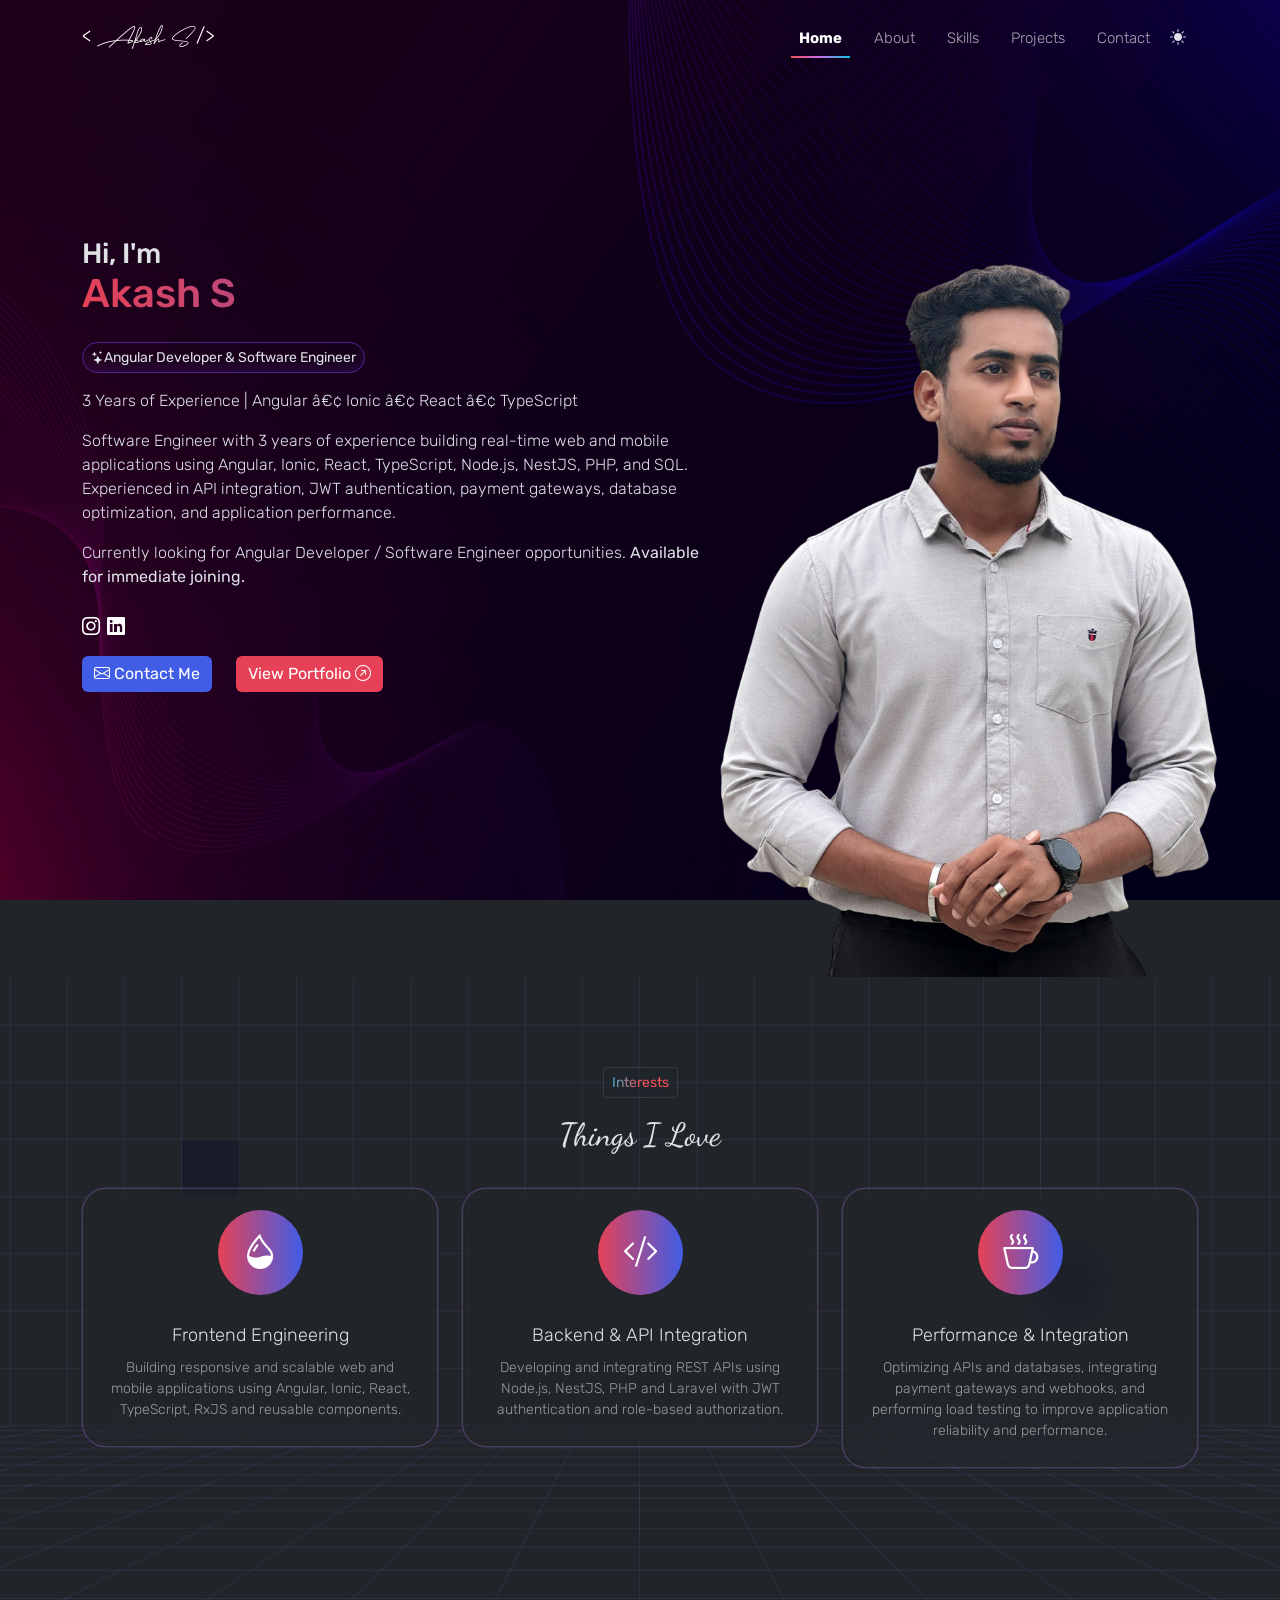
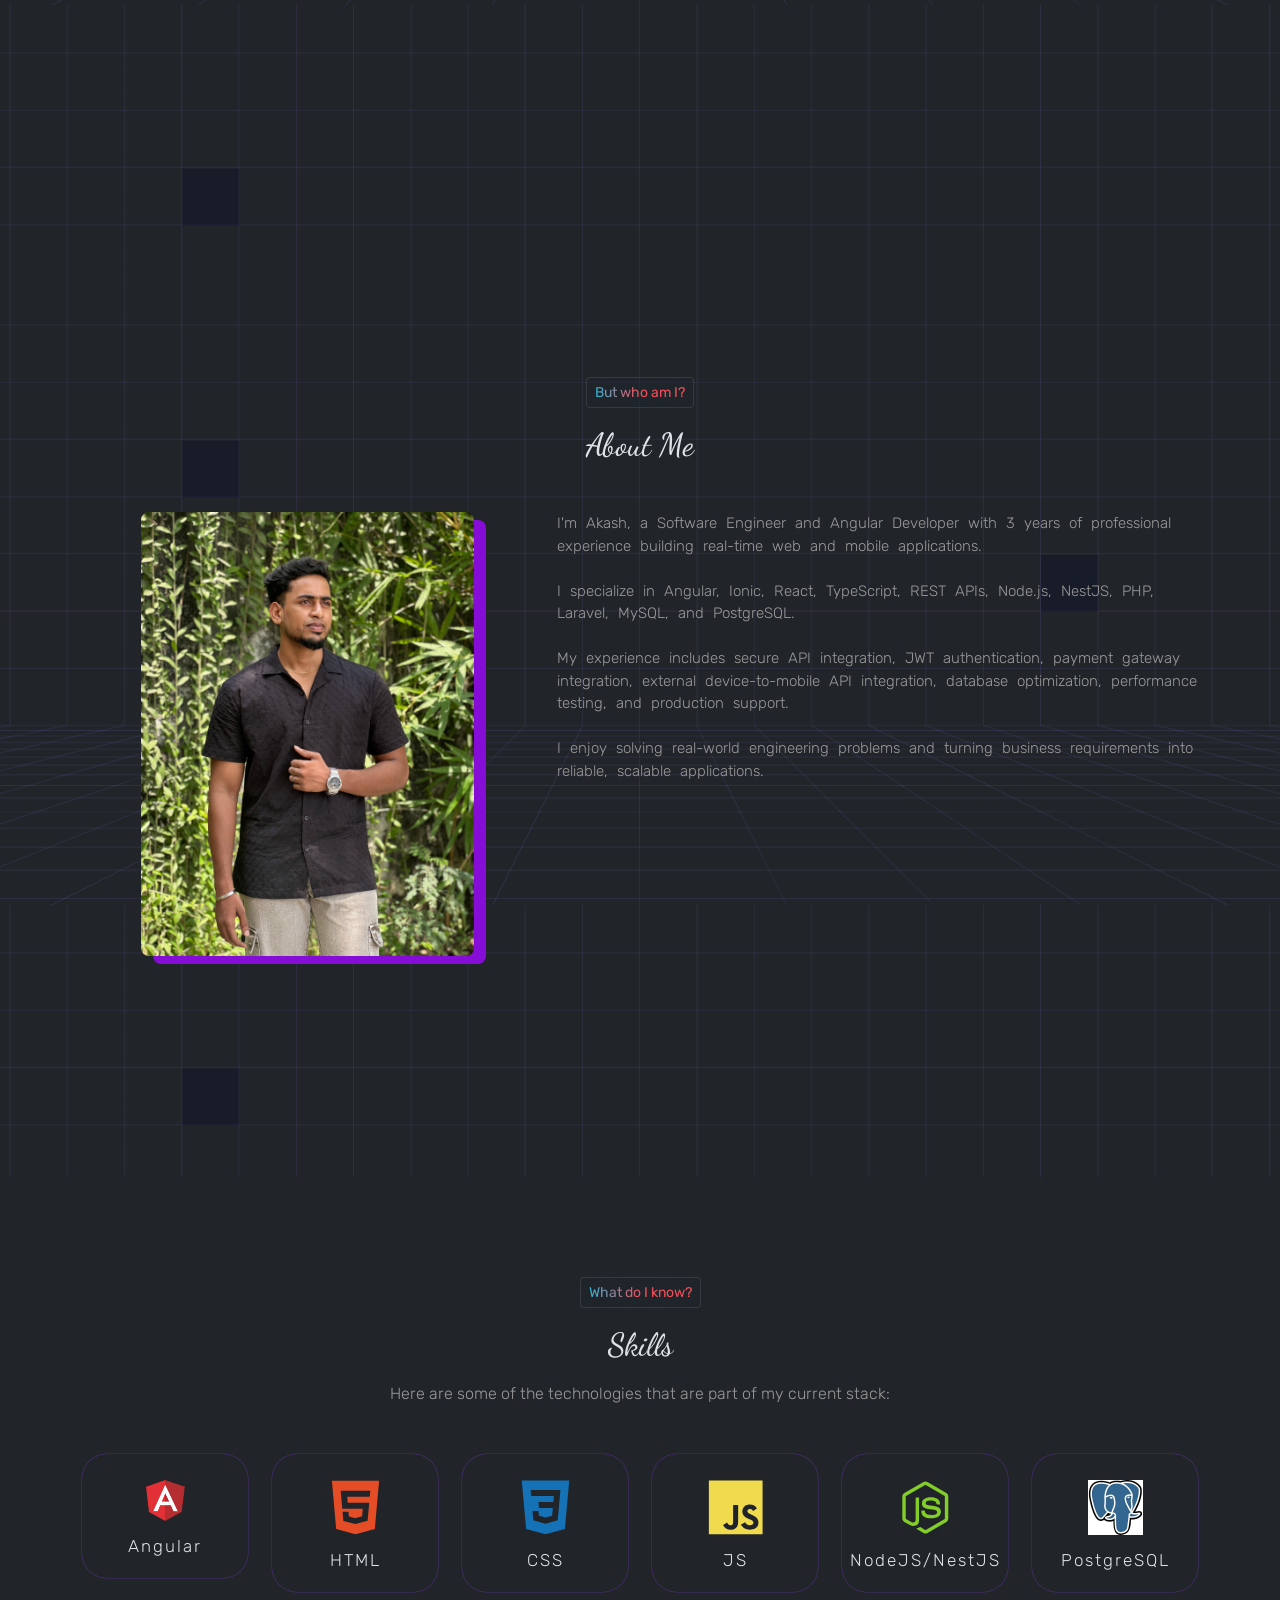
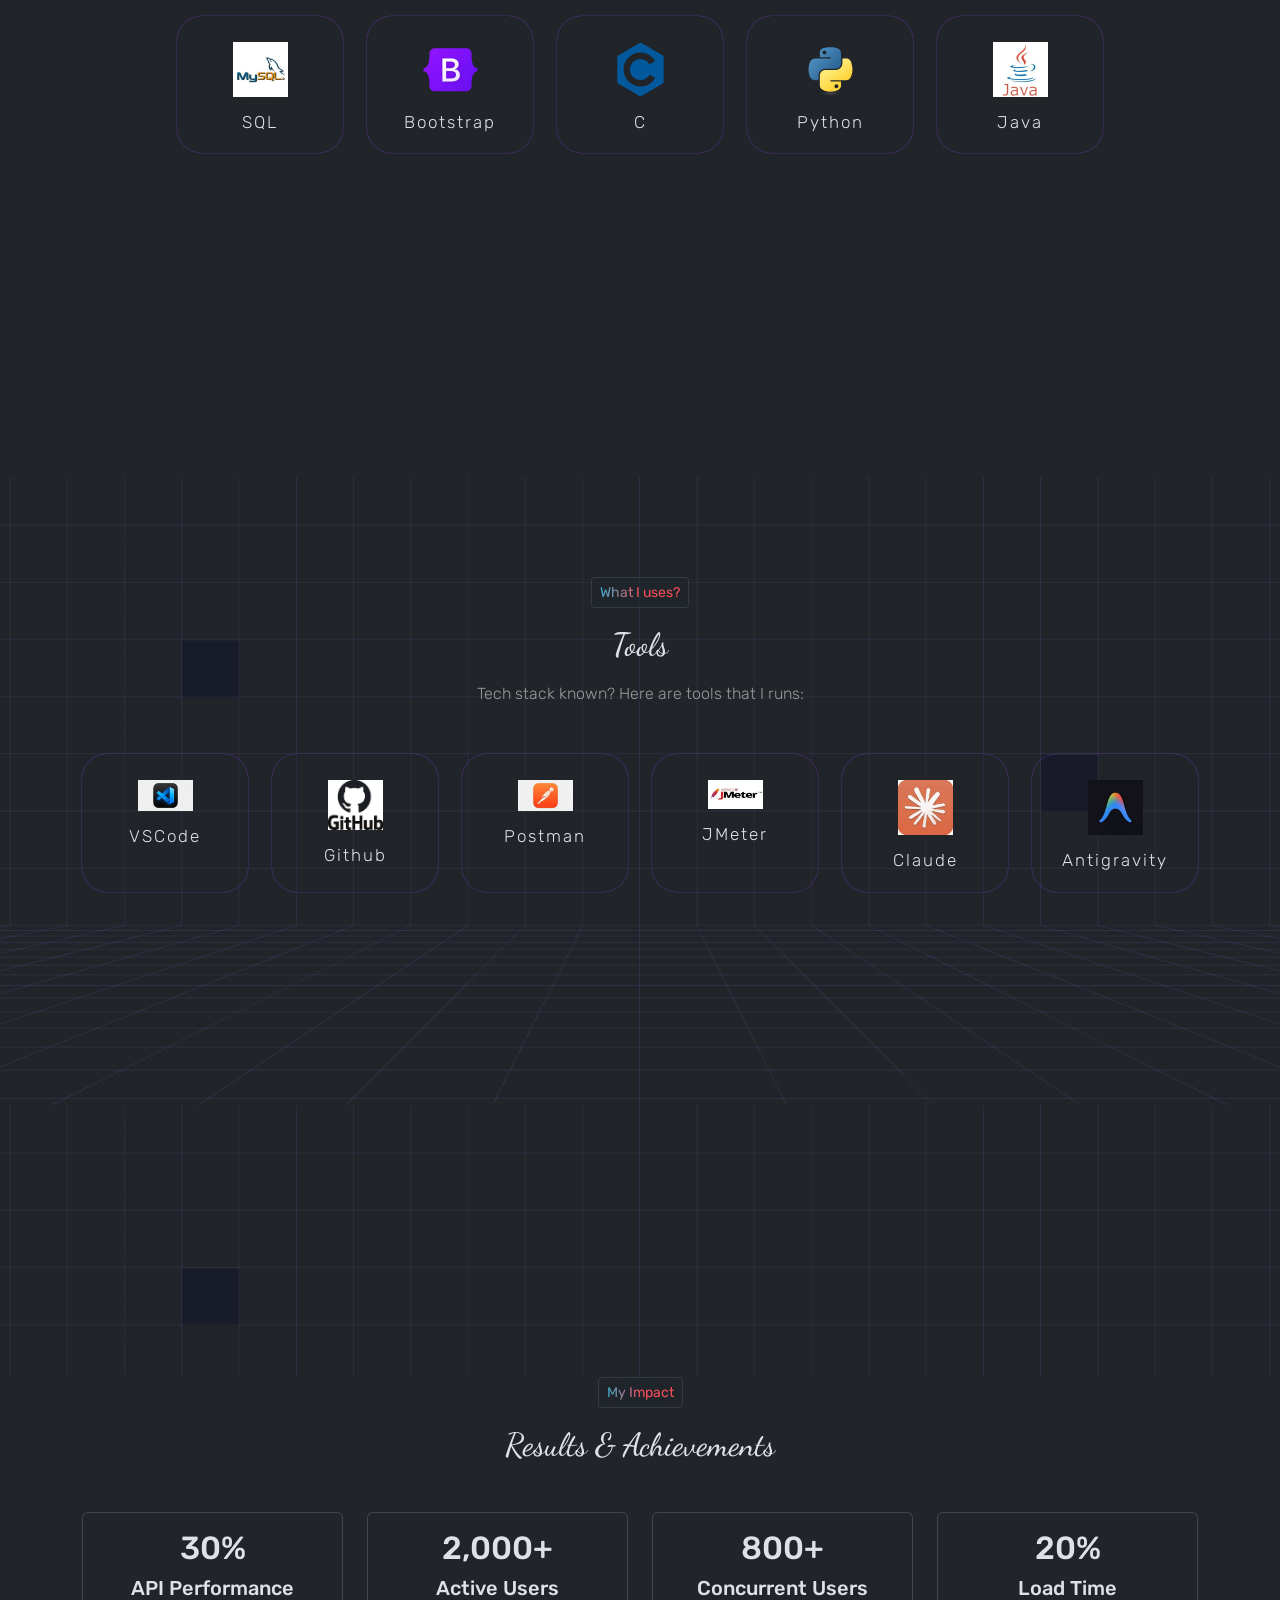
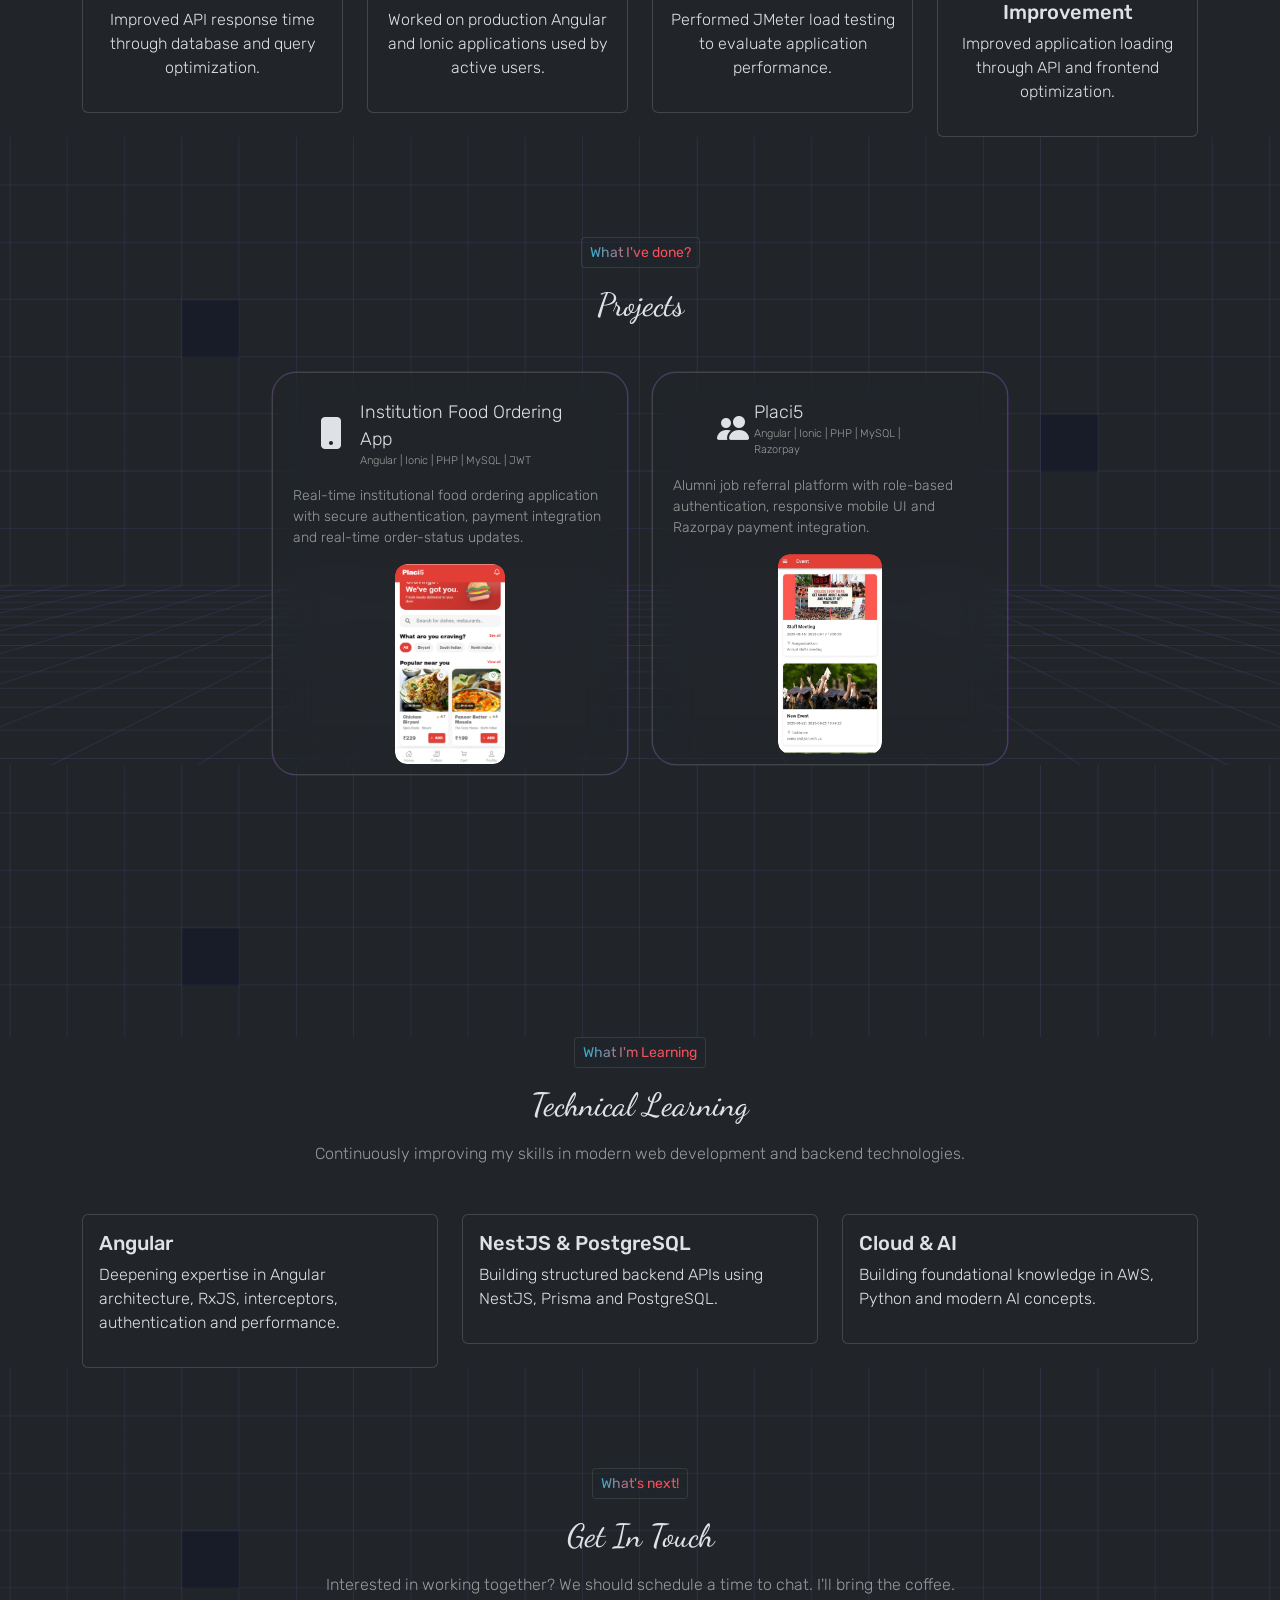
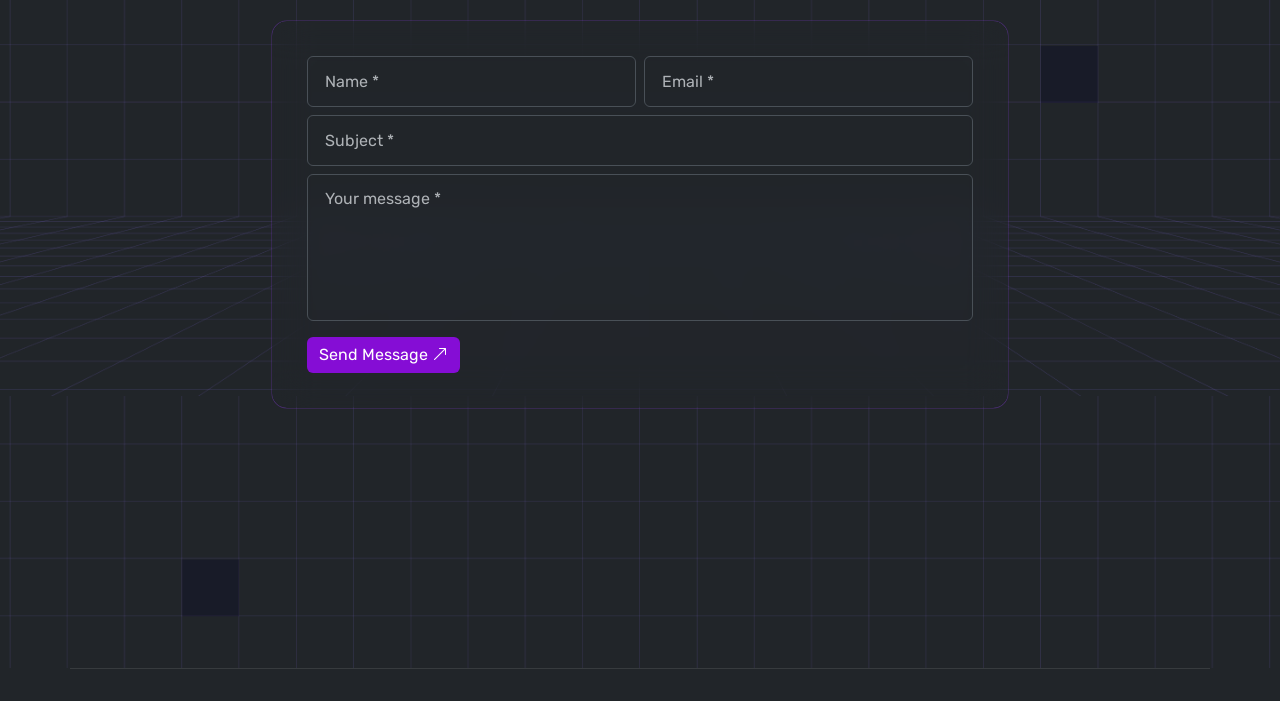
==== index.html @ 3c4baa6d "Fix portfolio image paths" ====
﻿<!DOCTYPE html>
<html lang="en">
<head>
    <meta charset="UTF-8">
    <meta name="viewport" content="width=device-width, initial-scale=1.0">

    <!-- Primary Meta Tags -->
    <title>Akash S - Angular Frontend Developer</title>

    <meta name="title" content="Akash S - Frontend Web Developer">
    <meta name="description" content="Akash S - Passionate Frontend Web Developer creating beautiful and responsive websites. Explore my portfolio and blog for tech insights.">
    <meta name="keywords" content="Akash S, Web Developer, Frontend Developer, Portfolio, Blog, Tech Insights">
    <meta name="author" content="Akash S">

    <!-- Open Graph Meta Tags / Facebook -->
    <meta property="og:title" content="Akash S - Frontend Web Developer">
    <meta property="og:description" content="Passionate about crafting beautiful and responsive websites. Explore my portfolio and blog for tech insights.">
    <meta property="og:image" content="assets/images/banner.webp">
    <meta property="og:url" content="/">
    <meta property="og:type" content="website">

    <!-- Twitter Card Meta Tags -->
    <meta name="twitter:card" content="summary_large_image">
    <meta name="twitter:title" content="Akash S - Frontend Web Developer">
    <meta name="twitter:description" content="Passionate about crafting beautiful and responsive websites. Explore my portfolio and blog for tech insights.">
    <meta name="twitter:image" content="assets/images/banner.webp">

    <!-- Favicon -->
    <link rel="icon" href="assets/images/vj.webp" type="image/x-icon">

    <!-- Google Fonts: Rubik -->
    <link rel="stylesheet" href="https://fonts.googleapis.com/css?family=Rubik&amp;display=swap">

    <!-- Stylesheets -->
    <link rel="stylesheet" href="assets/css/aos.css">
    <link rel="stylesheet" href="assets/css/owl.carousel.min.css">
    <link rel="stylesheet" href="assets/css/bootstrap.min.css">
    <link rel="stylesheet" href="assets/css/bootstrap-icons.min.css">
    <link rel="stylesheet" href="assets/css/style.css">

    <!-- Preload Important resources -->
    <link rel="preload" href="assets/css/aos.css" as="style" >
    <link rel="preload" href="assets/css/owl.carousel.min.css" as="style" >
    <link rel="preload" href="assets/css/bootstrap.min.css" as="style" />
    <link rel="preload" href="assets/css/bootstrap-icons.min.css" as="style" />
    <link rel="preload" href="assets/css/style.css" as="style" />

    <!-- MS-Clarity Analytics -->
    <script type="text/javascript">
        (function(c,l,a,r,i,t,y){
            c[a]=c[a]||function(){(c[a].q=c[a].q||[]).push(arguments)};
            t=l.createElement(r);t.async=1;t.src="https://www.clarity.ms/tag/"+i;
            y=l.getElementsByTagName(r)[0];y.parentNode.insertBefore(t,y);
        })(window, document, "clarity", "script", "phycesbqlg");
    </script>

</head>

<body data-bs-theme="dark" data-bs-spy="scroll" data-bs-target="#navbar">

    <!-- Preloader -->
    <div id="preloader"></div>
    
    <!-- Header -->
    <header id="header">
        <nav id="navbar" class="navbar navbar-expand-md">
            <div class="container">
                <a href="/" class="navbar-brand logo">
                    <span><</span>
                    <span class="logo-name">Akash S</span>
                    <span>/></span>
                </a>
                <div class="offcanvas offcanvas-end" tabindex="-1" id="offcanvasNavbar" aria-labelledby="offcanvasNavbarMenu">
                    <div class="offcanvas-header">
                        <a href="/" class="offcanvas-title navbar-brand logo" id="offcanvasNavbarMenu" data-aos="fade-down" data-aos-delay="600">
                            <span><</span>
                            <span class="logo-name">Akash S</span>
                            <span>/></span>
                        </a>
                        <button type="button" class="navbar-toggler" data-bs-dismiss="offcanvas" aria-label="Close Navigation Menu"><i class="bi bi-x toggle-icon"></i></button>
                    </div>
                    <div class="offcanvas-body">
                        <ul class="navbar-nav nav-underline justify-content-end flex-grow-1">
                            <li class="nav-item" data-aos="fade-down" data-aos-delay="500" data-bs-dismiss="offcanvas"><a href="#hero" class="nav-link active" aria-current="page">Home</a></li>
                            <li class="nav-item" data-aos="fade-down" data-aos-delay="600" data-bs-dismiss="offcanvas"><a href="#about" class="nav-link">About</a></li>
                            <li class="nav-item" data-aos="fade-down" data-aos-delay="700" data-bs-dismiss="offcanvas" ><a href="#skills" class="nav-link">Skills</a></li>
                            <li class="nav-item" data-aos="fade-down" data-aos-delay="800" data-bs-dismiss="offcanvas"><a href="#projects" class="nav-link">Projects</a></li>
                            <!-- <li class="nav-item" data-aos="fade-down" data-aos-delay="900" data-bs-dismiss="offcanvas"><a href="#blogs" class="nav-link">Blogs</a></li> -->
                            <li class="nav-item" data-aos="fade-down" data-aos-delay="1000" data-bs-dismiss="offcanvas"><a href="#contact" class="nav-link">Contact</a></li>
                        </ul>
                    </div>
                </div>
                <button class="btn border-0" id="switchTheme" data-aos="fade-down" data-aos-delay="600"><i class="bi bi-brightness-high-fill"></i></button>
                <button class="navbar-toggler border-0" type="button" data-bs-toggle="offcanvas" data-bs-target="#offcanvasNavbar" aria-controls="offcanvasNavbar" aria-label="Toggle Navigation Menu" data-aos="fade-down" data-aos-delay="600"><i class="bi bi-list toggle-icon"></i></button>
            </div>
        </nav>
    </header>

    <!-- Hero -->
    <section id="hero">
        <div class="container">     
            <div class="row about-content">
                <div class="col-lg-5 order-lg-2">
                    <div class="hero-portrait">
                        <div class="pic" alt="profile image" data-aos="fade-up" data-aos-delay="600"></div>
                    </div>
                </div>
                <div class="col-lg-7 order-lg-1 hero-content">
                    <span class="h3" data-aos="fade-up" data-aos-delay="0">Hi, I'm</span>
                    <h1 class="name" data-aos="fade-up" data-aos-delay="200"><span>Akash S</h1>
                    <button type="button" class="btn btn-sm mt-3 mb-3 btn-showcase"  data-aos="fade-up" data-aos-delay="400"><i class="bi bi-stars"></i>Angular Developer & Software Engineer</button>

        <p class="experience">
            3 Years of Experience |
            Angular â€¢ Ionic â€¢ React â€¢ TypeScript
        </p>
                    <!-- <p class="tagline mb-3" data-aos="fade-up" data-aos-delay="600">Started <span class="underline">unintentionally</span> with core languages in 2023 â€” just exploring and learning along the way. Today, I <span class="underline">intentionally</span> craft beautiful designs and build responsive, user-friendly mobile apps and projects using modern frameworks â€” all with purpose and passion.</p> -->
                       <p class="description">
            Software Engineer with 3 years of experience building
            real-time web and mobile applications using Angular,
            Ionic, React, TypeScript, Node.js, NestJS, PHP, and SQL.
            Experienced in API integration, JWT authentication,
            payment gateways, database optimization, and application
            performance.
        </p>

        <p class="availability">
            Currently looking for Angular Developer /
            Software Engineer opportunities.
            <strong>Available for immediate joining.</strong>
        </p>
                    <div class="social-icons pb-2 pt-2 mb-2">
                        <!-- <a href="https://github.com/itsvijaysingh/" target="_blank" class="github" data-aos="fade-up" data-aos-delay="620"><i class="bi bi-github"></i></a> -->
                        <!-- <a href="https://twitter.com/_itsvj/" target="_blank" class="twitter-x" data-aos="fade-up" data-aos-delay="64 0"><i class="bi bi-twitter-x"></i></a> -->
                        <a href="https://www.instagram.com/rio_akaxh_._?igsh=YWx1M3FtMHdqM3dx&utm_source=ig_contact_invite" target="_blank" class="instagram" data-aos="fade-up" data-aos-delay="660"><i class="bi bi-instagram"></i></a>
                        <!-- <a href="https://www.youtube.com/@VIJAYGAMINGFF/" target="_blank" class="youtube" data-aos="fade-up" data-aos-delay="680"><i class="bi bi-youtube"></i></a> -->
                        <a href="https://www.linkedin.com/in/akash-s-81372a265?utm_source=share&utm_campaign=share_via&utm_content=profile&utm_medium=android_app" target="_blank" class="linkedin" data-aos="fade-up" data-aos-delay="690"><i class="bi bi-linkedin"></i></a>
                        <!-- <a href="https://discord.gg/pU4ukuWNBw" target="_blank" class="discord" data-aos="fade-up" data-aos-delay="690"><i class="bi bi-discord"></i></a> -->
                    </div>
                    <div class="d-flex call-to-action">
                        <a href="#contact" data-aos="fade-up" data-aos-delay="700"><button type="button" class="btn me-4 primary-bg-btn"><i class="bi bi-envelope"></i> Contact Me</button></a>
                        <a href="#projects" data-aos="fade-up" data-aos-delay="800"><button type="button" class="btn btn-light secondary-bg-btn">View Portfolio <i class="bi bi-arrow-up-right-circle"></i></button></a>
                    </div>                    
                </div>
            </div>
        </div>
    </section>

    <!-- Things I Love -->
    <section id="things-i-love">
        <div class="container">
            <h6 class="text-center"><span class="btn btn-sm theme-button theme-text">Interests</span></h6>
            <h2 class="section-heading text-center">Things I Love</h2>
            <div class="row justify-content-center pt-3 gy-4">
                <div class="col-lg-4 col-md-6" data-aos="fade-up" >
                    <div class="card">
                        <div class="circle-container">
                            <div class="circle"><i class="bi bi-droplet-half"></i></div>
                        </div>
                        <div class="card-body">
 <p class="card-title">Frontend Engineering</p>
<p class="card-text">
    Building responsive and scalable web and mobile applications using Angular, Ionic, React, TypeScript, RxJS and reusable components.
</p>
                       </div>
                    </div>
                </div>
                <div class="col-lg-4 col-md-6" data-aos="fade-up" >
                    <div class="card">
                        <div class="circle-container">
                            <div class="circle"><i class="bi bi-code-slash"></i></i></div>
                        </div>
                        <div class="card-body">
<p class="card-title">Backend & API Integration</p>
<p class="card-text">
    Developing and integrating REST APIs using Node.js, NestJS, PHP and Laravel with JWT authentication and role-based authorization.
</p>
                       </div>
                    </div>
                </div>
                <div class="col-lg-4 col-md-6" data-aos="fade-up" >
                    <div class="card">
                        <div class="circle-container">
                            <div class="circle"><i class="bi bi-cup-hot"></i></div>
                        </div>
                        <div class="card-body">
<p class="card-title">Performance & Integration</p>
<p class="card-text">
    Optimizing APIs and databases, integrating payment gateways and webhooks, and performing load testing to improve application reliability and performance.
</p>
                        </div>
                    </div>
                </div>
            </div>
        </div>
    </section>


    <!-- About Me -->
    <section id="about">
        <div class="container">
            <h6 class="text-center"><span class="btn btn-sm theme-button theme-text">But who am I?</span></h6>
            <h2 class="section-heading text-center">About Me</h2>
            <!-- <p class="text-center muted-text mt-3 mb-4">:)</p> -->
            <div class="row justify-content-center" data-aos="fade-down" data-aos-delay="200">
                <div class="col-lg-5 about-portrait">
                    <img src="assets/images/portrait-2.jpg" class="img-fluid pic" alt="About Me Portrait">
                </div>
                <div class="col-lg-7">
<p class="bio">
    I'm Akash, a Software Engineer and Angular Developer with 3 years of professional experience building real-time web and mobile applications.
    <br><br>

    I specialize in Angular, Ionic, React, TypeScript, REST APIs, Node.js, NestJS, PHP, Laravel, MySQL, and PostgreSQL.
    <br><br>

    My experience includes secure API integration, JWT authentication, payment gateway integration, external device-to-mobile API integration, database optimization, performance testing, and production support.
    <br><br>

    I enjoy solving real-world engineering problems and turning business requirements into reliable, scalable applications.
</p>
                    </div>
            </div>
        </div>
    </section>

    <!-- Skills -->
    <section id="skills">
        <div class="container">
            <h6 class="text-center"><span class="btn btn-sm theme-button theme-text">What do I know?</span></h6>
            <h2 class="section-heading text-center">Skills</h2>
            <p class="text-center muted-text mt-3 mb-4">Here are some of the technologies that are part of my current stack:</p>
            <div class="row justify-content-center row-cols-2 row-cols-md-3 row-cols-lg-6 mt-4 gy-4 skills-container" data-aos="fade-up" data-aos-delay="200">
                <div class="col">
                    <div class="skill">
                        <img class="skill-image" src="assets/images/skills/angular.png" alt="ExpressJS">
                        <p class="skill-name">Angular</p>
                    </div> 
                    </div>               
                <div class="col">
                    <div class="skill">
                        <img class="skill-image" src="assets/images/skills/HTML.svg" alt="HTML">
                        <p class="skill-name">HTML</p>
                    </div>
                </div>
                <div class="col">
                    <div class="skill">
                        <img class="skill-image" src="assets/images/skills/CSS.svg" alt="CSS"/>
                        <p class="skill-name">CSS</p>
                    </div>
                </div>
                <div class="col">
                    <div class="skill">
                        <img class="skill-image" src="assets/images/skills/JS.svg" alt="JavaScript">
                        <p class="skill-name">JS</p>
                    </div>
                </div>
                <div class="col">
                    <div class="skill">
                        <img class="skill-image" src="assets/images/skills/NodeJS.svg" alt="NodeJS">
                        <p class="skill-name">NodeJS/NestJS</p>
                    </div>
                </div>
                <div class="col">
                    <div class="skill">
                        <img class="skill-image" src="assets/images/skills/postgresql.jpg" alt="EJS">
                        <p class="skill-name">PostgreSQL</p>
                    </div>
                </div>
                <div class="col">
                    <div class="skill">
                        <img class="skill-image" src="assets/images/skills/sql.jpg" alt="Bootstrap">
                        <p class="skill-name">SQL</p>
                    </div>
                    </div>
                <div class="col">
                    <div class="skill">
                        <img class="skill-image" src="assets/images/skills/Bootstrap.svg" alt="Bootstrap">
                        <p class="skill-name">Bootstrap</p>
                    </div>
                </div>
                <div class="col">
                    <div class="skill">
                        <img class="skill-image" src="assets/images/skills/C.svg" alt="C">
                        <p class="skill-name">C</p>
                    </div>
                </div>
                <div class="col">
                    <div class="skill">
                        <img class="skill-image" src="assets/images/skills/Python.svg" alt="Python">
                        <p class="skill-name">Python</p>
                    </div>
                </div>
                <div class="col">
                    <div class="skill">
                        <img class="skill-image" src="assets/images/skills/java.jpg" alt="MongoDB">
                        <p class="skill-name">Java</p>
                    </div>
                </div>
            </div>
        </div>
    </section>

    <!-- Tools -->
    <section id="tools">
        <div class="container">
            <h6 class="text-center"><span class="btn btn-sm theme-button theme-text">What I uses?</span></h6>
            <h2 class="section-heading text-center">Tools</h2>
            <p class="text-center muted-text mt-3 mb-4">Tech stack known? Here are tools that I runs:</p>
            <div class="row justify-content-center row-cols-2 row-cols-md-3 row-cols-lg-6 mt-4 gy-4 tools-container" data-aos="fade-down" data-aos-delay="200">
                <div class="col">
                    <div class="tool" style="height: 138px;">
                        <img class="tool-image" src="assets/images/skills/vscode.jpg" alt="VSCode">
                        <p class="tool-name">VSCode</p>
                    </div>
                </div>
                <div class="col">
                    <div class="tool" style="height: 138px;">
                        <img class="tool-image" src="assets/images/skills/Github.jpg" alt="Github">
                        <p class="tool-name">Github</p>
                    </div>
                </div>
                <div class="col">
                    <div class="tool" style="height: 138px;">
                        <img class="tool-image" src="assets/images/skills/postman.jpg" alt="Canva">
                        <p class="tool-name">Postman</p>
                    </div>
                </div>
                <div class="col">
                    <div class="tool" style="height: 138px;">
                        <img class="tool-image" src="assets/images/skills/jmeter.jpg" alt="Figma">
                        <p class="tool-name">JMeter</p>
                    </div>
                </div>
                <div class="col">
                    <div class="tool" style="height: 138px;">
                        <img class="tool-image" src="assets/images/skills/Claude.jpg" alt="ChatGPT">
                        <p class="tool-name">Claude</p>
                    </div>
                </div>
                <div class="col">
                    <div class="tool" style="height: 138px;">
                        <img class="tool-image" src="assets/images/skills/antigravity.jpg" alt="Gemini">
                        <p class="tool-name">Antigravity</p>
                    </div>
                </div>
            </div>
        </div>
    </section>


    <!-- Impact & Results -->
<section id="impact">
    <div class="container">

        <h6 class="text-center">
            <span class="btn btn-sm theme-button theme-text">
                My Impact
            </span>
        </h6>

        <h2 class="section-heading text-center">
            Results & Achievements
        </h2>

        <div class="row mt-4 gy-4">

            <div class="col-lg-3 col-md-6">
                <div class="card text-center">
                    <div class="card-body">
                        <h2>30%</h2>
                        <h5>API Performance</h5>
                        <p>
                            Improved API response time through
                            database and query optimization. 


                        </p>
                    </div>
                </div>
            </div>

            <div class="col-lg-3 col-md-6">
                <div class="card text-center">
                    <div class="card-body">
                        <h2>2,000+</h2>
                        <h5>Active Users</h5>
                        <p>
                            Worked on production Angular and
                            Ionic applications used by active users.
                        </p>
                    </div>
                </div>
            </div>

            <div class="col-lg-3 col-md-6">
                <div class="card text-center">
                    <div class="card-body">
                        <h2>800+</h2>
                        <h5>Concurrent Users</h5>
                        <p>
                            Performed JMeter load testing to
                            evaluate application performance.
                        </p>
                    </div>
                </div>
            </div>

            <div class="col-lg-3 col-md-6">
                <div class="card text-center">
                    <div class="card-body">
                        <h2>20%</h2>
                        <h5>Load Time Improvement</h5>
                        <p>
                            Improved application loading through
                            API and frontend optimization.
                        </p>
                    </div>
                </div>
            </div>

        </div>
    </div>
</section>

    <!-- Timelines 
    <section id="timelines">
        <div class="container">
            <h6 class="text-center"><span class="btn btn-sm theme-button theme-text">What am Doing?</span></h6>
            <h2 class="section-heading text-center">Timelines</h2>
            <div class="row justify-content-center row-cols-2 row-cols-md-3 row-cols-lg-6 skills-container">
                <div class="col">
                </div>
            </div>
        </div>
    </section> -->
            

    <!-- Projects -->
    <section id="projects">
        <div class="container">
            <h6 class="text-center"><span class="btn btn-sm theme-button theme-text">What I've done?</span></h6>
            <h2 class="section-heading text-center">Projects</h2>
            <div class="row justify-content-center mt-4 gy-4" data-aos="fade-up" data-aos-delay="200">
                <div class="col-lg-4 col-md-6">
    <div class="card project-card">
        <div class="card-body">
            <div class="d-flex align-items-center">
                <div class="col-2">
                    <i class="bi bi-phone-fill fs-2"></i>
                </div>

                <div class="col-10 p-0">
                    <span class="card-title title">
                        Institution Food Ordering App
                    </span>

                    <p class="stacks m-0">
                        Angular | Ionic | PHP | MySQL | JWT
                    </p>
                </div>
            </div>
        </div>

        <div class="description-container">
            <p class="description">
                Real-time institutional food ordering application with secure authentication,
                payment integration and real-time order-status updates.
            </p>
        </div>

        <div class="banner-container">
            <!-- <img src="/assets/images/projects/food.webp" -->
             <img src="assets/images/skills/food.webp"
                 class="card-img-top banner"
                 alt="Institution Food Ordering App">
        </div>
    </div>
</div>

               <div class="col-lg-4 col-md-6">
    <div class="card project-card">
        <div class="card-body">
            <div class="d-flex align-items-center">
                <div class="col-2">
                    <i class="bi bi-people-fill fs-2"></i>
                </div>

                <div class="col-10 p-0">
                    <span class="card-title title">
                        Placi5
                    </span>

                    <p class="stacks m-0">
                        Angular | Ionic | PHP | MySQL | Razorpay
                    </p>
                </div>
            </div>
        </div>

        <div class="description-container">
            <p class="description">
                Alumni job referral platform with role-based authentication,
                responsive mobile UI and Razorpay payment integration.
            </p>
        </div>

        <div class="banner-container">
            <!-- <img src="/assets/images/projects/placi5.jpeg" -->
             <img src="assets/images/skills/placi5.jpeg"
                 class="card-img-top banner"
                 alt="Placi5 Alumni Job Referral Platform">
        </div>
    </div>
</div>

                <!-- <div class="col-lg-4 col-md-6">
                    <div class="card project-card cursor-not-allowed">
                        <div class="card-body ">
                            <div class="d-flex align-items-center">
                                <div class="col-2">
                                    <img src="/assets/images/projects/simplcalc-icon.png" class="img-fluid icon" alt="SimplCalc Icon">
                                </div>
                                <div class="col-7 p-0">
                                    <span class="card-title title">SimplCalc</span>
                                    <p class="stacks m-0">HTML | CSS | JS</p>
                                </div>
                                <div class="col-3 align-middle">
                                    <button class="btn btn-sm in-progress cursor-not-allowed">In Progress</button>
                                </div>
                            </div>
                        </div>
                        <div class="description-container">
                            <p class="description">Tired of calculating manually? SimplCalc is best and faster solution.</p>
                        </div>
                        <div class="banner-container cursor-not-allowed">
                            <div class="overlay">
                                <i class="bi bi-hourglass-split"></i>
                            </div>
                            <img src="/assets/images/projects/simplcalc-banner.webp" class="card-img-top banner" alt="SimplCalc Banner">
                        </div>
                    </div>
                </div> -->
            </div>
        </div>
    </section>

    <!-- Testimonials -->
    <!-- <section id="testimonials">
        <div class="container">
            <h6 class="text-center"><span class="btn btn-sm theme-button theme-text">What they Think?</span></h6>
            <h2 class="section-heading text-center">Testimonials</h2>
            <p class="text-center muted-text mt-3 mb-4">What do my friends and clients say about me.</p>
            <div class="row mt-4 gy-4" data-aos="fade-down" data-aos-delay="200">
                <div class="col-md-12">
                    <div id="testimonial-slider" class="owl-carousel">
                        <div class="testimonial">
                            <p class="description">
                                Your brilliance is truly inspiring. You bring so much positivity and creativity wherever you go. Keep shining brightly! Working with you has been always an incredible experience.
                            </p>
                            <div class="pic">
                                <img src="/assets/images/testimonials/Moinudeen.webp" alt="Moinudeen Pic">
                            </div>
                            <div class="detail">
                                <h4 class="name">Moinudeen</h4>
                                <small class="role" >Programmer</small>
                            </div>
                        </div>
         
                        <div class="testimonial">
                            <p class="description">
                                Bro, I admire your hard work. Your efforts speak volumes about you. You're amazing! Much love, bro! ðŸ¤œðŸ¤›
                            </p>
                            <div class="pic">
                                <img src="/assets/images/testimonials/Nadeem.webp" alt="Nadeem Pic">
                            </div>
                            <div class="detail">
                                <h4 class="name">Nadeem</h4>
                                <small class="role">Friend</small>
                            </div>
                        </div>

                       <div class="testimonial">
                            <p class="description">
                                Vijay's commitment and hard work shine through in everything he does.
                            </p>
                            <div class="pic">
                                <img src="/assets/images/testimonials/J.svg" alt="Jwala Pratap Pic" class="">
                            </div>
                            <div class="detail">
                                <h4 class="name">Jwala Pratap</h4>
                                <small class="role">Web Developer</small>
                            </div>
                        </div>

                        <div class="testimonial">
                            <p class="description">
                                Working with Vijay has been an incredible experience. His dedication in web development truly shine through his work. He has a remarkable ability to turn ideas into reality & crafting websites that exceed expectations.
                            </p>
                            <div class="pic">
                                <img src="/assets/images/testimonials/Rahul.webp" alt="Rahul Pic">
                            </div>
                            <div class="detail">
                                <h4 class="name">Rahul Sharma</h4>
                                <small class="role">Software Developer</small>
                            </div>
                        </div>
                    </div>
                </div>
            </div>
        </div>
    </section> -->

    <!-- Blogs -->
    <!-- <section id="blogs">
        <div class="container">
            <h6 class="text-center"><span class="btn btn-sm theme-button theme-text">Do I Write?</span></h6>
            <h2 class="section-heading text-center">My Blogs</h2>
            <p class="text-center muted-text mt-3 mb-4">From tech tips to gaming guides, here are some written pieces that you can check out if you're interested.</p>
            <div class="row justify-content-center gy-4" data-aos="fade-up" data-aos-delay="600">
                <div class="col-lg-4 col-md-6">
                    <div class="card article-card">
                        <div class="banner-container position-relative">
                            <div class="position-absolute top-0 end-0">
                                <span class="badge">Gaming</span>
                            </div>
                            <img src="https://gamesroid.com/wp-content/uploads/2023/10/How-to-Update-Township.webp" class="card-img-top banner" alt="How to Update Township Game">
                        </div>                        
                        <div class="card-body">
                            <a href="https://gamesroid.com/how-to-update-township-game/"></a><h6 class="card-title">How to Update Township Game â€“ Guide for Every Platform!</h6></a>
                            <p class="card-text description">Keep your Township updated and experience all the latest features.</p>
                            <a href="https://gamesroid.com/how-to-update-township-game/" class="text-decoration-none" target="_blank"><span class="read-more">Read More <i class="bi bi-arrow-up-right"></i></span></a>
                        </div>
                    </div>
                </div>
                <div class="col-lg-4 col-md-6">
                    <div class="card article-card">
                        <div class="banner-container position-relative">
                            <div class="position-absolute top-0 end-0">
                                <span class="badge">Gaming</span>
                            </div>
                            <img src="https://gamesroid.com/wp-content/uploads/2023/09/Popular-Mobile-Games.webp" class="card-img-top banner" alt="Most Popular Mobile Games in India">
                        </div>                        
                        <div class="card-body">
                            <a href="https://gamesroid.com/most-popular-mobile-games-in-india/"></a><h6 class="card-title">Most Popular Mobile Games in India- Android & iOS ï£¿</h6></a>
                            <p class="card-text description">Find out the top trendiest and most popular mobile games in India!</p>
                            <a href="https://gamesroid.com/most-popular-mobile-games-in-india/" class="text-decoration-none" target="_blank"><span class="read-more">Read More <i class="bi bi-arrow-up-right"></i></span></a>
                        </div>
                    </div>
                </div>
                <div class="col-lg-4 col-md-6">
                    <div class="card article-card">
                        <div class="banner-container position-relative">
                            <div class="position-absolute top-0 end-0">
                                <span class="badge">Gaming</span>
                            </div>
                            <img src="https://gamesroid.com/wp-content/uploads/2024/01/Discord-Banners.webp" class="card-img-top banner" alt="Best Discord Banners and GIFs">
                        </div>                        
                        <div class="card-body">
                            <a href="https://gamesroid.com/best-discord-banners/"></a><h6 class="card-title">100+ Best Discord Banners and GIFs</h6></a>
                            <p class="card-text description">From anime, to aesthetics, cuteness to coolness, static to animated there's a for you.</p>
                            <a href="https://gamesroid.com/best-discord-banners/" class="text-decoration-none" target="_blank"><span class="read-more">Read More <i class="bi bi-arrow-up-right"></i></span></a>
                        </div>
                    </div>
                </div>
            </div>
        </div>
    </section> -->

<section id="learning">
    <div class="container">

        <h6 class="text-center">
            <span class="btn btn-sm theme-button theme-text">
                What I'm Learning
            </span>
        </h6>

        <h2 class="section-heading text-center">
            Technical Learning
        </h2>

        <p class="text-center muted-text mt-3">
            Continuously improving my skills in modern web development
            and backend technologies.
        </p>

        <div class="row mt-4 gy-4">

            <div class="col-md-4">
                <div class="card">
                    <div class="card-body">
                        <h5>Angular</h5>
                        <p>
                            Deepening expertise in Angular architecture,
                            RxJS, interceptors, authentication and performance.
                        </p>
                    </div>
                </div>
            </div>

            <div class="col-md-4">
                <div class="card">
                    <div class="card-body">
                        <h5>NestJS & PostgreSQL</h5>
                        <p>
                            Building structured backend APIs using
                            NestJS, Prisma and PostgreSQL.
                        </p>
                    </div>
                </div>
            </div>

            <div class="col-md-4">
                <div class="card">
                    <div class="card-body">
                        <h5>Cloud & AI</h5>
                        <p>
                            Building foundational knowledge in AWS,
                            Python and modern AI concepts.
                        </p>
                    </div>
                </div>
            </div>

        </div>
    </div>
</section>


    <!-- Contact -->
    <section id="contact">
        <div class="container">
            <h6 class="text-center"><span class="btn btn-sm theme-button theme-text">What's next!</span></h6>
            <h2 class="section-heading text-center">Get In Touch</h2>
            <p class="text-center muted-text mt-3 mb-4">Interested in working together? We should schedule a time to chat. I'll bring the coffee.</p>
            <div class="row justify-content-center" data-aos="fade-down" data-aos-delay="500">
                <div class="col-lg-8">
                    <div class="contact-form">
                        <form action="https://formspree.io/f/xldjelqg" method="POST">
                            <div class="row g-2">
                                <div class="col-md-6">
                                    <div class="form-group">
                                        <input type="text" class="form-control" id="name" name="name" placeholder="Name *" required>
                                    </div>
                                </div>
                                <div class="col-md-6">
                                    <div class="form-group">
                                        <input type="email" class="form-control" id="email" name="email" placeholder="Email *" required>
                                    </div>
                                </div>
                                <div class="col-md-12">
                                    <div class="form-group">
                                        <input type="text" class="form-control" id="subject" name="subject"  placeholder="Subject *" required>
                                    </div>
                                </div>
                                <div class="col-md-12">
                                    <div class="form-group">
                                        <textarea style="resize: none;" class="form-control" id="message" name="message" rows="5" placeholder="Your message *" required></textarea>
                                    </div>
                                </div>
                                <div class="col-md-12">
                                    <button type="submit" class="btn primary-bg-btn mt-2">Send Message <i class="bi bi-arrow-up-right"></i></button>
                                </div>
                            </div>
                        </form>
                    </div>
                </div>
            </div>
        </div>
    </section>

    <!-- Footer -->
    <footer id="footer">
        <div class="container">
            <!-- <p class="text-center copyright-text">Made with <span>Bootstrap, HTML, CSS, JS</span> and a dash of <span class="heart-icon"><i class="bi bi-hearts"></i></span> by <span>Vijay</span>.</p> -->
        </div>
    </footer>

    <button class="btn" id="backToTopButton" onclick="scrollToTop()" style="display: none;">
        <span aria-label="Back to top">
            <svg xmlns="http://www.w3.org/2000/svg" width="20" height="20" fill="currentColor" class="bi bi-arrow-up-square" viewBox="0 0 16 16">
                <path fill-rule="evenodd" d="M15 2a1 1 0 0 0-1-1H2a1 1 0 0 0-1 1v12a1 1 0 0 0 1 1h12a1 1 0 0 0 1-1zM0 2a2 2 0 0 1 2-2h12a2 2 0 0 1 2 2v12a2 2 0 0 1-2 2H2a2 2 0 0 1-2-2zm8.5 9.5a.5.5 0 0 1-1 0V5.707L5.354 7.854a.5.5 0 1 1-.708-.708l3-3a.5.5 0 0 1 .708 0l3 3a.5.5 0 0 1-.708.708L8.5 5.707z"/>
              </svg>
        </span>
    </button>

    <!-- JavaScript -->
    <script src="assets/js/aos.js" defer></script>
    <script src="assets/js/jquery-3.7.1.min.js" defer></script>
    <script src="assets/js/owl.carousel.min.js" defer></script>
    <script src="assets/js/bootstrap.min.js" defer></script>
    <script src="assets/js/script.js" defer></script>

</body>
</html>
<style>
    /* Tools logos */
.tool-card img,
.tools img {
  width: 70px;
  height: 70px;
  object-fit: contain;   /* keeps the logo undistorted */
  display: block;
  margin: 0 auto 12px;
}

/* Project and Results & Achievements images */
.project-card img,
.achievement-card img {
  width: 100%;
  height: 200px;         /* pick one height for all */
  object-fit: cover;     /* fills the box, crops the extra */
  border-radius: 12px;
  display: block;
}

/* Make all cards in a row equal height */
.tool-card, .project-card, .achievement-card {
  display: flex;
  flex-direction: column;
  align-items: center;
  justify-content: center;
}
</style>
---- assets/css/style.css ----
/*--------------------------------------------------------------
# Global Settings
--------------------------------------------------------------*/

@font-face {
    font-family: 'Agustina';
    src: url('/assets/fonts/Agustina.woff') format('woff');
}

@font-face {
    font-family: 'Dancing Script';
    src: url('/assets/fonts/DancingScript-Medium.ttf') format('truetype');
}


/* Global Variables */
:root{
    --font-family: 'Rubik', sans-serif;
    --primary-color: #415de6;
    --secondary-color: #e64157;
    --tertiary-color: #12c2e9;
    --primary-gradient-color: linear-gradient(90deg,#e64157,#415de6);
    --secondary-gradient-color: linear-gradient(to right, #12c2e9, #f64f59, #f64f59);
    --underline-gradient: linear-gradient(to left, #12c2e9, #c471ed, #f64f59);
    --vertical-gradient: linear-gradient(to top, #12c2e9, #c471ed, #f64f59);
    --transition-default: all .4s ease;
}   

body{
    font-family: var(--font-family);
    font-weight: 300;
}

a{
    color: var(--primary-color);
    text-decoration: none;
}

a:hover{
    color: var(--secondary-color);
}

/* Dark Mode */
[data-bs-theme="dark"] {
    position: relative;
    color: rgb(255, 255, 255/1);
    z-index: 0;
}

[data-bs-theme="dark"]::before {
    content: "";
    position: fixed;
    top: 0;
    left: 0;
    width: 100%;
    height: 100%;
    background: #000 url(/assets/images/dark-bg.webp) 50% no-repeat;
    background-size: cover;
    filter: brightness(50%);
    -webkit-filter: brightness(50%);
    z-index: -1;
}

/* Dark Mode styles */
[data-bs-theme="dark"] {
    --text-color: #fff;
    --muted-text: #9a9a9a;
    --bg-color: #212121;
    --btn-color: #fff;
    --offcanvas-bg: rgba(0,0,0,0.9);
    --offcanvas-border-color: rgba(255, 255, 255, 0.2);
}

/* Light Mode */
[data-bs-theme="light"] {
    position: relative;
    color: rgb(255, 255, 255/1);
    z-index: 0;
}

[data-bs-theme="light"]::before {
    content: "";
    position: fixed;
    top: 0;
    left: 0;
    width: 100%;
    height: 100%;
    background: #fff url(/assets/images/light-bg.webp) 50% no-repeat;
    background-size: cover;
    filter: brightness(90%);
    -webkit-filter: brightness(90%);
    z-index: -1;
}

/* Light Mode styles */
[data-bs-theme="light"] {
    --text-color: #000;
    --muted-text: #000;
    --bg-color: #fff;
    --btn-color: #fff;
    --offcanvas-bg: rgba(215, 215, 215, 0.9);
    --offcanvas-border-color: rgba(255, 255, 255, 0.2);
}

*::selection {
    color: var(--primary-color);
}

::-webkit-scrollbar {
    width: 5px;
    background: var(--bg-color);
}

::-webkit-scrollbar-thumb {
    border-radius: 20px;
    background: var(--vertical-gradient);
    box-shadow: inset 2px 2px 2px rgba(255, 255, 255, 0.25), inset -2px -2px -2px rgba(0,0,0,0.25);
    -webkit-box-shadow: inset 2px 2px 2px rgba(255, 255, 255, 0.25), inset -2px -2px -2px rgba(0,0,0,0.25);
}

.social-icons a{
    color: var(--text-color);
    font-size: 18px;
    margin-right: 3px;
    transition: var(--transition-default);
    -webkit-transition: var(--transition-default);
}

.social-icons a:hover{
    color: var(--primary-color);
}

.logo-name{
    font-family: 'Agustina', 'Rubik', sans-serif;
    font-size: 1.2rem;
}

.primary-bg-btn{
    color: var(--btn-color);
    background-color: var(--primary-color);
    border: none;
    transition: var(--transition-default);
    -webkit-transition: var(--transition-default);
}

.primary-bg-btn:hover{
    color: var(--text-color);
    background-color: none;
    border: 1px solid var(--bg-color);
    transform: translate(0, -0.25rem) rotate(0) skewX(0) skewY(0) scaleX(1) scaleY(1);
}

.primary-outline-btn{
    color: var(--btn-color);
    background-color: none;
    border-color: var(--primary-color);
    transition: var(--transition-default);
    -webkit-transition: var(--transition-default);
}

.primary-outline-btn:hover{
    color: var(--text-color);
    background-color: var(--primary-color);
    border: none;
    transform: translate(0, -0.25rem) rotate(0) skewX(0) skewY(0) scaleX(1) scaleY(1);
}

.secondary-bg-btn{
    color: var(--text-color);
    background-color: var(--secondary-color);
    border: none;
}

.secondary-bg-btn:hover{
    color: var(--bg-color);
    background-color: var(--text-color);
    border: 1px solid var(--bg-color);
    transform: translate(0, -0.25rem) rotate(0) skewX(0) skewY(0) scaleX(1) scaleY(1);
}

.tertiary-bg-btn{
    color: var(--text-color);
    background-color: var(--tertiary-color);
    border: none;
    transform: translate(0, -0.25rem) rotate(0) skewX(0) skewY(0) scaleX(1) scaleY(1);
}

.tertiary-bg-btn:hover{
    color: var(--bg-color);
    background-color: var(--text-color);
    border: 1px solid var(--bg-color);
}

.in-progress{
    text-wrap: nowrap;
    background-color: rgba(255, 156, 9, 0.15);
    color: rgb(255, 156, 9);
}

.underline{
    position: relative;
}

.underline::after {
    content: "";
    position: absolute;
    bottom: 0;
    left: 0;
    width: 100%;
    height: 2px;
    background-image: var(--underline-gradient);
}

.underline:hover {
    color: var(--secondary-color);
}

.theme-button{
    border-radius: 4px;
    background: rgba(255, 255, 255, 0.08);
    border: 1px solid rgba(255, 255, 255, 0.1);
    backdrop-filter: saturate(180%) blur(20px);
    -webkit-backdrop-filter: saturate(180%) blur(20px);
}

.theme-text{
    background: var(--secondary-gradient-color);
    -webkit-background-clip: text;
    -webkit-text-fill-color: transparent;
}

.section-heading{
    font-family: 'Dancing Script',var(--font-family);
    margin: 18px 0px;
}

.cursor-not-allowed{
    cursor: not-allowed!important;
}

.muted-text{
    color: var(--muted-text);
}

/* Preloader */
#preloader {
    position: fixed;
    z-index: 99;
    top: 0;
    right: 0;
    bottom: 0;
    left: 0;
    display: block;
    backdrop-filter: blur(20px);
    -webkit-backdrop-filter: blur(20px);
    animation: fadeOutPreloader 1s linear 1s forwards;
    -webkit-animation: fadeOutPreloader 1s linear 1s forwards;
}

@keyframes fadeOutPreloader {
    to {
        opacity: 0;
        visibility: hidden;
    }
}

/*--------------------------------------------------------------
# Header Section
--------------------------------------------------------------*/

#header{
    background: transparent;
    transition: top 0.5s ease;
    -webkit-transition: top 0.5s ease;
}

.fixed-top{
    backdrop-filter: blur(20px);
    -webkit-backdrop-filter: blur(20px);
}

    @media (max-width: 767px) {
        #switchTheme{
            display: flex;
            justify-content: end;
            flex-grow: 1;
        }
    }

#header .navbar{
    backdrop-filter: 20px;
    -webkit-backdrop-filter: 20px;
    padding: 15px 0;
}

.navbar .toggle-icon{
    color: var(--text-color);
    font-size: 28px;
}

.navbar-toggler:focus {
    box-shadow: none;
    -webkit-box-shadow: none;
}

.offcanvas{
    background-color: var(--offcanvas-bg);
}

.offcanvas.show ul {
    position: absolute;
    justify-content: flex-start!important;
    top: 76.9px;
    left: 15px;
    right: 15px;
    bottom: 15px; 
    padding: 10px 15px;
    transition: none;
    -webkit-transition: none;
    border: 2px solid var(--offcanvas-border-color);
}

.fixedHeaderNavbar{
    position: fixed;
    height: 100vh;
}

.navbar-nav > li > .nav-link {
    position: relative;
    font-size: 15px;
    border-bottom: none;
    transition: width 0.35s ease;
    -webkit-transition: width 0.35s ease;
}

.navbar-nav > li > .nav-link.active::after {
    content: "";
    position: absolute;
    bottom: 0;
    left: 0;
    width: 100%;
    height: 2px;
    background-image: var(--underline-gradient);
}

.navbar-nav > li > .nav-link::after {
    content: "";
    position: absolute;
    bottom: 0;
    left: 0;
    width: 0;
    height: 2px;
    background-image: var(--underline-gradient);
    transition: width 0.35s ease;
    -webkit-transition: width 0.35s ease;
}

.navbar-nav > li > .nav-link:hover::after {
    width: 100%;
}

/*--------------------------------------------------------------
# Hero Section
--------------------------------------------------------------*/

#hero {
    position: relative;
    padding: 160px 0px 50px 0px;
    min-height: 100vh;
}

#hero .name {
    background: var(--primary-gradient-color);
    color: transparent;
    background-clip: text;
    -webkit-background-clip: text;
}

#hero .btn-showcase {
    border-radius: 32px;
    border-color: #7042f88b;
    border-width: 1px;
    backdrop-filter: blur(6px); 
    -webkit-backdrop-filter: blur(6px); 
    box-shadow: inset 0 -7px 11px rgba(141, 53, 229, .136);
    -webkit-box-shadow: inset 0 -7px 11px rgba(141, 53, 229, .136);
    transition: box-shadow .45s cubic-bezier(.6,.6,0,1);
    -webkit-transition: box-shadow .45s cubic-bezier(.6,.6,0,1);
}

#hero .btn-showcase i {
    font-size: 13px;
}

#hero .btn-showcase:hover {
    box-shadow: inset 0 -7px 11px rgba(141, 53, 229, .536);
}

#hero .badge-button {
    margin-bottom: 15px;
}

#hero .tagline {
    letter-spacing: 1.5px;
    color: var(--muted-text);
}

.hero-portrait .pic {
    position: absolute;
    right: 0;
    top: 0;
    bottom: 0;
    width: 45vw;
    background-size: contain;
    background-position: bottom;
    background-repeat: no-repeat;
    background-image: url(/assets/images/portrait.png);
}

@media (max-width: 576px) {
    #hero {
        padding: 35px 0px 0px 0px;
    }

    .hero-portrait {
        position: relative;
        overflow: hidden;
        width: 100%;
        max-width: 170px;
        height: 170px;
        max-height: 170px;
        margin: 0 auto;
        border: solid 3px transparent;
        border-radius: 50%;
        background-image: var(--primary-gradient-color), radial-gradient(circle at top left, var(--primary-color),var(--secondary-color));;
        background-origin: border-box;
        background-clip: content-box, border-box;
    }

    .hero-portrait .pic {
        width: 100%;
        background-size: cover;
        background-position: center;
        background-repeat: no-repeat;
        background-image: url(/assets/images/portrait.png);
    }

    .hero-content{
        margin-top: 35px;
    }

    #hero .btn-showcase {
        font-size: 12px;
    }

    #hero .tagline {
        font-size: 14px;
        letter-spacing: 1.2px;
    }

    #hero .social-icons a{
        font-size: 14px;
        padding: 0px 5px 0px 5px;
    }

    #hero .call-to-action{
        margin-top: 0px;
    }
}


/*--------------------------------------------------------------
# Things I Love Section
--------------------------------------------------------------*/

#things-i-love {
    padding: 90px 0px;
    background-image: url(/assets/images/grid.png);
    background-size: contain;
    min-height: 100vh;
}

#things-i-love .card {
    background-color: transparent;
    padding: 10px;
    border-radius: 24px;
    backdrop-filter: blur(20px);
    -webkit-backdrop-filter: blur(20px);
    box-shadow: 0 0 1px 0 rgba(144, 81, 227, .5), 0 0 0.5px 0.5px rgba(141, 53, 229, .336);
    -webkit-box-shadow: 0 0 1px 0 rgba(144, 81, 227, .5), 0 0 0.5px 0.5px rgba(141, 53, 229, .336);
}

#things-i-love .circle-container {
    display: flex;
    justify-content: center;
    align-items: center;
    height: 100%;
    padding: 11px;
}

#things-i-love .circle {
    display: flex;
    justify-content: center;
    align-items: center;
    width: 85px;
    height: 85px;
    border-radius: 50%;
    color: #fff;
    background: var(--primary-gradient-color);
}

#things-i-love .circle i {
    font-size: 2.2rem;
}

#things-i-love .card-title {
    font-size: 18px;
    text-align: center;
}

#things-i-love .card-text{
    text-align: center;
    font-size: 14px;
    color: var(--muted-text);
}

/*--------------------------------------------------------------
# About Section
--------------------------------------------------------------*/
#about{
    padding: 100px 0px;
    background-image: url(/assets/images/grid.png);
    background-size: contain;
    min-height: 100vh;
}

.about-portrait{
    display: flex;
    padding: 30px 0px 30px 0px;
    justify-content: center;
    align-items: center;
}

.about-portrait::before {
    content: "";
    background-color: transparent;
    height: 300px;
    width: 300px;
    position: absolute;
    z-index: -2;
    box-shadow: 2px 2px 0px inset var(--primary-color), -2px -2px 0px inset transparent;
    -webkit-box-shadow: 2px 2px 0px inset var(--primary-color), -2px -2px 0px inset transparent;
    transition-duration: .5s;
    -webkit-transition-duration: .5s;
}

.about-portrait:hover::before {
    transform: translate(-23px,-23px);
    transition-duration: .5s;
    -webkit-transition-duration: .5s;
}

.about-portrait::after {
    content: "";
    background-color: transparent;
    height: 300px;
    width: 300px;
    position: absolute;
    z-index: -2;
    box-shadow: 2px 2px 0px inset transparent, -2px -2px 0px inset var(--primary-color);
    -webkit-box-shadow: 2px 2px 0px inset transparent, -2px -2px 0px inset var(--primary-color);
    transition-duration: .5s;
    -webkit-transition-duration: .5s;
}

.about-portrait:hover::after {
    transform: translate(35px,30px);
    transition-duration: .5s;
    -webkit-transition-duration: .5s;
}

.about-portrait .pic{
    width: 70%;
    height: auto;
    border-radius: 0.5rem;
    object-fit: cover;
    box-shadow: 0 0 #0000, 0 0 #0000, 0 0 #0000, 12px 8px 0px 0px #850dd5;
    -webkit-box-shadow: 0 0 #0000, 0 0 #0000, 0 0 #0000, 12px 8px 0px 0px #850dd5;
}

#about .bio{
    padding: 30px 0 30px 0;
    color: var(--muted-text);
    font-size: 15px;
    word-spacing: 5px;
}

    @media (max-width: 576px) {
        .about-portrait{
            display: flex;
            padding: 30px 36px 30px 36px;
        }
        .about-portrait .pic {
            width: 90%;
        }
        #about .bio{
            font-size: 14px;
            padding: 30px 15px 30px 15px;
        }
    }

/*--------------------------------------------------------------
# Skills Section
--------------------------------------------------------------*/

#skills{
    padding: 100px 0px;
    min-height: 100vh;
}

.skill{
    display: flex;
    align-items: center;
    flex-direction: column;
    background-color: transparent;
    padding: 18px 0px;
    border-radius: 25px;
    backdrop-filter: blur(300px);
    -webkit-backdrop-filter: blur(300px);
    box-shadow: 0 0 1px 0 rgba(144,81,227,.5), 0 0 0.5px 0.5px rgba(141,53,229,.336);
    -webkit-box-shadow: 0 0 1px 0 rgba(144,81,227,.5), 0 0 0.5px 0.5px rgba(141,53,229,.336);
}

.skill-image{
    width: 71px;
    padding: 8px;
}

.skill-name{
    letter-spacing: 2px;
    font-size: 17px;
    padding-top: 5px;
    margin: 0;
}

/*--------------------------------------------------------------
# Tools Section
--------------------------------------------------------------*/

#tools{
    padding: 100px 0px 80px 0px;
    background-image: url(/assets/images/grid.png);
    background-size: contain;
    min-height: 100vh;
}

.tool{
    display: flex;
    align-items: center;
    flex-direction: column;
    background-color: transparent;
    padding: 18px 0px;
    border-radius: 25px;
    backdrop-filter: blur(300px);
    -webkit-backdrop-filter: blur(300px);
    box-shadow: 0 0 1px 0 rgba(144,81,227,.5), 0 0 0.5px 0.5px rgba(141,53,229,.336);
    -webkit-box-shadow: 0 0 1px 0 rgba(144,81,227,.5), 0 0 0.5px 0.5px rgba(141,53,229,.336);
}

.tool-image{
    width: 71px;
    padding: 8px;
}

.tool-name{
    letter-spacing: 2px;
    font-size: 17px;
    padding-top: 5px;
    margin: 0;
}

/*--------------------------------------------------------------
# Timeline Section
--------------------------------------------------------------*/

#timelines{
    padding: 100px 0px 80px 0px;
}

/*--------------------------------------------------------------
# Projects Section
--------------------------------------------------------------*/

#projects{
    padding: 100px 0px 80px 0px;
    min-height: 100vh;
    background-image: url(/assets/images/grid.png);
    background-size: contain;
}

.project-card{
    background-color: transparent;
    padding: 10px;
    border-radius: 24px;
    backdrop-filter: blur(20px);
    -webkit-backdrop-filter: blur(20px);
    box-shadow: 0 0 1px 0 rgba(144,81,227,.5), 0 0 0.5px 0.5px rgba(141,53,229,.336);
    -webkit-box-shadow: 0 0 1px 0 rgba(144,81,227,.5), 0 0 0.5px 0.5px rgba(141,53,229,.336);
}

.project-card .title {
    position: relative;
    font-size: 18px;
    text-decoration: none;
}

.project-card .title::after {
    content: "";
    position: absolute;
    bottom: 0;
    left: 0;
    width: 0;
    height: 2px;
    background-image: var(--underline-gradient);
    transition: width 0.35s ease;
    -webkit-transition: width 0.35s ease;
}

.project-card .title:hover::after {
    width: 100%;
}

.project-card .tagline,
.project-card .stacks,
.project-card .description {
    font-size: 11px;
    color: var(--muted-text);
}

.project-card .in-progress{
    font-size: 11px;
    border-radius: 32px;
}

.project-card .icon{
    max-width: 70%;
}

.project-card .description-container{
    padding-left: inherit;
}

.project-card .description{
    font-size: 14px;
}

.project-card .banner-container{
    position: relative;
    border-radius: 12px;
    overflow: hidden;
}

.project-card .banner{
    border-radius: inherit;
}

.project-card .overlay {
    position: absolute;
    width: 100%;
    height: 100%;
    opacity: 0;
    background-color: rgba(0, 0, 0, 0.8);
    top: 0;
    left: 0;
    border-radius: inherit;
    transition: opacity 0.3s ease;
    -webkit-transition: opacity 0.3s ease;
}

.project-card .banner-container:hover .overlay {
    opacity: 0.9;
}

.project-card .overlay a {
    position: absolute;
    width: 100%;
    height: 100%;
}

.project-card .overlay i {
    position: absolute;
    font-size: 25px;
    top: 40%;
    left: 50%;
    transform: translate(-50%, -50%);
}

.project-card .primary-bg-btn {
    background-color: #850dd5;
}

.project-card .primary-bg-btn:hover {
    background-color: transparent;
    border: 1px solid var(--bg-color);
}

/*--------------------------------------------------------------
# Testimonials Section
--------------------------------------------------------------*/

#testimonials {
    padding: 100px 0px;
    min-height: 100vh;
    background-image: url(/assets/images/grid.png);
    background-size: contain;
}

.testimonial{
    margin: 0 15px;
}

.testimonial .description{
    position: relative;
    font-size: 13px;
    line-height: 26px;
    padding: 30px 20px;
    border: 1px solid rgba(144, 81, 227, .5);
    border-left: 3px solid rgba(144, 81, 227, .8);
    backdrop-filter: blur(20px);
    -webkit-backdrop-filter: blur(20px);
}

/* Notch Icon for Testimonial Div */
.testimonial .description:after{
    position: absolute;
    bottom: -11px;
    left: 65px;
    content: "";
    width: 20px;
    height: 20px;
    background: rgba(144, 81, 227, .8);
    border-bottom: 1px solid rgba(144, 81, 227, .5);
    border-left: 1px solid rgba(144, 81, 227, .5);
    transform: skewY(-45deg);
    -webkit-transform: skewY(-45deg);  
}

.testimonial .pic{
    display: inline-block;
    overflow: hidden;
    width: 80px;
    height: 80px;
    margin: 20px 30px 10px;
    border: solid 3px transparent;
    border-radius: 50%;
    background-image: var(--primary-gradient-color), radial-gradient(circle at top left, var(--primary-color),var(--secondary-color));;
    background-origin: border-box;
    background-clip: content-box, border-box;
}

.testimonial .pic img{
    width: 100%;
    height: auto;
}

.testimonial .detail{
    margin: 0 30px;
}

.testimonial .detail .name{
    color: var(--primary-color);
    font-size: 17px;
    font-weight: bold;
    margin: 0 0 5px 0;
}

.testimonial .detail .role{
    font-size: 14px;
    color: var(--muted-text);
}

.owl-nav {
    display: flex;
    position: absolute;
    top: 70%;
    transform: translateY(-50%);
    width: 100%;
    justify-content: space-between;
}

.owl-prev span,
.owl-next span {
    font-size: 25px;
}

/*--------------------------------------------------------------
# Blogs Section
--------------------------------------------------------------*/

#blogs{
    padding: 100px 0px;
    min-height: 100vh;
    background-image: url(/assets/images/grid.png);
    background-size: contain;
}

.article-card{
    background-color: transparent;
    padding: 10px;
    border-radius: 24px;
    backdrop-filter: blur(20px);
    -webkit-backdrop-filter: blur(20px);
    box-shadow: 0 0 1px 0 rgba(144,81,227,.5), 0 0 0.5px 0.5px rgba(141,53,229,.336);
    -webkit-box-shadow: 0 0 1px 0 rgba(144,81,227,.5), 0 0 0.5px 0.5px rgba(141,53,229,.336);
}

.article-card .banner-container{
    position: relative;
    border-radius: 12px;
    overflow: hidden;
}

.article-card .badge{
    margin: 10px 10px 0px 0px;
    font-size: 10px;
    background: var(--primary-gradient-color);
}

.article-card .banner{
    border-radius: inherit;
}

.article-card .card-title{
    position: relative;
    font-size: 20px;
    font-weight: 900;
}

.article-card .card-text{
    font-size: 14px;
    color: var(--muted-text);
}

.article-card .read-more{
    position: relative;
    color: var(--text-color);
    text-transform: uppercase;
    font-size: 14px;
}

.article-card .read-more::after {
    content: "";
    position: absolute;
    bottom: 0;
    left: 0;
    width: 0;
    height: 2px;
    background-image: var(--underline-gradient);
    transition: width 0.35s ease;
    -webkit-transition: width 0.35s ease;
}

.article-card .read-more:hover::after {
    width: 80%;
}

/*--------------------------------------------------------------
# Contact Section
--------------------------------------------------------------*/

#contact{
    padding: 100px 0;
    min-height: 100vh;
    background-image: url(/assets/images/grid.png);
    background-size: contain;
}

.contact-form{
    padding: 35px;
    border-radius: 15px;
    background-color: transparent;
    backdrop-filter: blur(20px);
    -webkit-backdrop-filter: blur(20px);
    box-shadow: 0 0 1px 0 rgba(144, 81, 227, .5), 0 0 0.5px 0.5px rgba(141, 53, 229, .336);
    -webkit-box-shadow: 0 0 1px 0 rgba(144, 81, 227, .5), 0 0 0.5px 0.5px rgba(141, 53, 229, .336);
}

.contact-form .form-control{
    padding: 0.775rem 1.05rem;
    background-color: transparent;
    backdrop-filter: blur(20px);
    -webkit-backdrop-filter: blur(20px);
}

.contact-form .form-control:focus{
    box-shadow: none;
    -webkit-box-shadow: none;
    border-color: #850dd5;
}

.contact-form .btn{
    background-color: #850dd5;
}

/*--------------------------------------------------------------
# Footer Section
--------------------------------------------------------------*/

#footer > .container{
    padding: 1rem;
    border-top: 1px solid rgba(255, 255, 255, 0.1);
}

#footer .copyright-text{
    margin: 0;
    font-size: 14px;
    letter-spacing: 0.5px;
    color: var(--muted-text);
}

.copyright-text span{
    color: var(--text-color);
}

.copyright-text .heart-icon {
    background: var(--primary-gradient-color);
    background-clip: text;
    -webkit-background-clip: text;
    text-fill-color: transparent;
    -webkit-text-fill-color: transparent;
}

/*--------- Back To Top ------------*/

#backToTopButton{
    display: none;
    position: fixed;
    right: 10px;
    bottom: 0px;
    z-index: 999;
    transition: var(--transition-default);
    -webkit-transition: var(--transition-default);
}


#backToTopButton:hover{
    color: var(--primary-color);
    transform: translate(0, -0.25rem) rotate(0) skewX(0) skewY(0) scaleX(1) scaleY(1);
}
---- assets/css/style.css ----
/*--------------------------------------------------------------
# Global Settings
--------------------------------------------------------------*/

@font-face {
    font-family: 'Agustina';
    src: url('/assets/fonts/Agustina.woff') format('woff');
}

@font-face {
    font-family: 'Dancing Script';
    src: url('/assets/fonts/DancingScript-Medium.ttf') format('truetype');
}


/* Global Variables */
:root{
    --font-family: 'Rubik', sans-serif;
    --primary-color: #415de6;
    --secondary-color: #e64157;
    --tertiary-color: #12c2e9;
    --primary-gradient-color: linear-gradient(90deg,#e64157,#415de6);
    --secondary-gradient-color: linear-gradient(to right, #12c2e9, #f64f59, #f64f59);
    --underline-gradient: linear-gradient(to left, #12c2e9, #c471ed, #f64f59);
    --vertical-gradient: linear-gradient(to top, #12c2e9, #c471ed, #f64f59);
    --transition-default: all .4s ease;
}   

body{
    font-family: var(--font-family);
    font-weight: 300;
}

a{
    color: var(--primary-color);
    text-decoration: none;
}

a:hover{
    color: var(--secondary-color);
}

/* Dark Mode */
[data-bs-theme="dark"] {
    position: relative;
    color: rgb(255, 255, 255/1);
    z-index: 0;
}

[data-bs-theme="dark"]::before {
    content: "";
    position: fixed;
    top: 0;
    left: 0;
    width: 100%;
    height: 100%;
    background: #000 url(/assets/images/dark-bg.webp) 50% no-repeat;
    background-size: cover;
    filter: brightness(50%);
    -webkit-filter: brightness(50%);
    z-index: -1;
}

/* Dark Mode styles */
[data-bs-theme="dark"] {
    --text-color: #fff;
    --muted-text: #9a9a9a;
    --bg-color: #212121;
    --btn-color: #fff;
    --offcanvas-bg: rgba(0,0,0,0.9);
    --offcanvas-border-color: rgba(255, 255, 255, 0.2);
}

/* Light Mode */
[data-bs-theme="light"] {
    position: relative;
    color: rgb(255, 255, 255/1);
    z-index: 0;
}

[data-bs-theme="light"]::before {
    content: "";
    position: fixed;
    top: 0;
    left: 0;
    width: 100%;
    height: 100%;
    background: #fff url(/assets/images/light-bg.webp) 50% no-repeat;
    background-size: cover;
    filter: brightness(90%);
    -webkit-filter: brightness(90%);
    z-index: -1;
}

/* Light Mode styles */
[data-bs-theme="light"] {
    --text-color: #000;
    --muted-text: #000;
    --bg-color: #fff;
    --btn-color: #fff;
    --offcanvas-bg: rgba(215, 215, 215, 0.9);
    --offcanvas-border-color: rgba(255, 255, 255, 0.2);
}

*::selection {
    color: var(--primary-color);
}

::-webkit-scrollbar {
    width: 5px;
    background: var(--bg-color);
}

::-webkit-scrollbar-thumb {
    border-radius: 20px;
    background: var(--vertical-gradient);
    box-shadow: inset 2px 2px 2px rgba(255, 255, 255, 0.25), inset -2px -2px -2px rgba(0,0,0,0.25);
    -webkit-box-shadow: inset 2px 2px 2px rgba(255, 255, 255, 0.25), inset -2px -2px -2px rgba(0,0,0,0.25);
}

.social-icons a{
    color: var(--text-color);
    font-size: 18px;
    margin-right: 3px;
    transition: var(--transition-default);
    -webkit-transition: var(--transition-default);
}

.social-icons a:hover{
    color: var(--primary-color);
}

.logo-name{
    font-family: 'Agustina', 'Rubik', sans-serif;
    font-size: 1.2rem;
}

.primary-bg-btn{
    color: var(--btn-color);
    background-color: var(--primary-color);
    border: none;
    transition: var(--transition-default);
    -webkit-transition: var(--transition-default);
}

.primary-bg-btn:hover{
    color: var(--text-color);
    background-color: none;
    border: 1px solid var(--bg-color);
    transform: translate(0, -0.25rem) rotate(0) skewX(0) skewY(0) scaleX(1) scaleY(1);
}

.primary-outline-btn{
    color: var(--btn-color);
    background-color: none;
    border-color: var(--primary-color);
    transition: var(--transition-default);
    -webkit-transition: var(--transition-default);
}

.primary-outline-btn:hover{
    color: var(--text-color);
    background-color: var(--primary-color);
    border: none;
    transform: translate(0, -0.25rem) rotate(0) skewX(0) skewY(0) scaleX(1) scaleY(1);
}

.secondary-bg-btn{
    color: var(--text-color);
    background-color: var(--secondary-color);
    border: none;
}

.secondary-bg-btn:hover{
    color: var(--bg-color);
    background-color: var(--text-color);
    border: 1px solid var(--bg-color);
    transform: translate(0, -0.25rem) rotate(0) skewX(0) skewY(0) scaleX(1) scaleY(1);
}

.tertiary-bg-btn{
    color: var(--text-color);
    background-color: var(--tertiary-color);
    border: none;
    transform: translate(0, -0.25rem) rotate(0) skewX(0) skewY(0) scaleX(1) scaleY(1);
}

.tertiary-bg-btn:hover{
    color: var(--bg-color);
    background-color: var(--text-color);
    border: 1px solid var(--bg-color);
}

.in-progress{
    text-wrap: nowrap;
    background-color: rgba(255, 156, 9, 0.15);
    color: rgb(255, 156, 9);
}

.underline{
    position: relative;
}

.underline::after {
    content: "";
    position: absolute;
    bottom: 0;
    left: 0;
    width: 100%;
    height: 2px;
    background-image: var(--underline-gradient);
}

.underline:hover {
    color: var(--secondary-color);
}

.theme-button{
    border-radius: 4px;
    background: rgba(255, 255, 255, 0.08);
    border: 1px solid rgba(255, 255, 255, 0.1);
    backdrop-filter: saturate(180%) blur(20px);
    -webkit-backdrop-filter: saturate(180%) blur(20px);
}

.theme-text{
    background: var(--secondary-gradient-color);
    -webkit-background-clip: text;
    -webkit-text-fill-color: transparent;
}

.section-heading{
    font-family: 'Dancing Script',var(--font-family);
    margin: 18px 0px;
}

.cursor-not-allowed{
    cursor: not-allowed!important;
}

.muted-text{
    color: var(--muted-text);
}

/* Preloader */
#preloader {
    position: fixed;
    z-index: 99;
    top: 0;
    right: 0;
    bottom: 0;
    left: 0;
    display: block;
    backdrop-filter: blur(20px);
    -webkit-backdrop-filter: blur(20px);
    animation: fadeOutPreloader 1s linear 1s forwards;
    -webkit-animation: fadeOutPreloader 1s linear 1s forwards;
}

@keyframes fadeOutPreloader {
    to {
        opacity: 0;
        visibility: hidden;
    }
}

/*--------------------------------------------------------------
# Header Section
--------------------------------------------------------------*/

#header{
    background: transparent;
    transition: top 0.5s ease;
    -webkit-transition: top 0.5s ease;
}

.fixed-top{
    backdrop-filter: blur(20px);
    -webkit-backdrop-filter: blur(20px);
}

    @media (max-width: 767px) {
        #switchTheme{
            display: flex;
            justify-content: end;
            flex-grow: 1;
        }
    }

#header .navbar{
    backdrop-filter: 20px;
    -webkit-backdrop-filter: 20px;
    padding: 15px 0;
}

.navbar .toggle-icon{
    color: var(--text-color);
    font-size: 28px;
}

.navbar-toggler:focus {
    box-shadow: none;
    -webkit-box-shadow: none;
}

.offcanvas{
    background-color: var(--offcanvas-bg);
}

.offcanvas.show ul {
    position: absolute;
    justify-content: flex-start!important;
    top: 76.9px;
    left: 15px;
    right: 15px;
    bottom: 15px; 
    padding: 10px 15px;
    transition: none;
    -webkit-transition: none;
    border: 2px solid var(--offcanvas-border-color);
}

.fixedHeaderNavbar{
    position: fixed;
    height: 100vh;
}

.navbar-nav > li > .nav-link {
    position: relative;
    font-size: 15px;
    border-bottom: none;
    transition: width 0.35s ease;
    -webkit-transition: width 0.35s ease;
}

.navbar-nav > li > .nav-link.active::after {
    content: "";
    position: absolute;
    bottom: 0;
    left: 0;
    width: 100%;
    height: 2px;
    background-image: var(--underline-gradient);
}

.navbar-nav > li > .nav-link::after {
    content: "";
    position: absolute;
    bottom: 0;
    left: 0;
    width: 0;
    height: 2px;
    background-image: var(--underline-gradient);
    transition: width 0.35s ease;
    -webkit-transition: width 0.35s ease;
}

.navbar-nav > li > .nav-link:hover::after {
    width: 100%;
}

/*--------------------------------------------------------------
# Hero Section
--------------------------------------------------------------*/

#hero {
    position: relative;
    padding: 160px 0px 50px 0px;
    min-height: 100vh;
}

#hero .name {
    background: var(--primary-gradient-color);
    color: transparent;
    background-clip: text;
    -webkit-background-clip: text;
}

#hero .btn-showcase {
    border-radius: 32px;
    border-color: #7042f88b;
    border-width: 1px;
    backdrop-filter: blur(6px); 
    -webkit-backdrop-filter: blur(6px); 
    box-shadow: inset 0 -7px 11px rgba(141, 53, 229, .136);
    -webkit-box-shadow: inset 0 -7px 11px rgba(141, 53, 229, .136);
    transition: box-shadow .45s cubic-bezier(.6,.6,0,1);
    -webkit-transition: box-shadow .45s cubic-bezier(.6,.6,0,1);
}

#hero .btn-showcase i {
    font-size: 13px;
}

#hero .btn-showcase:hover {
    box-shadow: inset 0 -7px 11px rgba(141, 53, 229, .536);
}

#hero .badge-button {
    margin-bottom: 15px;
}

#hero .tagline {
    letter-spacing: 1.5px;
    color: var(--muted-text);
}

.hero-portrait .pic {
    position: absolute;
    right: 0;
    top: 0;
    bottom: 0;
    width: 45vw;
    background-size: contain;
    background-position: bottom;
    background-repeat: no-repeat;
    background-image: url(/assets/images/portrait.png);
}

@media (max-width: 576px) {
    #hero {
        padding: 35px 0px 0px 0px;
    }

    .hero-portrait {
        position: relative;
        overflow: hidden;
        width: 100%;
        max-width: 170px;
        height: 170px;
        max-height: 170px;
        margin: 0 auto;
        border: solid 3px transparent;
        border-radius: 50%;
        background-image: var(--primary-gradient-color), radial-gradient(circle at top left, var(--primary-color),var(--secondary-color));;
        background-origin: border-box;
        background-clip: content-box, border-box;
    }

    .hero-portrait .pic {
        width: 100%;
        background-size: cover;
        background-position: center;
        background-repeat: no-repeat;
        background-image: url(/assets/images/portrait.png);
    }

    .hero-content{
        margin-top: 35px;
    }

    #hero .btn-showcase {
        font-size: 12px;
    }

    #hero .tagline {
        font-size: 14px;
        letter-spacing: 1.2px;
    }

    #hero .social-icons a{
        font-size: 14px;
        padding: 0px 5px 0px 5px;
    }

    #hero .call-to-action{
        margin-top: 0px;
    }
}


/*--------------------------------------------------------------
# Things I Love Section
--------------------------------------------------------------*/

#things-i-love {
    padding: 90px 0px;
    background-image: url(/assets/images/grid.png);
    background-size: contain;
    min-height: 100vh;
}

#things-i-love .card {
    background-color: transparent;
    padding: 10px;
    border-radius: 24px;
    backdrop-filter: blur(20px);
    -webkit-backdrop-filter: blur(20px);
    box-shadow: 0 0 1px 0 rgba(144, 81, 227, .5), 0 0 0.5px 0.5px rgba(141, 53, 229, .336);
    -webkit-box-shadow: 0 0 1px 0 rgba(144, 81, 227, .5), 0 0 0.5px 0.5px rgba(141, 53, 229, .336);
}

#things-i-love .circle-container {
    display: flex;
    justify-content: center;
    align-items: center;
    height: 100%;
    padding: 11px;
}

#things-i-love .circle {
    display: flex;
    justify-content: center;
    align-items: center;
    width: 85px;
    height: 85px;
    border-radius: 50%;
    color: #fff;
    background: var(--primary-gradient-color);
}

#things-i-love .circle i {
    font-size: 2.2rem;
}

#things-i-love .card-title {
    font-size: 18px;
    text-align: center;
}

#things-i-love .card-text{
    text-align: center;
    font-size: 14px;
    color: var(--muted-text);
}

/*--------------------------------------------------------------
# About Section
--------------------------------------------------------------*/
#about{
    padding: 100px 0px;
    background-image: url(/assets/images/grid.png);
    background-size: contain;
    min-height: 100vh;
}

.about-portrait{
    display: flex;
    padding: 30px 0px 30px 0px;
    justify-content: center;
    align-items: center;
}

.about-portrait::before {
    content: "";
    background-color: transparent;
    height: 300px;
    width: 300px;
    position: absolute;
    z-index: -2;
    box-shadow: 2px 2px 0px inset var(--primary-color), -2px -2px 0px inset transparent;
    -webkit-box-shadow: 2px 2px 0px inset var(--primary-color), -2px -2px 0px inset transparent;
    transition-duration: .5s;
    -webkit-transition-duration: .5s;
}

.about-portrait:hover::before {
    transform: translate(-23px,-23px);
    transition-duration: .5s;
    -webkit-transition-duration: .5s;
}

.about-portrait::after {
    content: "";
    background-color: transparent;
    height: 300px;
    width: 300px;
    position: absolute;
    z-index: -2;
    box-shadow: 2px 2px 0px inset transparent, -2px -2px 0px inset var(--primary-color);
    -webkit-box-shadow: 2px 2px 0px inset transparent, -2px -2px 0px inset var(--primary-color);
    transition-duration: .5s;
    -webkit-transition-duration: .5s;
}

.about-portrait:hover::after {
    transform: translate(35px,30px);
    transition-duration: .5s;
    -webkit-transition-duration: .5s;
}

.about-portrait .pic{
    width: 70%;
    height: auto;
    border-radius: 0.5rem;
    object-fit: cover;
    box-shadow: 0 0 #0000, 0 0 #0000, 0 0 #0000, 12px 8px 0px 0px #850dd5;
    -webkit-box-shadow: 0 0 #0000, 0 0 #0000, 0 0 #0000, 12px 8px 0px 0px #850dd5;
}

#about .bio{
    padding: 30px 0 30px 0;
    color: var(--muted-text);
    font-size: 15px;
    word-spacing: 5px;
}

    @media (max-width: 576px) {
        .about-portrait{
            display: flex;
            padding: 30px 36px 30px 36px;
        }
        .about-portrait .pic {
            width: 90%;
        }
        #about .bio{
            font-size: 14px;
            padding: 30px 15px 30px 15px;
        }
    }

/*--------------------------------------------------------------
# Skills Section
--------------------------------------------------------------*/

#skills{
    padding: 100px 0px;
    min-height: 100vh;
}

.skill{
    display: flex;
    align-items: center;
    flex-direction: column;
    background-color: transparent;
    padding: 18px 0px;
    border-radius: 25px;
    backdrop-filter: blur(300px);
    -webkit-backdrop-filter: blur(300px);
    box-shadow: 0 0 1px 0 rgba(144,81,227,.5), 0 0 0.5px 0.5px rgba(141,53,229,.336);
    -webkit-box-shadow: 0 0 1px 0 rgba(144,81,227,.5), 0 0 0.5px 0.5px rgba(141,53,229,.336);
}

.skill-image{
    width: 71px;
    padding: 8px;
}

.skill-name{
    letter-spacing: 2px;
    font-size: 17px;
    padding-top: 5px;
    margin: 0;
}

/*--------------------------------------------------------------
# Tools Section
--------------------------------------------------------------*/

#tools{
    padding: 100px 0px 80px 0px;
    background-image: url(/assets/images/grid.png);
    background-size: contain;
    min-height: 100vh;
}

.tool{
    display: flex;
    align-items: center;
    flex-direction: column;
    background-color: transparent;
    padding: 18px 0px;
    border-radius: 25px;
    backdrop-filter: blur(300px);
    -webkit-backdrop-filter: blur(300px);
    box-shadow: 0 0 1px 0 rgba(144,81,227,.5), 0 0 0.5px 0.5px rgba(141,53,229,.336);
    -webkit-box-shadow: 0 0 1px 0 rgba(144,81,227,.5), 0 0 0.5px 0.5px rgba(141,53,229,.336);
}

.tool-image{
    width: 71px;
    padding: 8px;
}

.tool-name{
    letter-spacing: 2px;
    font-size: 17px;
    padding-top: 5px;
    margin: 0;
}

/*--------------------------------------------------------------
# Timeline Section
--------------------------------------------------------------*/

#timelines{
    padding: 100px 0px 80px 0px;
}

/*--------------------------------------------------------------
# Projects Section
--------------------------------------------------------------*/

#projects{
    padding: 100px 0px 80px 0px;
    min-height: 100vh;
    background-image: url(/assets/images/grid.png);
    background-size: contain;
}

.project-card{
    background-color: transparent;
    padding: 10px;
    border-radius: 24px;
    backdrop-filter: blur(20px);
    -webkit-backdrop-filter: blur(20px);
    box-shadow: 0 0 1px 0 rgba(144,81,227,.5), 0 0 0.5px 0.5px rgba(141,53,229,.336);
    -webkit-box-shadow: 0 0 1px 0 rgba(144,81,227,.5), 0 0 0.5px 0.5px rgba(141,53,229,.336);
}

.project-card .title {
    position: relative;
    font-size: 18px;
    text-decoration: none;
}

.project-card .title::after {
    content: "";
    position: absolute;
    bottom: 0;
    left: 0;
    width: 0;
    height: 2px;
    background-image: var(--underline-gradient);
    transition: width 0.35s ease;
    -webkit-transition: width 0.35s ease;
}

.project-card .title:hover::after {
    width: 100%;
}

.project-card .tagline,
.project-card .stacks,
.project-card .description {
    font-size: 11px;
    color: var(--muted-text);
}

.project-card .in-progress{
    font-size: 11px;
    border-radius: 32px;
}

.project-card .icon{
    max-width: 70%;
}

.project-card .description-container{
    padding-left: inherit;
}

.project-card .description{
    font-size: 14px;
}

.project-card .banner-container{
    position: relative;
    border-radius: 12px;
    overflow: hidden;
}

.project-card .banner{
    border-radius: inherit;
}

.project-card .overlay {
    position: absolute;
    width: 100%;
    height: 100%;
    opacity: 0;
    background-color: rgba(0, 0, 0, 0.8);
    top: 0;
    left: 0;
    border-radius: inherit;
    transition: opacity 0.3s ease;
    -webkit-transition: opacity 0.3s ease;
}

.project-card .banner-container:hover .overlay {
    opacity: 0.9;
}

.project-card .overlay a {
    position: absolute;
    width: 100%;
    height: 100%;
}

.project-card .overlay i {
    position: absolute;
    font-size: 25px;
    top: 40%;
    left: 50%;
    transform: translate(-50%, -50%);
}

.project-card .primary-bg-btn {
    background-color: #850dd5;
}

.project-card .primary-bg-btn:hover {
    background-color: transparent;
    border: 1px solid var(--bg-color);
}

/*--------------------------------------------------------------
# Testimonials Section
--------------------------------------------------------------*/

#testimonials {
    padding: 100px 0px;
    min-height: 100vh;
    background-image: url(/assets/images/grid.png);
    background-size: contain;
}

.testimonial{
    margin: 0 15px;
}

.testimonial .description{
    position: relative;
    font-size: 13px;
    line-height: 26px;
    padding: 30px 20px;
    border: 1px solid rgba(144, 81, 227, .5);
    border-left: 3px solid rgba(144, 81, 227, .8);
    backdrop-filter: blur(20px);
    -webkit-backdrop-filter: blur(20px);
}

/* Notch Icon for Testimonial Div */
.testimonial .description:after{
    position: absolute;
    bottom: -11px;
    left: 65px;
    content: "";
    width: 20px;
    height: 20px;
    background: rgba(144, 81, 227, .8);
    border-bottom: 1px solid rgba(144, 81, 227, .5);
    border-left: 1px solid rgba(144, 81, 227, .5);
    transform: skewY(-45deg);
    -webkit-transform: skewY(-45deg);  
}

.testimonial .pic{
    display: inline-block;
    overflow: hidden;
    width: 80px;
    height: 80px;
    margin: 20px 30px 10px;
    border: solid 3px transparent;
    border-radius: 50%;
    background-image: var(--primary-gradient-color), radial-gradient(circle at top left, var(--primary-color),var(--secondary-color));;
    background-origin: border-box;
    background-clip: content-box, border-box;
}

.testimonial .pic img{
    width: 100%;
    height: auto;
}

.testimonial .detail{
    margin: 0 30px;
}

.testimonial .detail .name{
    color: var(--primary-color);
    font-size: 17px;
    font-weight: bold;
    margin: 0 0 5px 0;
}

.testimonial .detail .role{
    font-size: 14px;
    color: var(--muted-text);
}

.owl-nav {
    display: flex;
    position: absolute;
    top: 70%;
    transform: translateY(-50%);
    width: 100%;
    justify-content: space-between;
}

.owl-prev span,
.owl-next span {
    font-size: 25px;
}

/*--------------------------------------------------------------
# Blogs Section
--------------------------------------------------------------*/

#blogs{
    padding: 100px 0px;
    min-height: 100vh;
    background-image: url(/assets/images/grid.png);
    background-size: contain;
}

.article-card{
    background-color: transparent;
    padding: 10px;
    border-radius: 24px;
    backdrop-filter: blur(20px);
    -webkit-backdrop-filter: blur(20px);
    box-shadow: 0 0 1px 0 rgba(144,81,227,.5), 0 0 0.5px 0.5px rgba(141,53,229,.336);
    -webkit-box-shadow: 0 0 1px 0 rgba(144,81,227,.5), 0 0 0.5px 0.5px rgba(141,53,229,.336);
}

.article-card .banner-container{
    position: relative;
    border-radius: 12px;
    overflow: hidden;
}

.article-card .badge{
    margin: 10px 10px 0px 0px;
    font-size: 10px;
    background: var(--primary-gradient-color);
}

.article-card .banner{
    border-radius: inherit;
}

.article-card .card-title{
    position: relative;
    font-size: 20px;
    font-weight: 900;
}

.article-card .card-text{
    font-size: 14px;
    color: var(--muted-text);
}

.article-card .read-more{
    position: relative;
    color: var(--text-color);
    text-transform: uppercase;
    font-size: 14px;
}

.article-card .read-more::after {
    content: "";
    position: absolute;
    bottom: 0;
    left: 0;
    width: 0;
    height: 2px;
    background-image: var(--underline-gradient);
    transition: width 0.35s ease;
    -webkit-transition: width 0.35s ease;
}

.article-card .read-more:hover::after {
    width: 80%;
}

/*--------------------------------------------------------------
# Contact Section
--------------------------------------------------------------*/

#contact{
    padding: 100px 0;
    min-height: 100vh;
    background-image: url(/assets/images/grid.png);
    background-size: contain;
}

.contact-form{
    padding: 35px;
    border-radius: 15px;
    background-color: transparent;
    backdrop-filter: blur(20px);
    -webkit-backdrop-filter: blur(20px);
    box-shadow: 0 0 1px 0 rgba(144, 81, 227, .5), 0 0 0.5px 0.5px rgba(141, 53, 229, .336);
    -webkit-box-shadow: 0 0 1px 0 rgba(144, 81, 227, .5), 0 0 0.5px 0.5px rgba(141, 53, 229, .336);
}

.contact-form .form-control{
    padding: 0.775rem 1.05rem;
    background-color: transparent;
    backdrop-filter: blur(20px);
    -webkit-backdrop-filter: blur(20px);
}

.contact-form .form-control:focus{
    box-shadow: none;
    -webkit-box-shadow: none;
    border-color: #850dd5;
}

.contact-form .btn{
    background-color: #850dd5;
}

/*--------------------------------------------------------------
# Footer Section
--------------------------------------------------------------*/

#footer > .container{
    padding: 1rem;
    border-top: 1px solid rgba(255, 255, 255, 0.1);
}

#footer .copyright-text{
    margin: 0;
    font-size: 14px;
    letter-spacing: 0.5px;
    color: var(--muted-text);
}

.copyright-text span{
    color: var(--text-color);
}

.copyright-text .heart-icon {
    background: var(--primary-gradient-color);
    background-clip: text;
    -webkit-background-clip: text;
    text-fill-color: transparent;
    -webkit-text-fill-color: transparent;
}

/*--------- Back To Top ------------*/

#backToTopButton{
    display: none;
    position: fixed;
    right: 10px;
    bottom: 0px;
    z-index: 999;
    transition: var(--transition-default);
    -webkit-transition: var(--transition-default);
}


#backToTopButton:hover{
    color: var(--primary-color);
    transform: translate(0, -0.25rem) rotate(0) skewX(0) skewY(0) scaleX(1) scaleY(1);
}
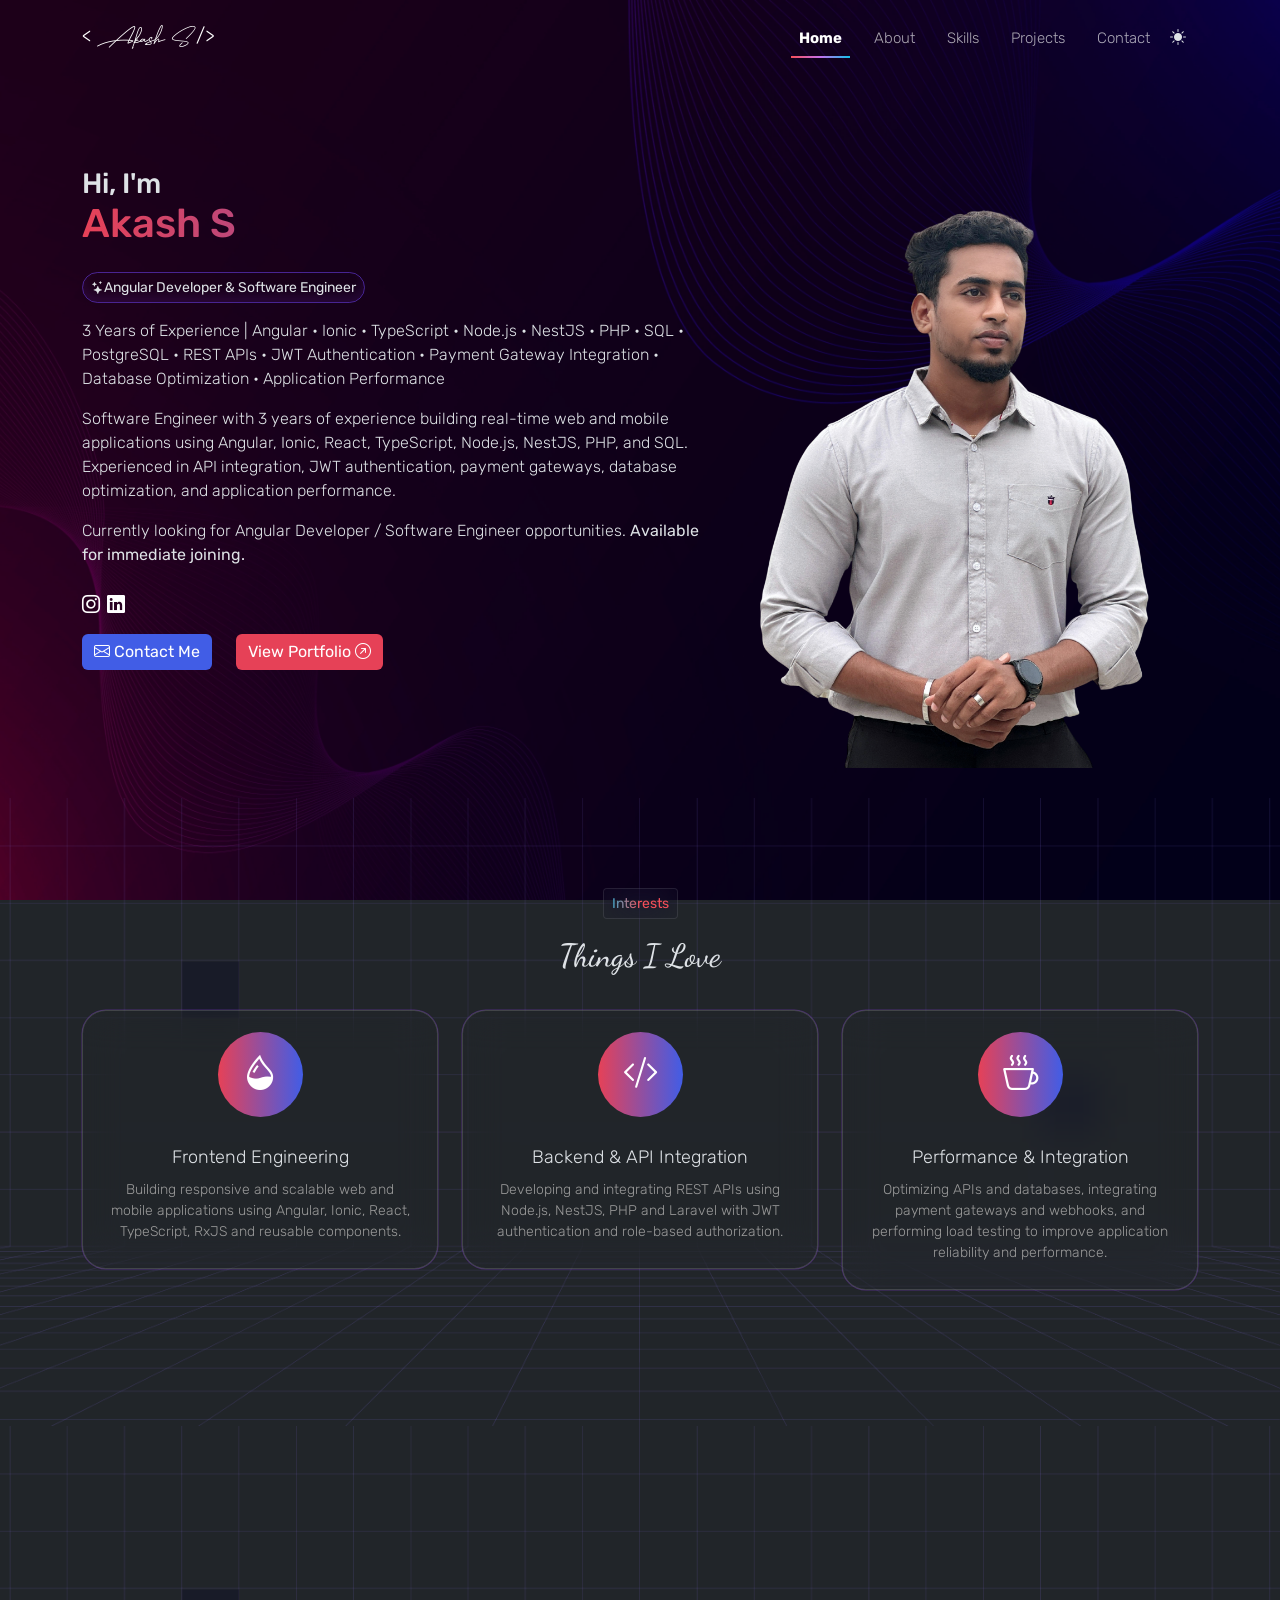
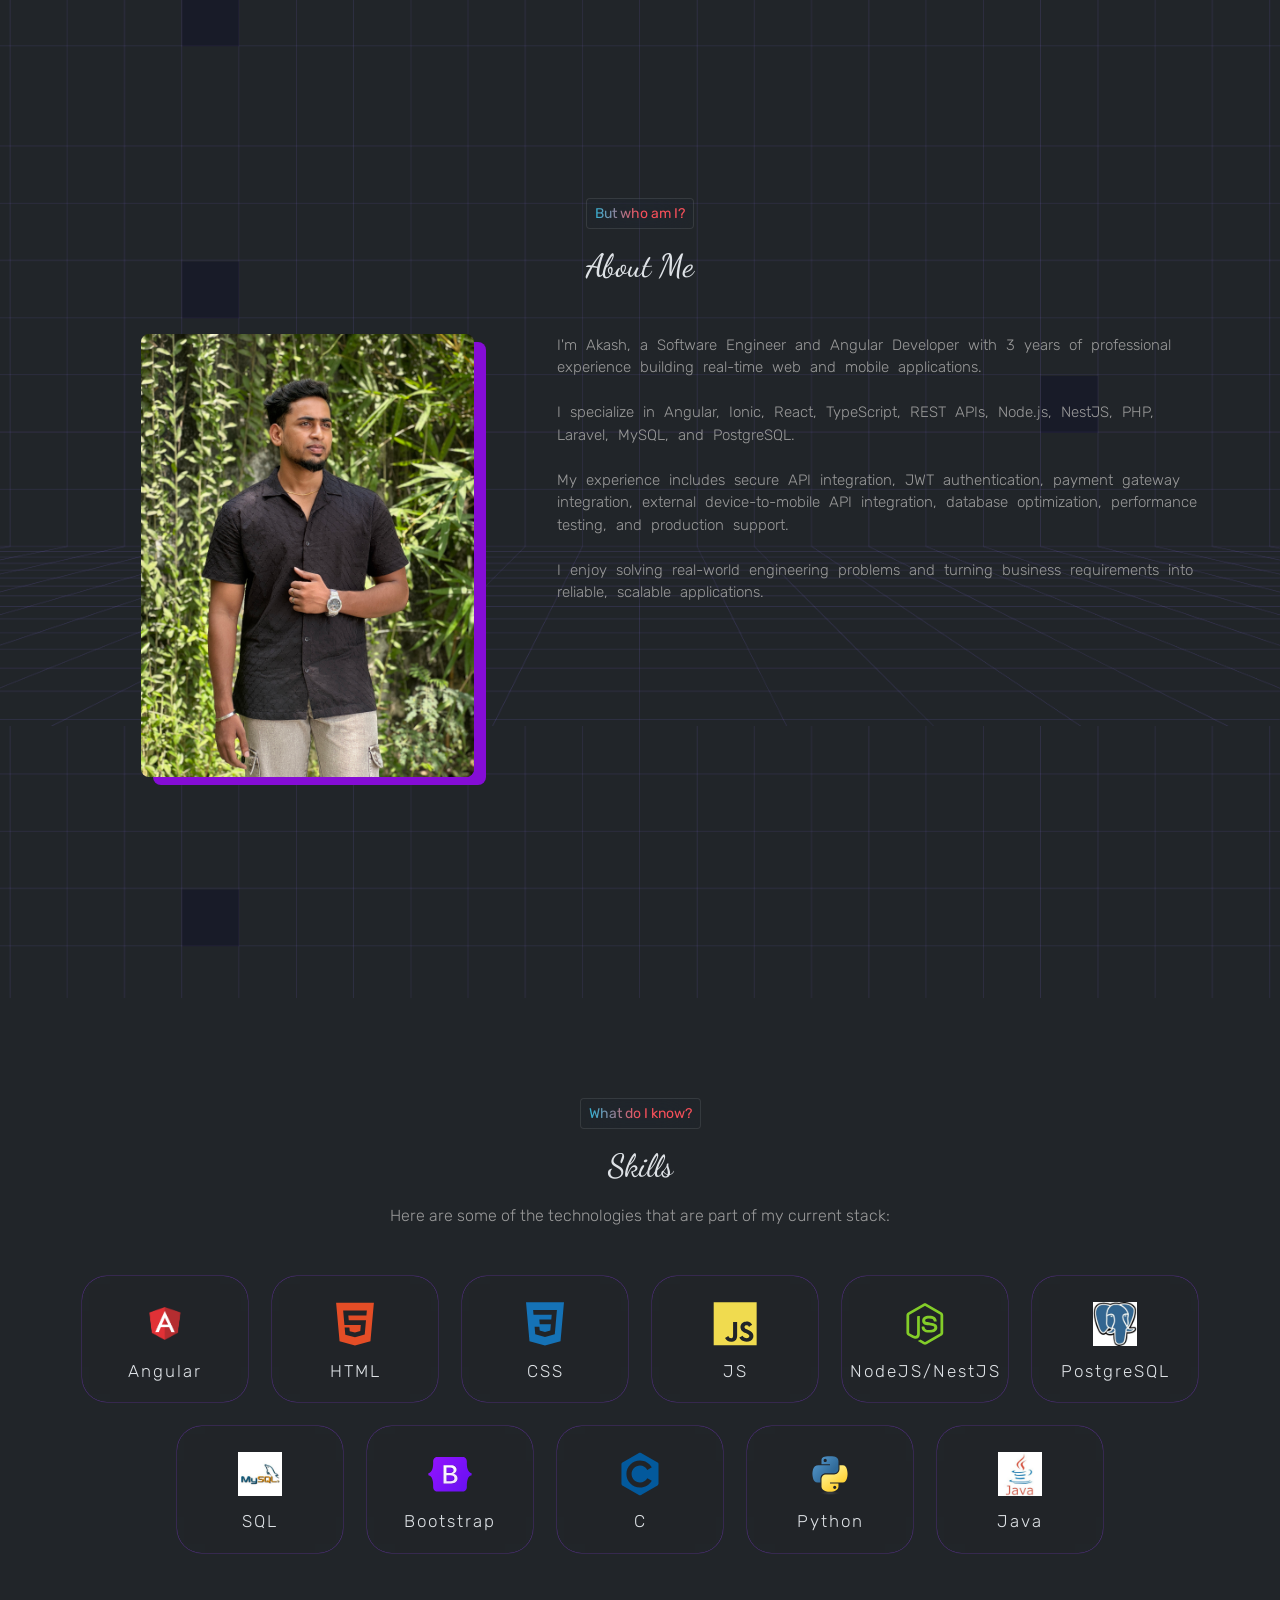
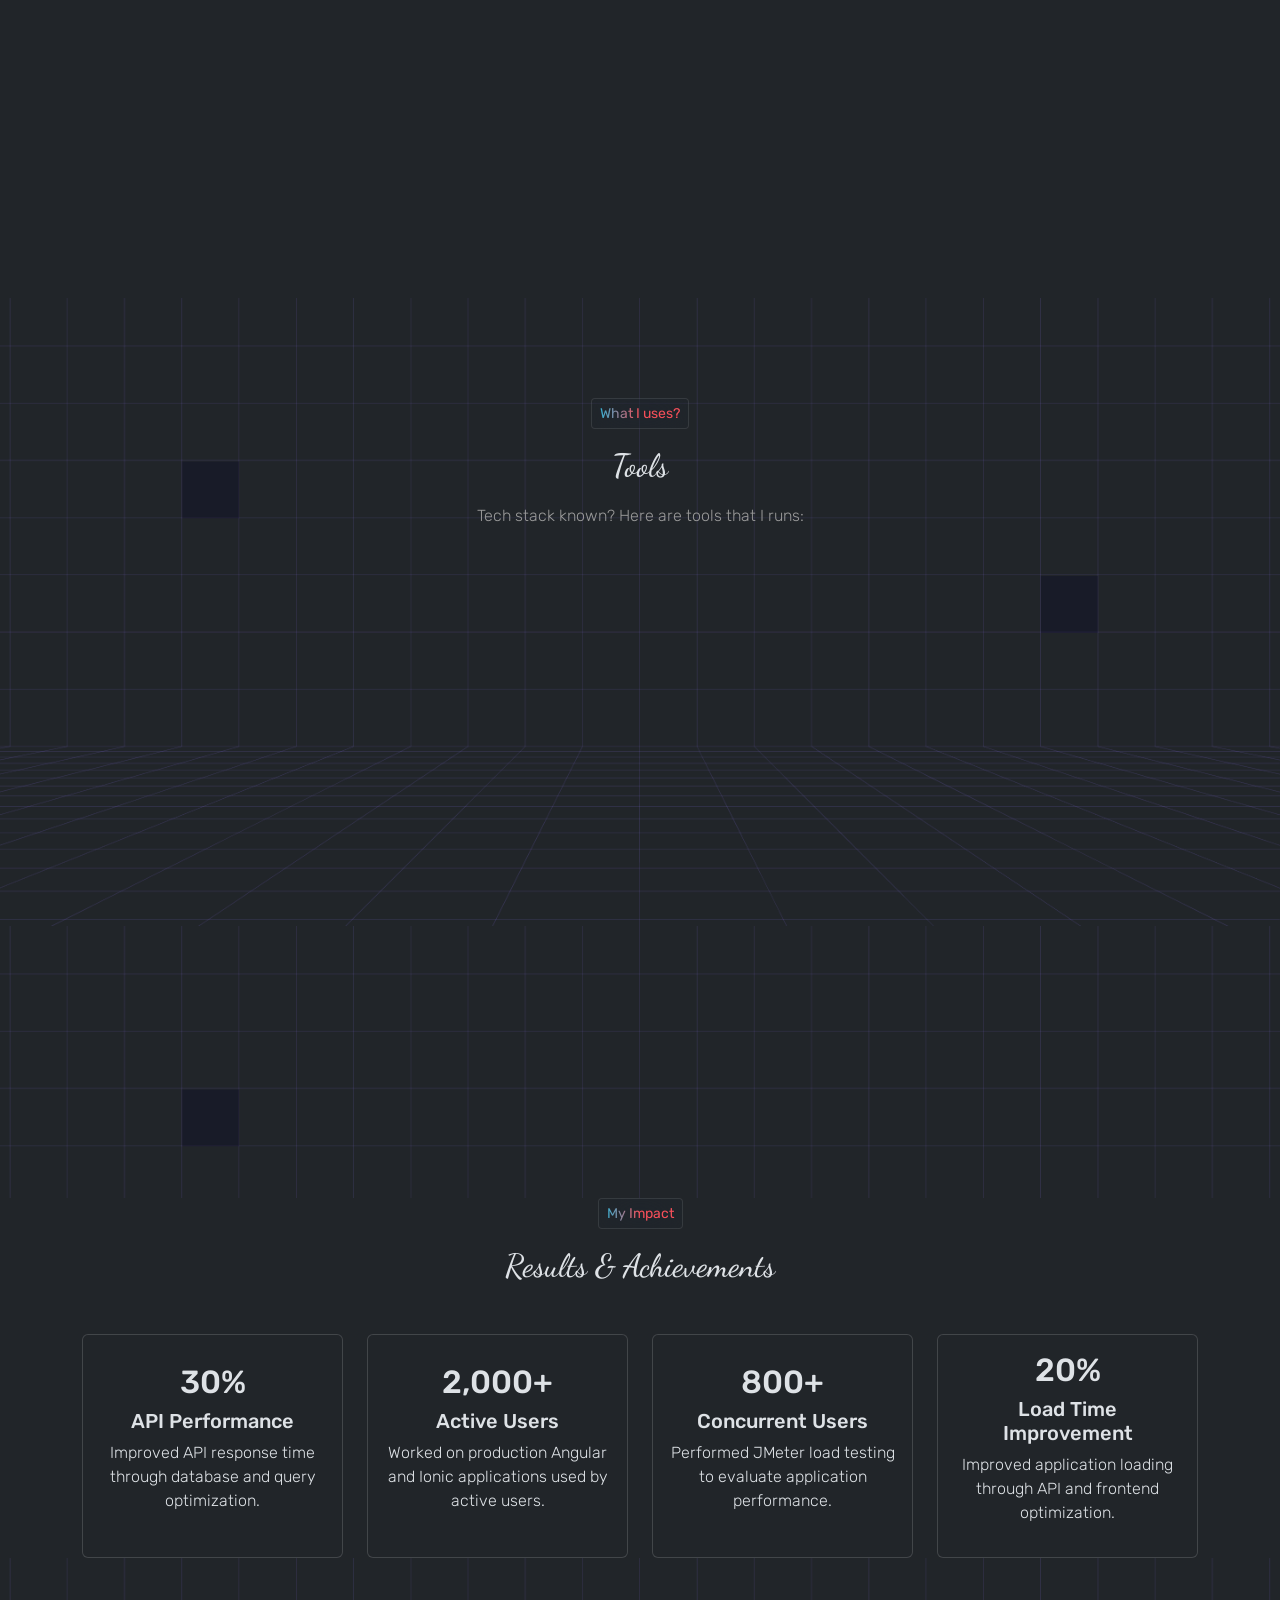
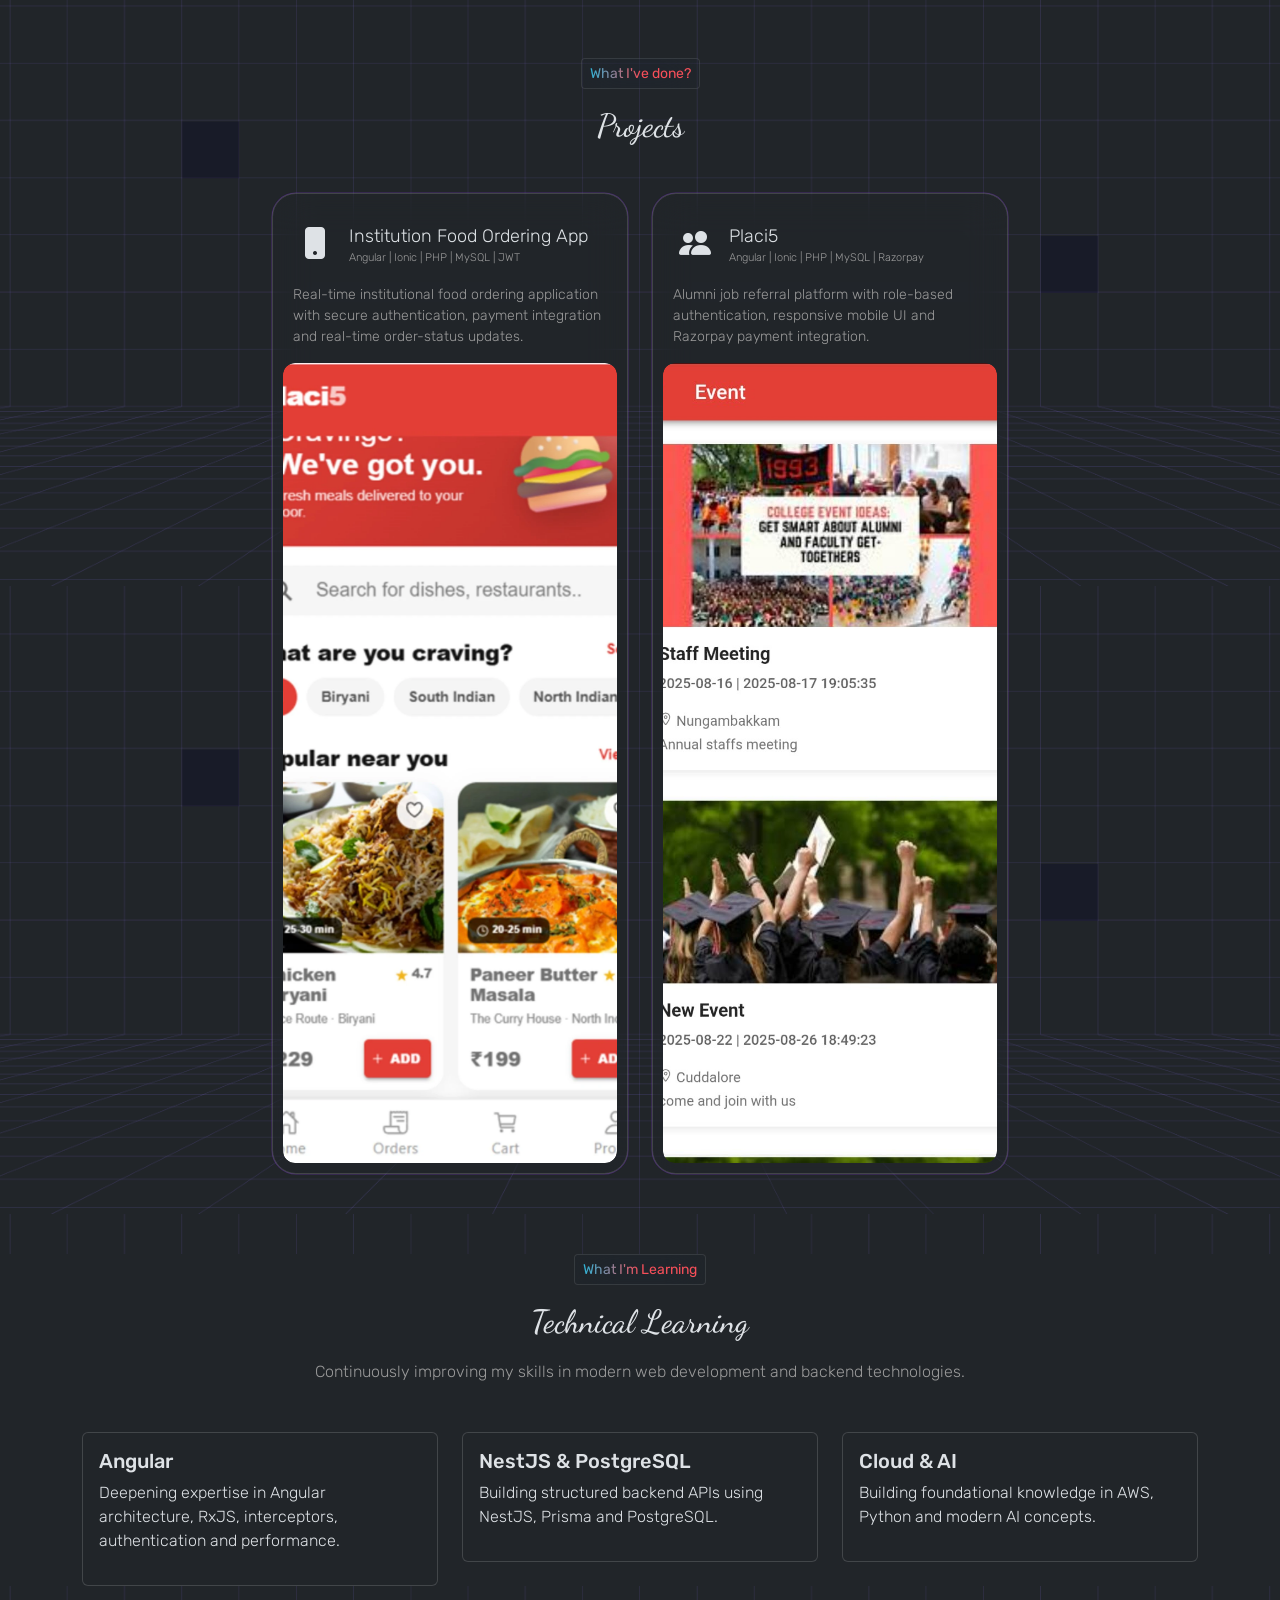
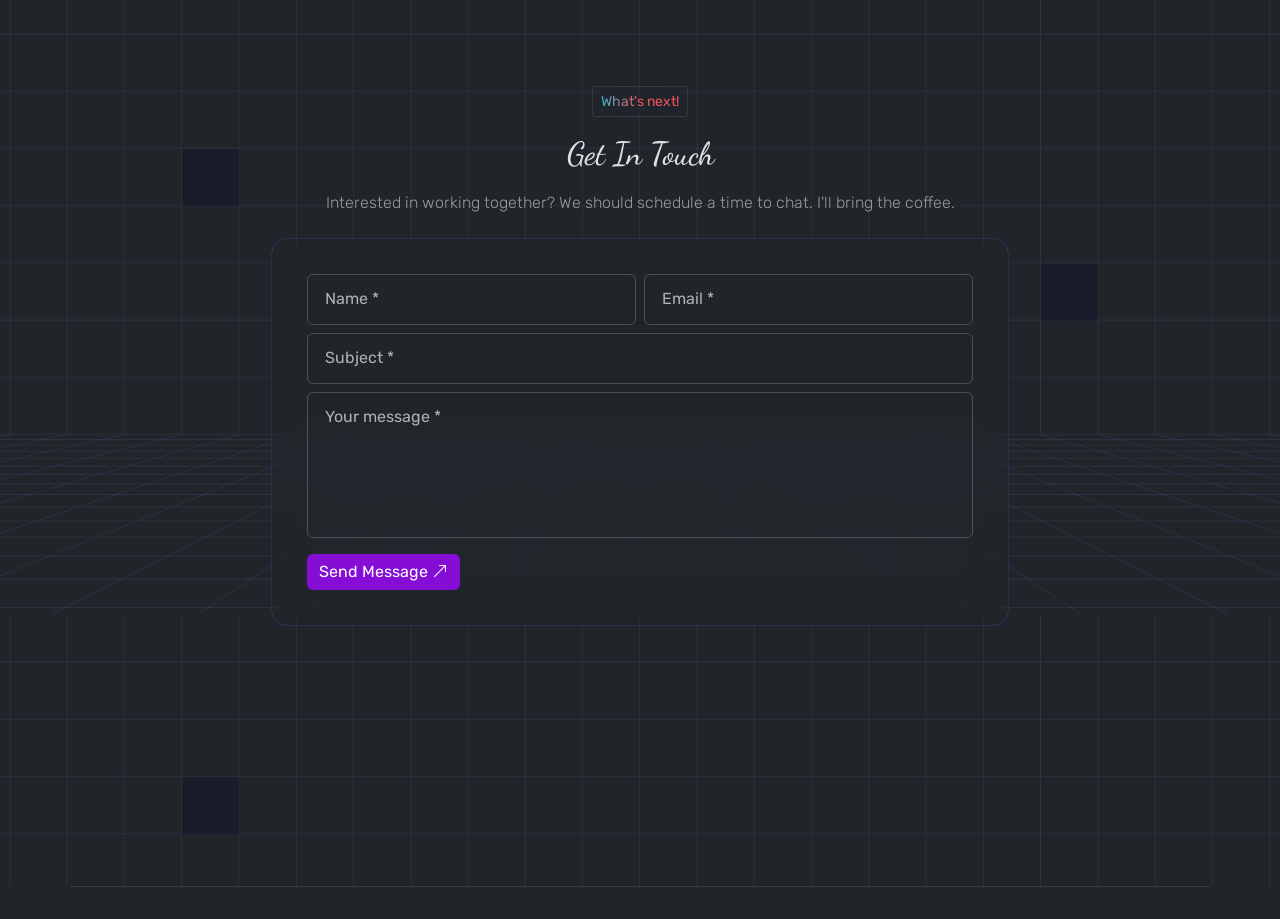
==== commit c6eb658b: "alignment change the profile for alignment" ====
--- a/index.html
+++ b/index.html
@@ -37,6 +37,68 @@
     <link rel="stylesheet" href="assets/css/bootstrap.min.css">
     <link rel="stylesheet" href="assets/css/bootstrap-icons.min.css">
     <link rel="stylesheet" href="assets/css/style.css">
+
+    <style>
+  /* Tools: same card and same logo size */
+  .tool {
+    height: 175px !important;
+    display: flex;
+    flex-direction: column;
+    align-items: center;
+    justify-content: center;
+  }
+  .tool-image {
+    width: 70px !important;
+    height: 70px !important;
+    object-fit: contain;
+    border-radius: 8px;
+  }
+  .tool-name { margin-top: 12px; }
+
+  /* Skills: same logo size */
+  .skill-image {
+    width: 60px !important;
+    height: 60px !important;
+    object-fit: contain;
+  }
+
+  /* Projects: same card and same banner size */
+  .project-card { height: 100%; }
+  .project-card .banner-container {
+    height: 800px;
+    overflow: hidden;
+  }
+  .project-card .banner {
+    width: 100%;
+    height: 100%;
+    object-fit: cover;
+  }
+
+  /* Results & Achievements: same card size */
+  #impact .card { height: 100%; }
+  #impact .card-body {
+    display: flex;
+    flex-direction: column;
+    justify-content: center;
+  }
+
+/* Hero: start at the top, end at the social icons */
+#hero {
+  min-height: auto !important;
+  height: auto !important;
+  padding-top: 90px !important;      /* space for the navbar; lower it to move content higher */
+  padding-bottom: 30px !important;
+}
+#hero .about-content {
+  align-items: flex-start !important;
+}
+#hero .hero-portrait .pic {
+  height: 520px !important;          /* the photo now ends around the LinkedIn row; adjust to taste */
+  background-size: contain !important;
+  background-position: bottom center !important;
+  background-repeat: no-repeat !important;
+}
+</style>
 
     <!-- Preload Important resources -->
     <link rel="preload" href="assets/css/aos.css" as="style" >
@@ -65,14 +127,14 @@
     <header id="header">
         <nav id="navbar" class="navbar navbar-expand-md">
             <div class="container">
-                <a href="/" class="navbar-brand logo">
+                <a href="#hero" class="navbar-brand logo">
                     <span><</span>
                     <span class="logo-name">Akash S</span>
                     <span>/></span>
                 </a>
                 <div class="offcanvas offcanvas-end" tabindex="-1" id="offcanvasNavbar" aria-labelledby="offcanvasNavbarMenu">
                     <div class="offcanvas-header">
-                        <a href="/" class="offcanvas-title navbar-brand logo" id="offcanvasNavbarMenu" data-aos="fade-down" data-aos-delay="600">
+                        <a href="#hero" class="offcanvas-title navbar-brand logo" id="offcanvasNavbarMenu" data-aos="fade-down" data-aos-delay="600">
                             <span><</span>
                             <span class="logo-name">Akash S</span>
                             <span>/></span>
@@ -102,7 +164,8 @@
             <div class="row about-content">
                 <div class="col-lg-5 order-lg-2">
                     <div class="hero-portrait">
-                        <div class="pic" alt="profile image" data-aos="fade-up" data-aos-delay="600"></div>
+                        <!-- <div class="pic" alt="profile image" data-aos="fade-up" data-aos-delay="600"></div> -->
+                        <img src="assets/images/portrait.png" class="img-fluid hero-img" alt="Akash S profile image" data-aos="fade-up" data-aos-delay="600">
                     </div>
                 </div>
                 <div class="col-lg-7 order-lg-1 hero-content">
@@ -112,7 +175,7 @@
 
         <p class="experience">
             3 Years of Experience |
-            Angular â€¢ Ionic â€¢ React â€¢ TypeScript
+            Angular &bull; Ionic &bull; TypeScript &bull; Node.js &bull; NestJS &bull; PHP &bull; SQL &bull; PostgreSQL &bull; REST APIs &bull; JWT Authentication &bull; Payment Gateway Integration &bull; Database Optimization &bull; Application Performance
         </p>
                     <!-- <p class="tagline mb-3" data-aos="fade-up" data-aos-delay="600">Started <span class="underline">unintentionally</span> with core languages in 2023 â€” just exploring and learning along the way. Today, I <span class="underline">intentionally</span> craft beautiful designs and build responsive, user-friendly mobile apps and projects using modern frameworks â€” all with purpose and passion.</p> -->
                        <p class="description">
@@ -737,9 +800,9 @@
             <div class="row justify-content-center" data-aos="fade-down" data-aos-delay="500">
                 <div class="col-lg-8">
                     <div class="contact-form">
-                        <form action="https://formspree.io/f/xldjelqg" method="POST">
-                            <div class="row g-2">
-                                <div class="col-md-6">
+<form id="contactForm" action="https://formspree.io/f/xldjelqg" method="POST" autocomplete="off">
+    <div class="row g-2">
+                                        <div class="col-md-6">
                                     <div class="form-group">
                                         <input type="text" class="form-control" id="name" name="name" placeholder="Name *" required>
                                     </div>
@@ -792,34 +855,35 @@
     <script src="assets/js/bootstrap.min.js" defer></script>
     <script src="assets/js/script.js" defer></script>
 
+    <script>
+      if ('scrollRestoration' in history) history.scrollRestoration = 'manual';
+
+      const form = document.getElementById('contactForm');
+
+      // Remember that a message was just sent (the page itself still goes to Formspree's thank-you page)
+      form.addEventListener('submit', () => {
+        try { sessionStorage.setItem('formSent', '1'); } catch (e) {}
+      });
+
+      function resetToTop() {
+        form.reset();                                                  // clear old data
+        history.replaceState(null, '', location.pathname + location.search); // remove #contact
+        window.scrollTo(0, 0);
+        setTimeout(() => window.scrollTo(0, 0), 100);                  // after the browser finishes restoring
+      }
+
+      window.addEventListener('pageshow', (e) => {
+        let sent = false;
+        try { sent = sessionStorage.getItem('formSent') === '1'; sessionStorage.removeItem('formSent'); } catch (err) {}
+
+        const nav = performance.getEntriesByType('navigation')[0];
+        const cameBack = e.persisted || (nav && nav.type === 'back_forward');
+
+        // Only reset when returning from the thank-you page,
+        // so links like yoursite/#projects still work normally
+        if (sent || cameBack) resetToTop();
+      });
+    </script>
+
 </body>
 </html>
-<style>
-    /* Tools logos */
-.tool-card img,
-.tools img {
-  width: 70px;
-  height: 70px;
-  object-fit: contain;   /* keeps the logo undistorted */
-  display: block;
-  margin: 0 auto 12px;
-}
-
-/* Project and Results & Achievements images */
-.project-card img,
-.achievement-card img {
-  width: 100%;
-  height: 200px;         /* pick one height for all */
-  object-fit: cover;     /* fills the box, crops the extra */
-  border-radius: 12px;
-  display: block;
-}
-
-/* Make all cards in a row equal height */
-.tool-card, .project-card, .achievement-card {
-  display: flex;
-  flex-direction: column;
-  align-items: center;
-  justify-content: center;
-}
-</style>
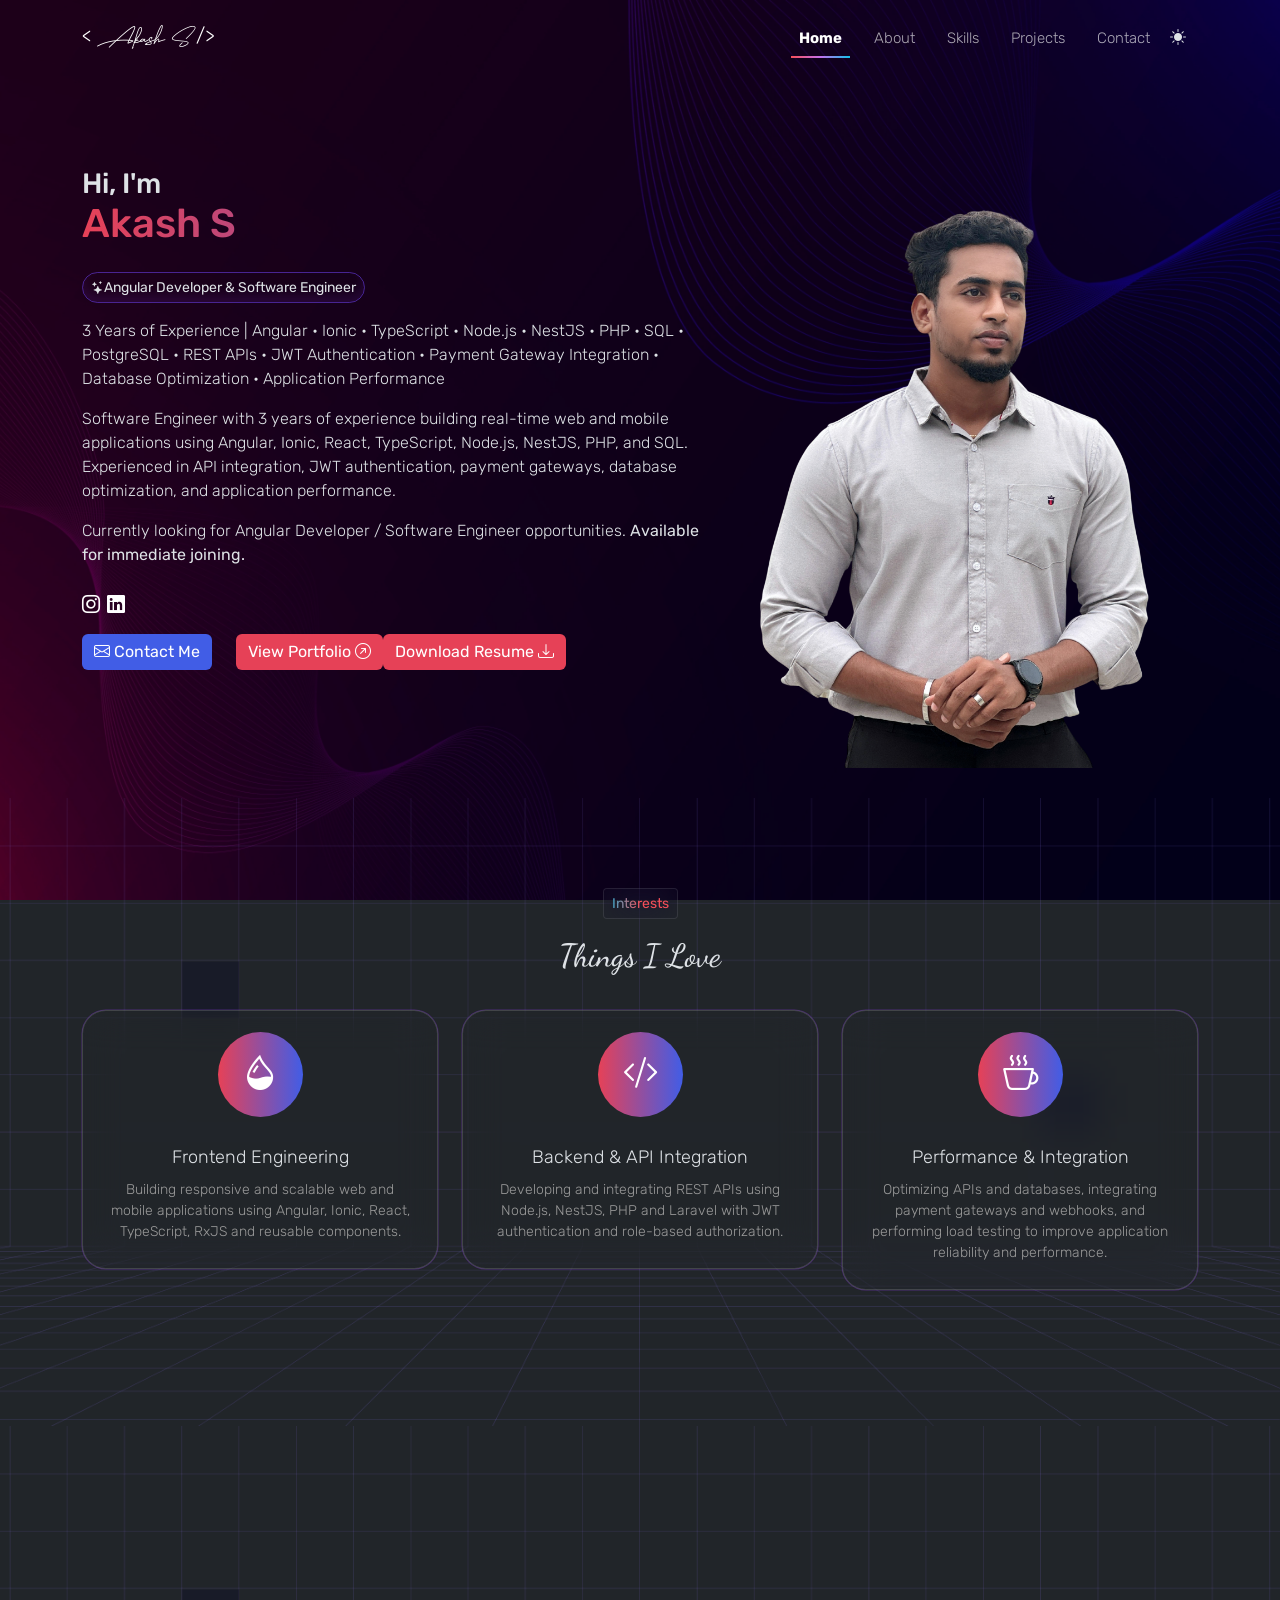
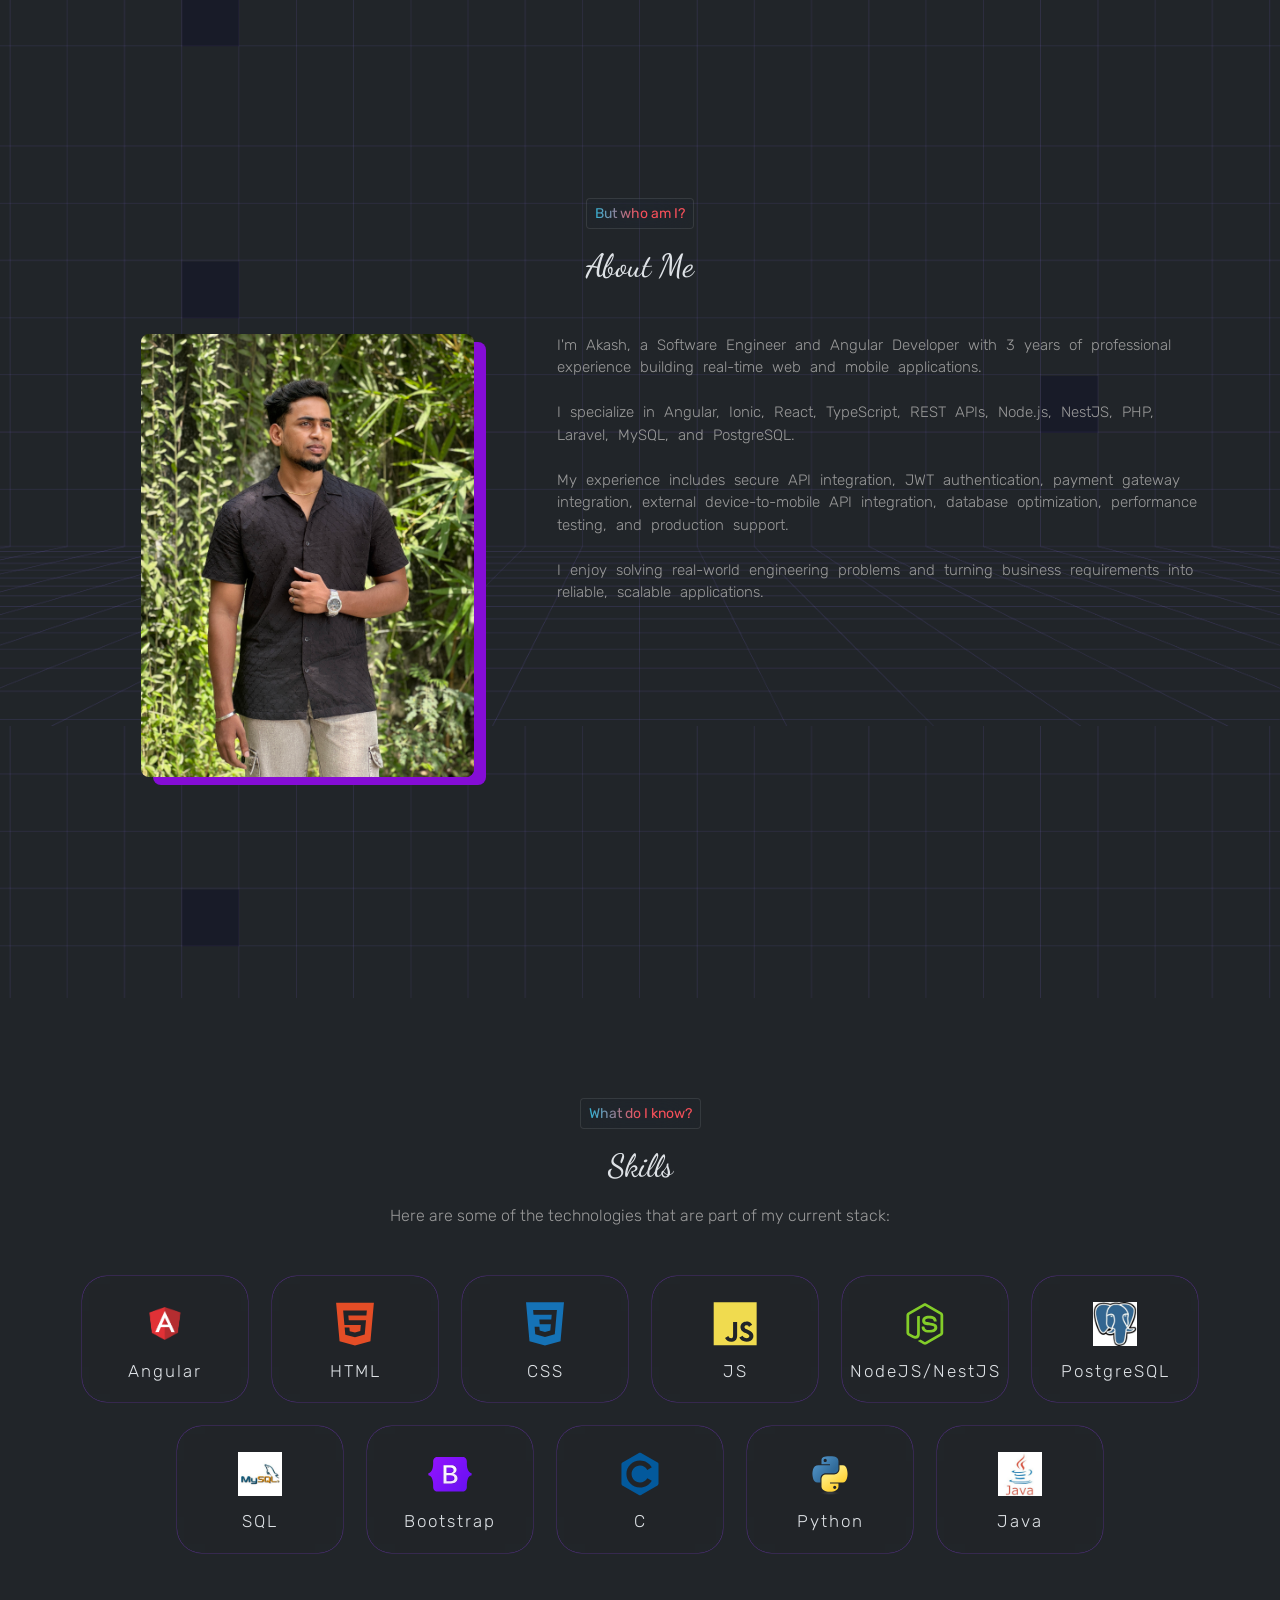
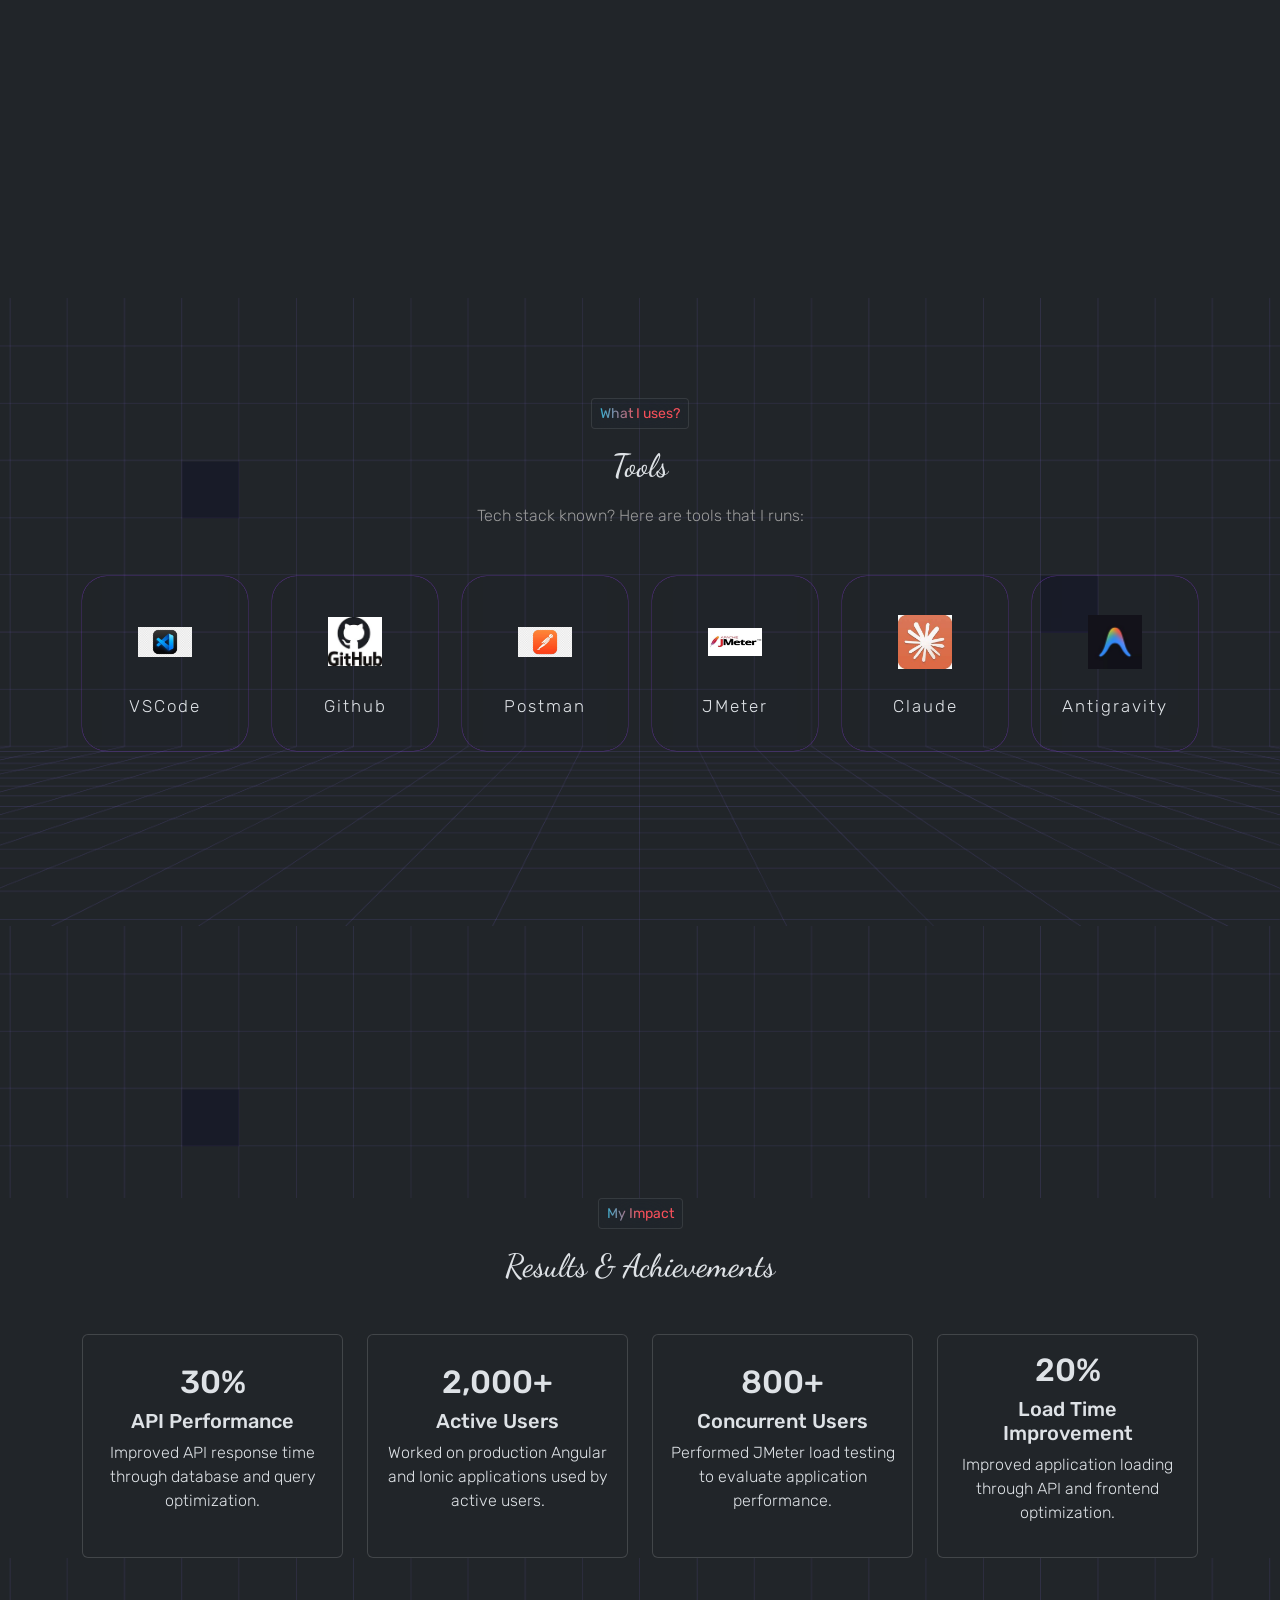
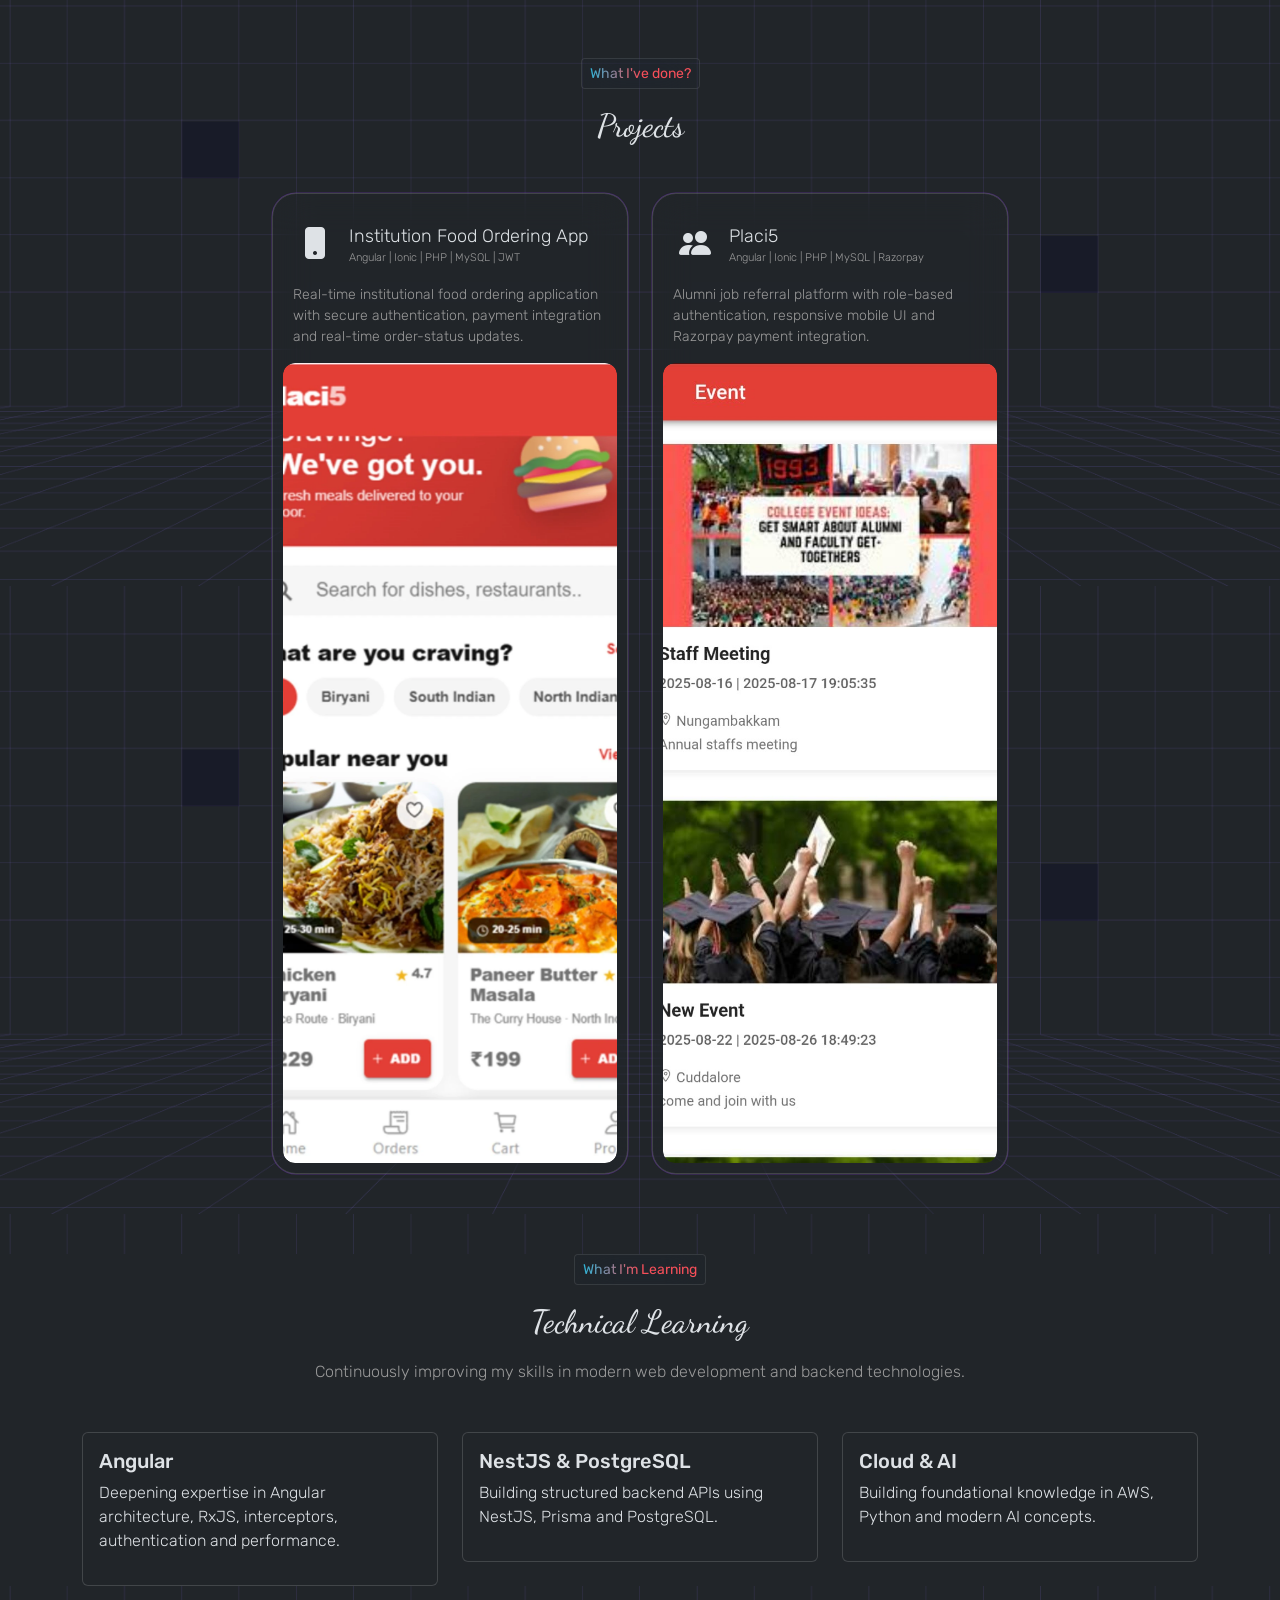
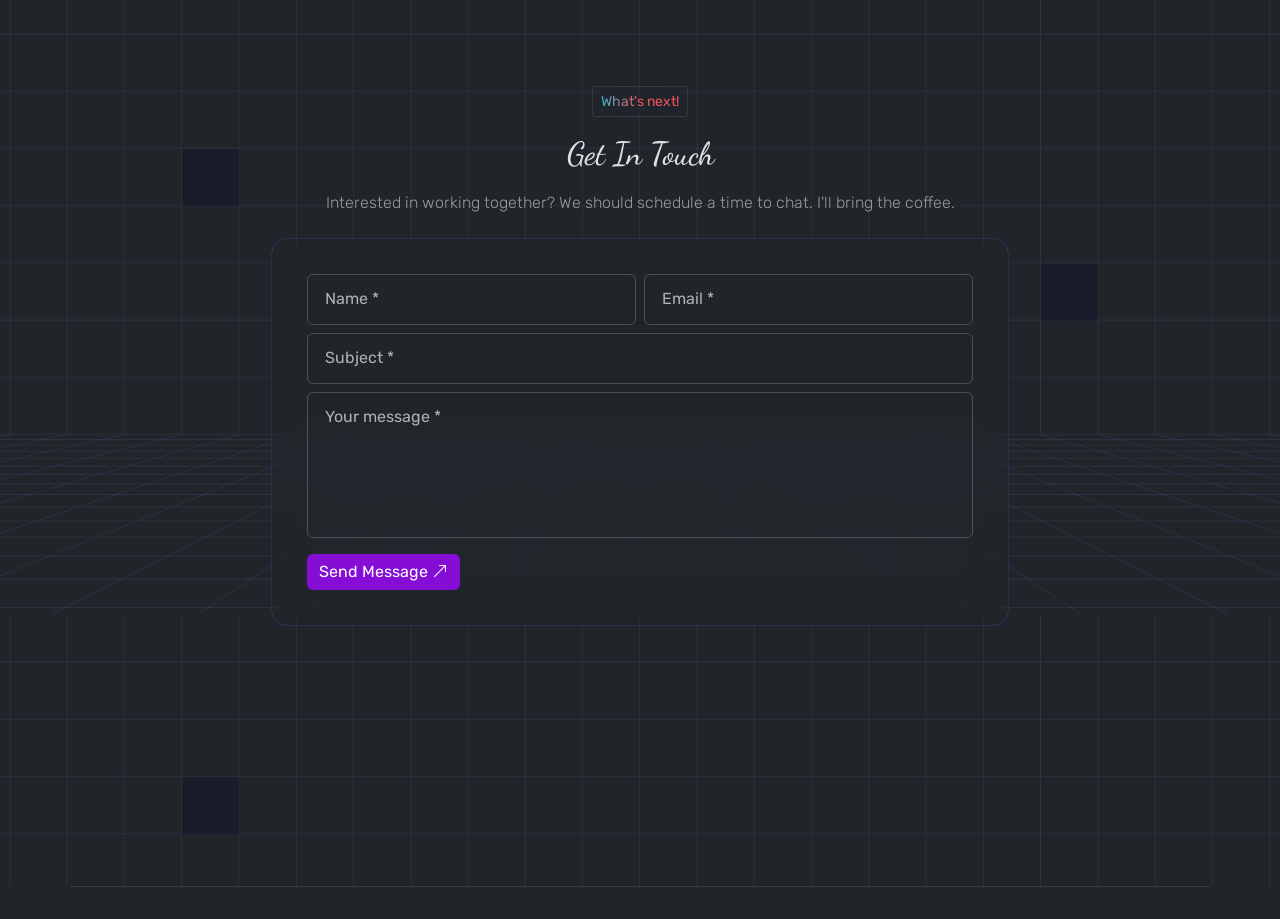
==== commit d67b756d: "add cv download button" ====
--- a/index.html
+++ b/index.html
@@ -203,6 +203,7 @@
                     <div class="d-flex call-to-action">
                         <a href="#contact" data-aos="fade-up" data-aos-delay="700"><button type="button" class="btn me-4 primary-bg-btn"><i class="bi bi-envelope"></i> Contact Me</button></a>
                         <a href="#projects" data-aos="fade-up" data-aos-delay="800"><button type="button" class="btn btn-light secondary-bg-btn">View Portfolio <i class="bi bi-arrow-up-right-circle"></i></button></a>
+                       <a href="assets/Akash_S_Resume.pdf" download="Akash_S_Resume.pdf" data-aos="fade-up" data-aos-delay="900"><button type="button" class="btn btn-light secondary-bg-btn">Download Resume <i class="bi bi-download"></i></button></a>
                     </div>                    
                 </div>
             </div>
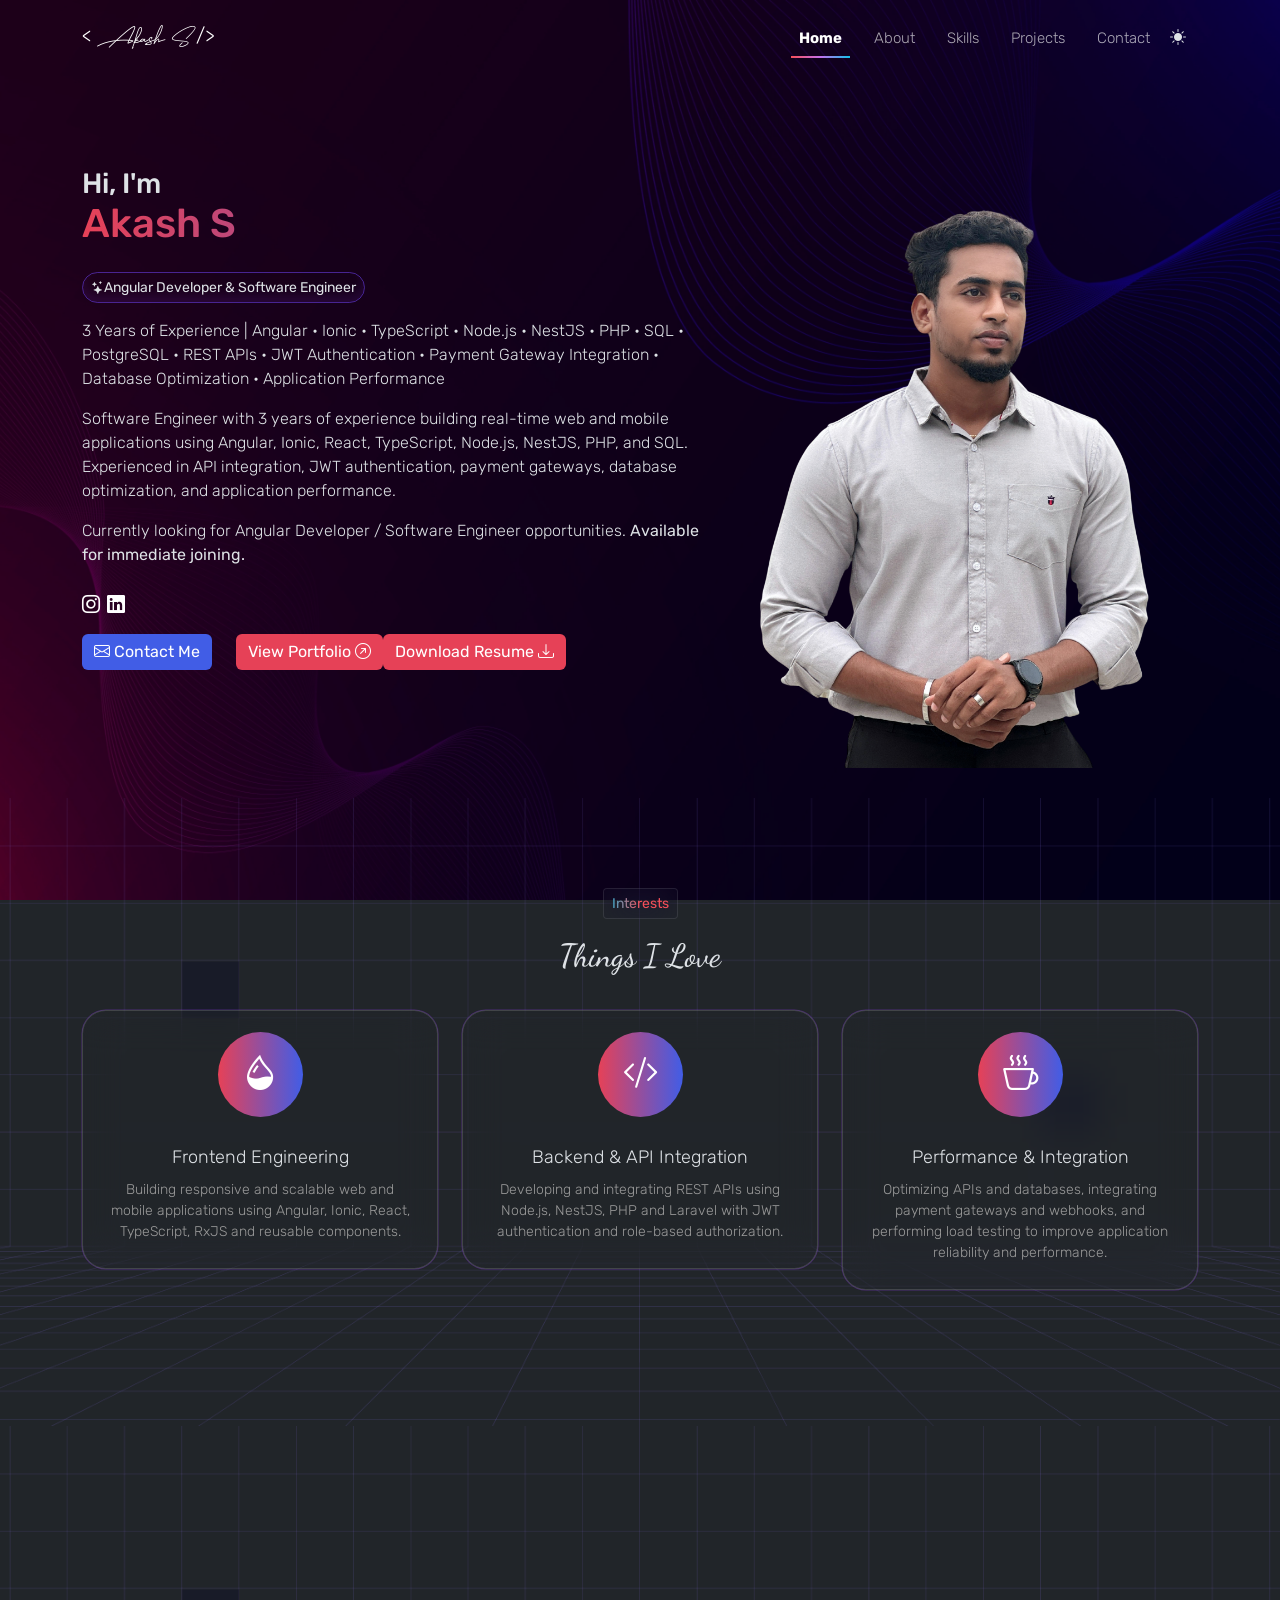
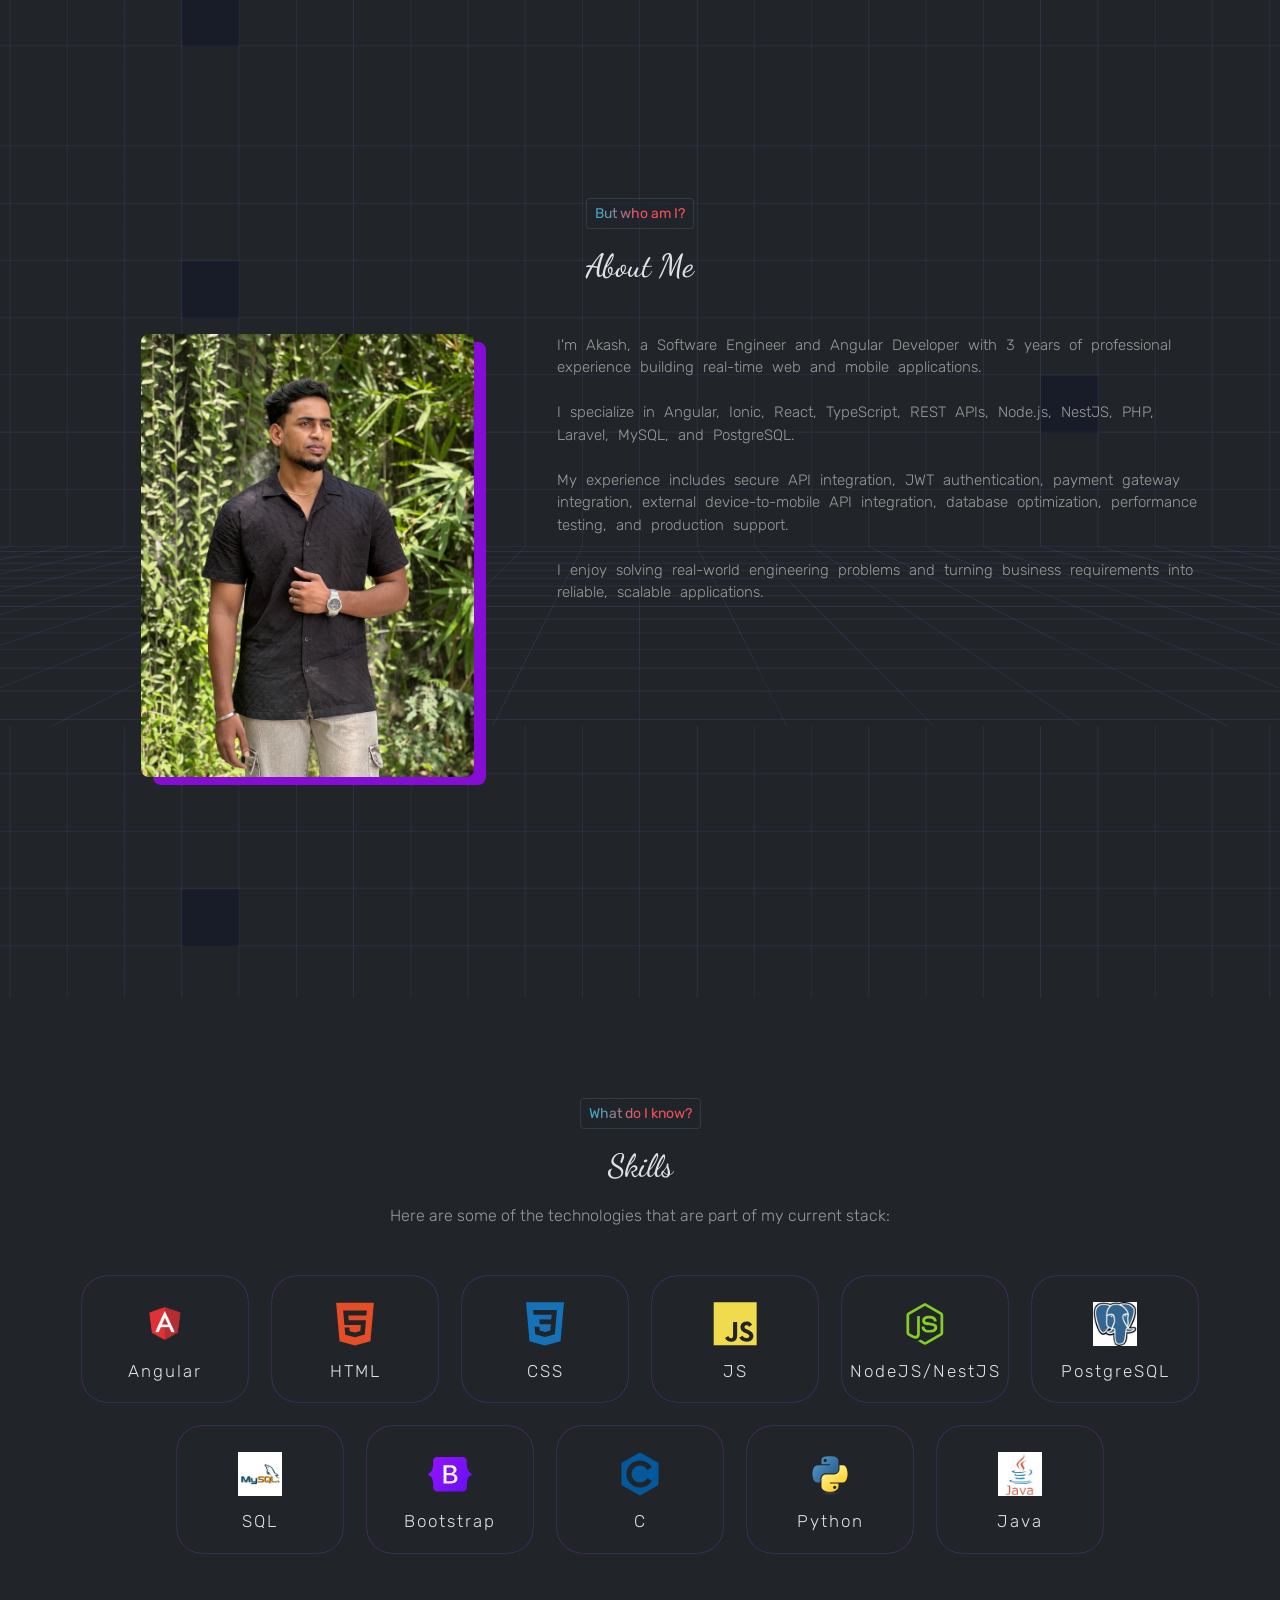
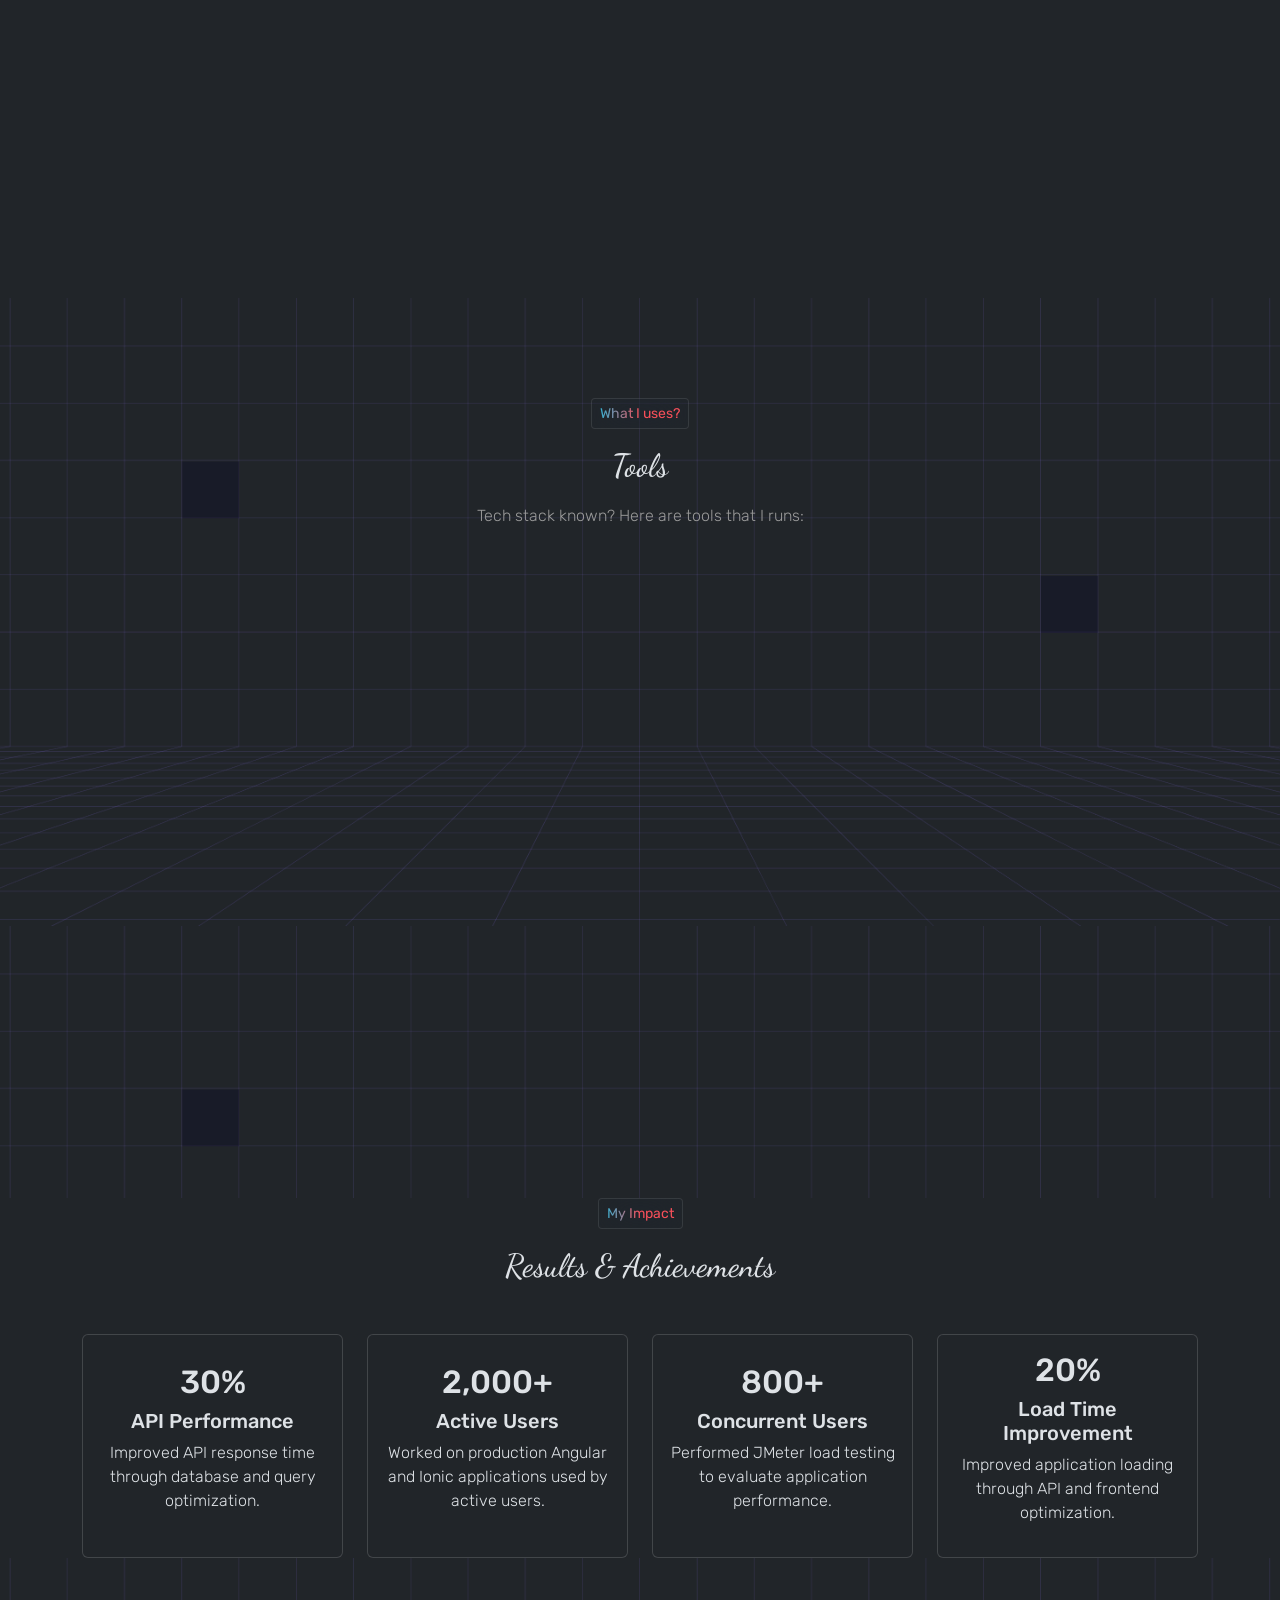
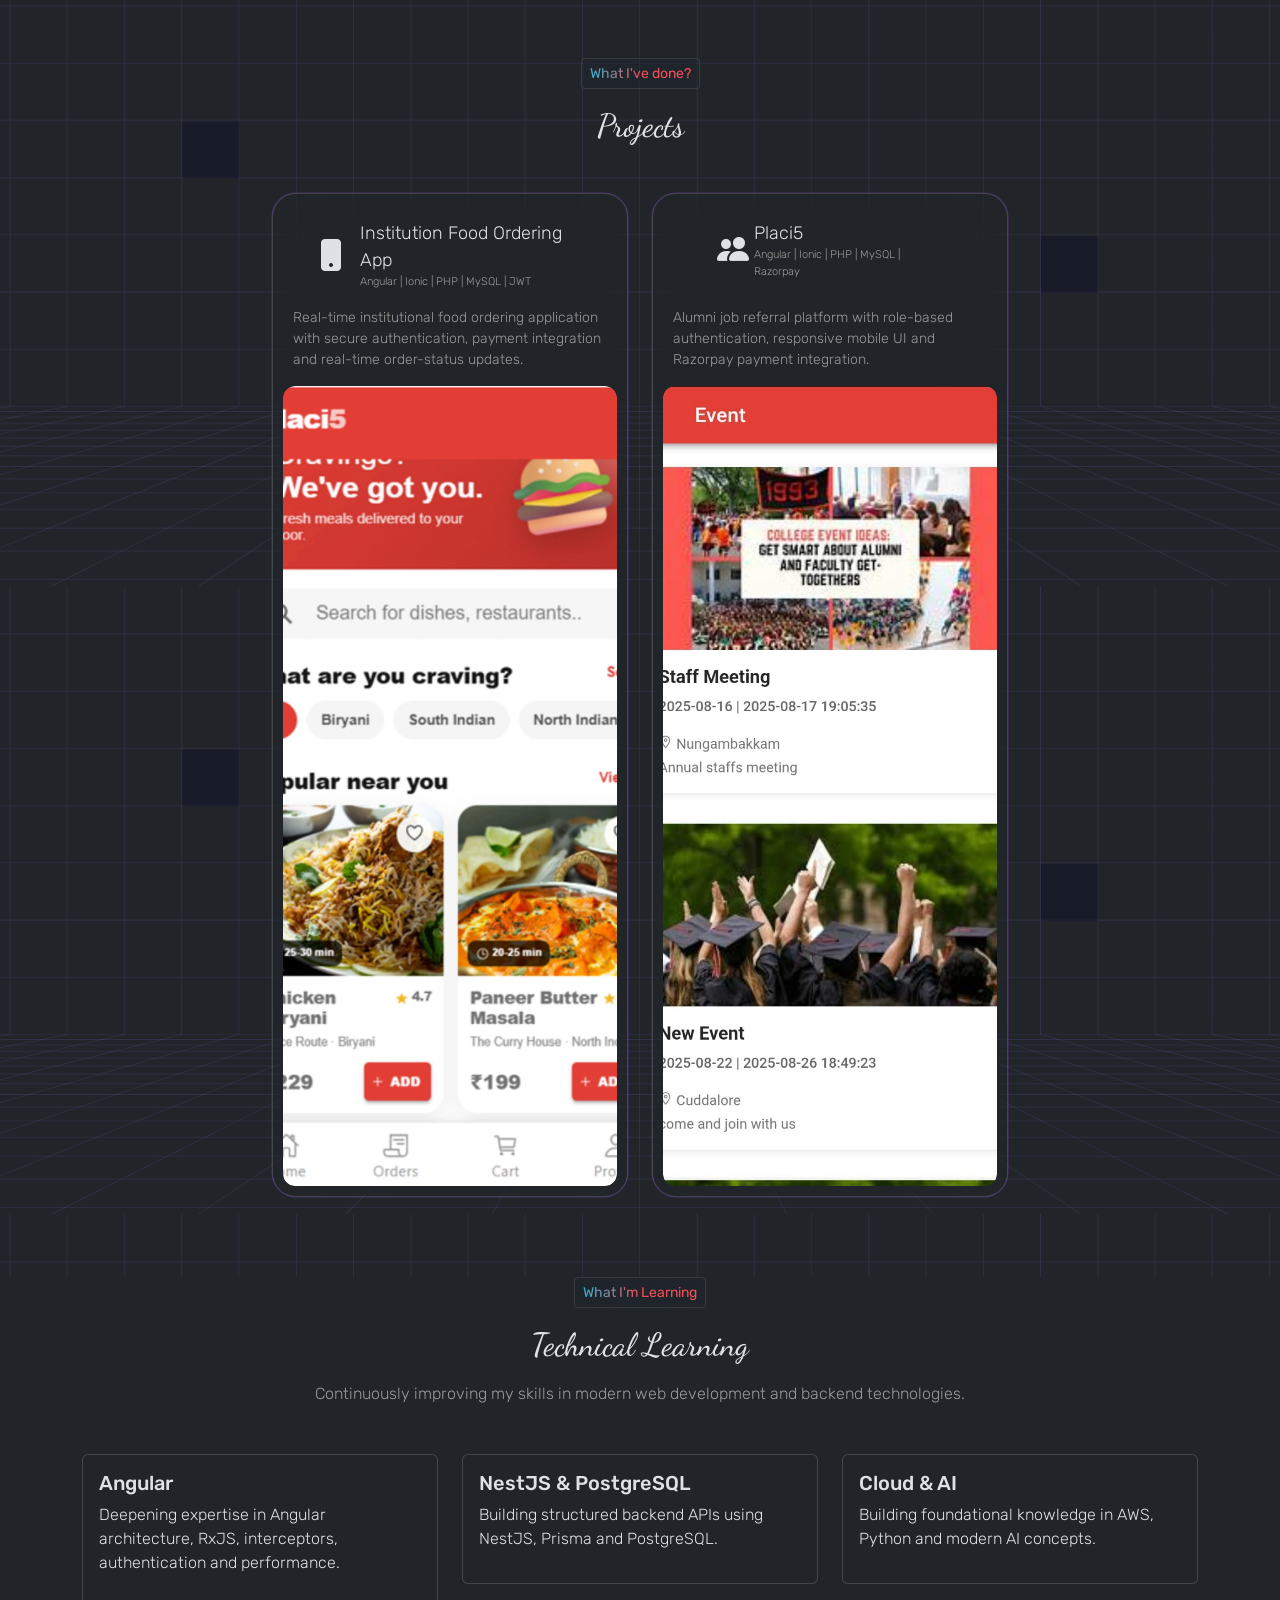
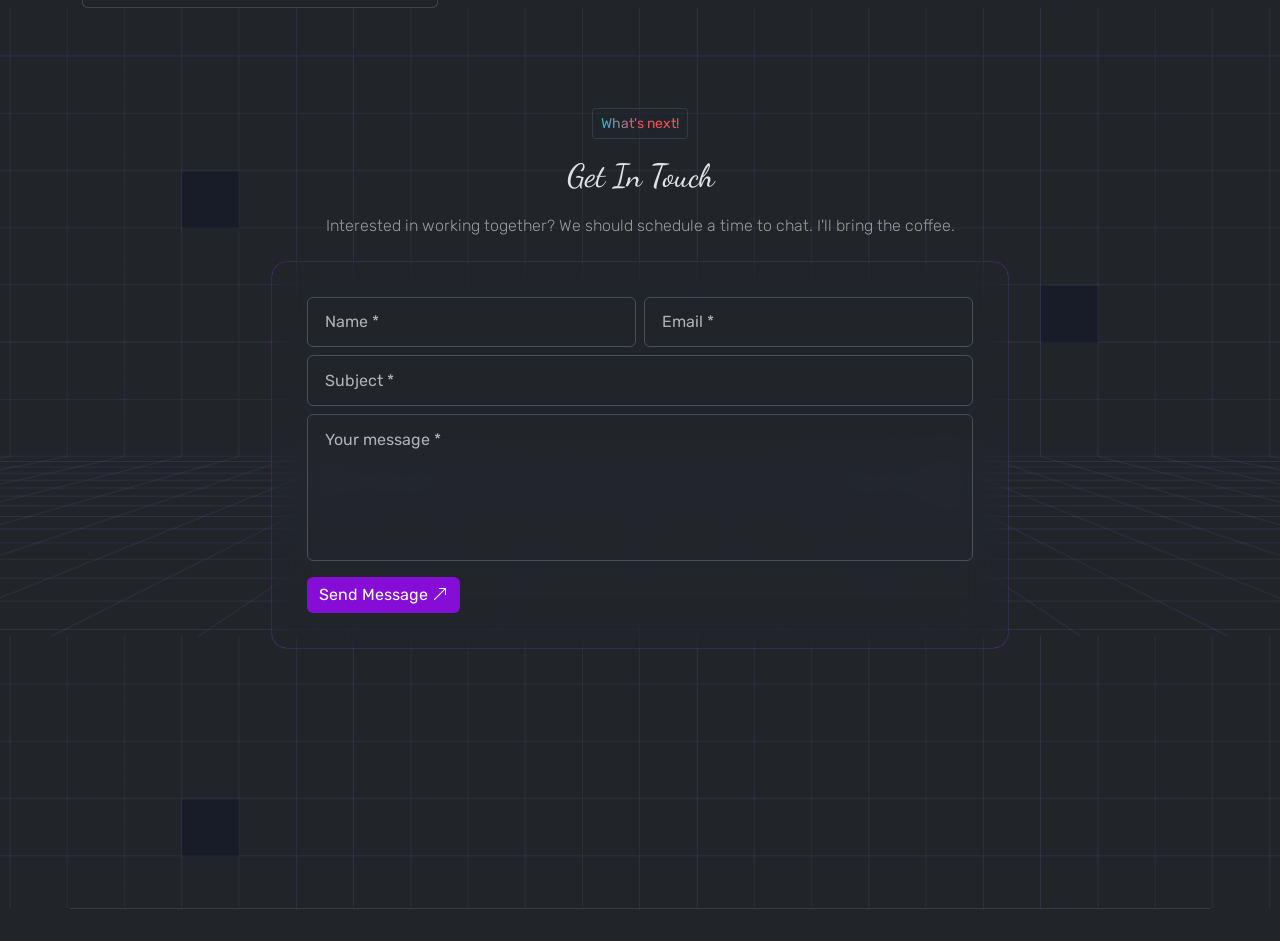
==== commit 0c3e3086: "new changes" ====
--- a/index.html
+++ b/index.html
@@ -888,3 +888,32 @@
 
 </body>
 </html>
+<style>
+    /* Tools logos */
+.tool-card img,
+.tools img {
+  width: 70px;
+  height: 70px;
+  object-fit: contain;   /* keeps the logo undistorted */
+  display: block;
+  margin: 0 auto 12px;
+}
+
+/* Project and Results & Achievements images */
+.project-card img,
+.achievement-card img {
+  width: 100%;
+  height: 200px;         /* pick one height for all */
+  object-fit: cover;     /* fills the box, crops the extra */
+  border-radius: 12px;
+  display: block;
+}
+
+/* Make all cards in a row equal height */
+.tool-card, .project-card, .achievement-card {
+  display: flex;
+  flex-direction: column;
+  align-items: center;
+  justify-content: center;
+}
+</style>
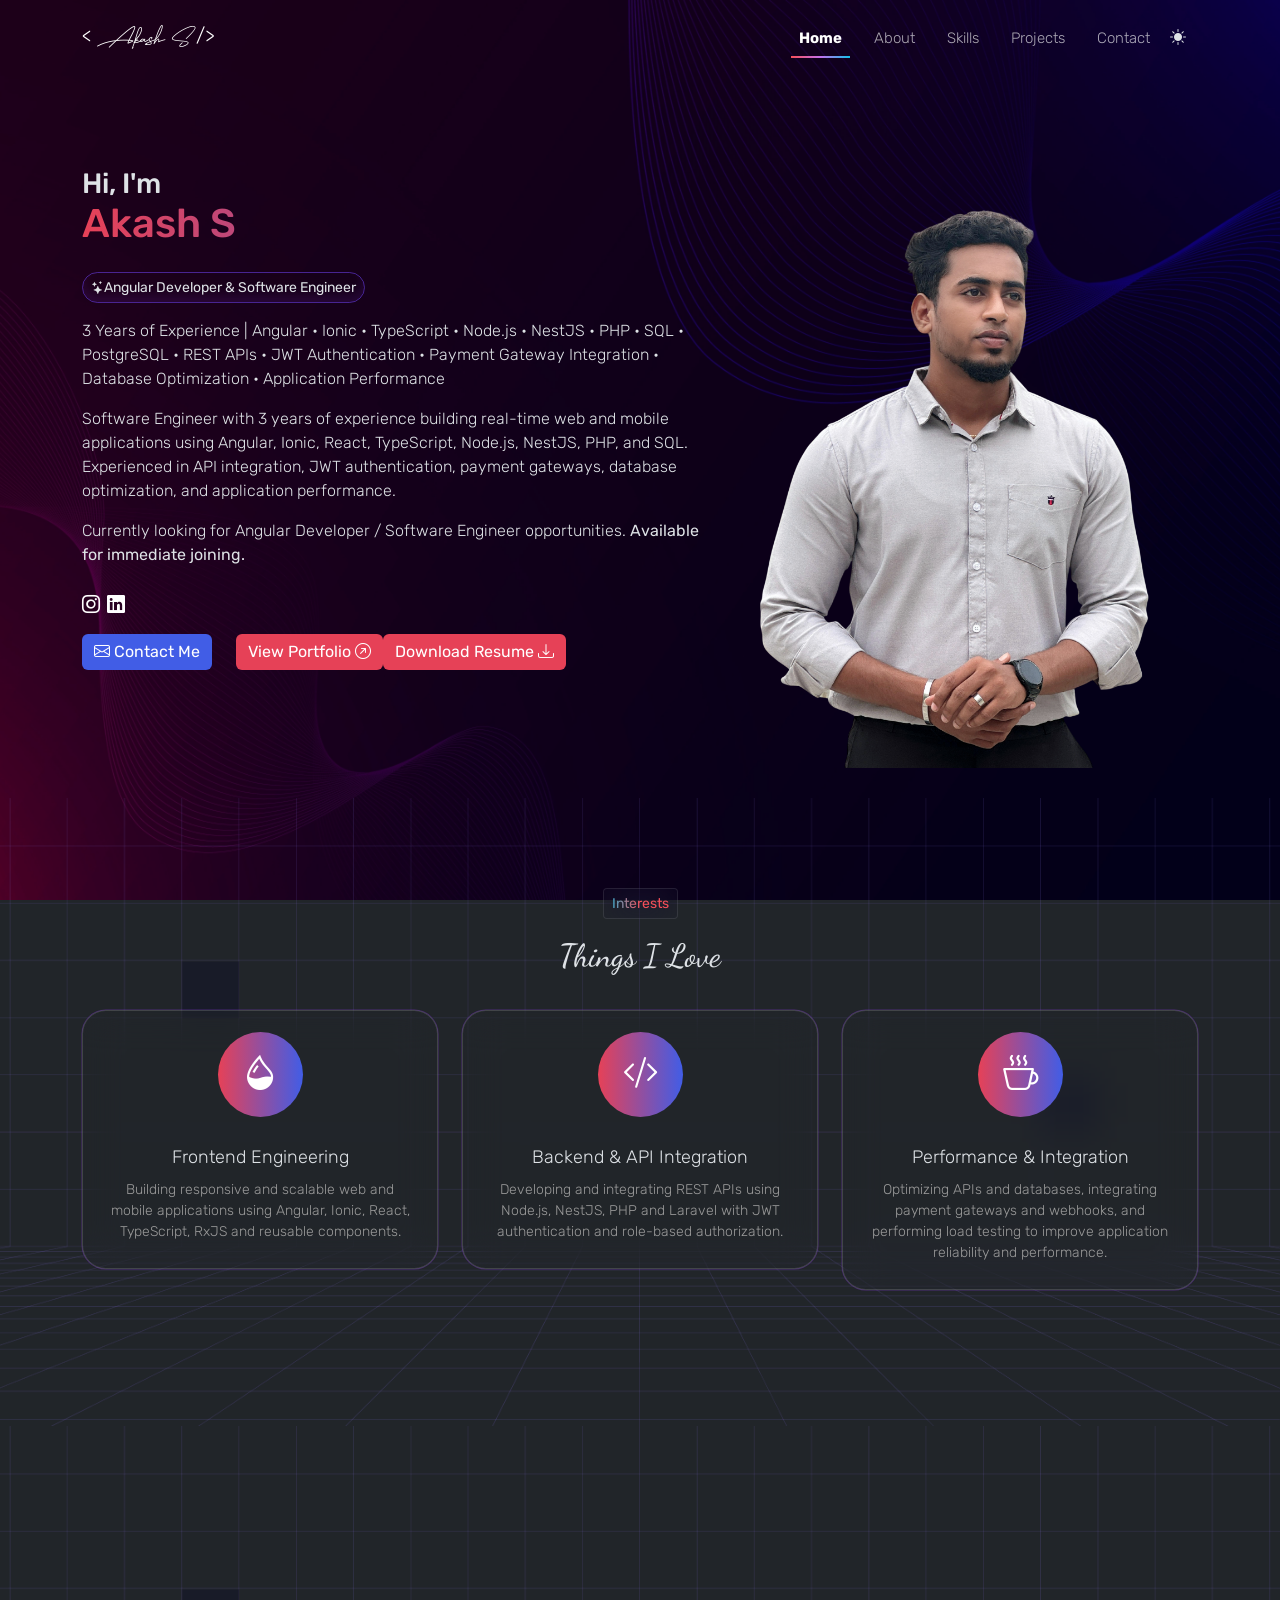
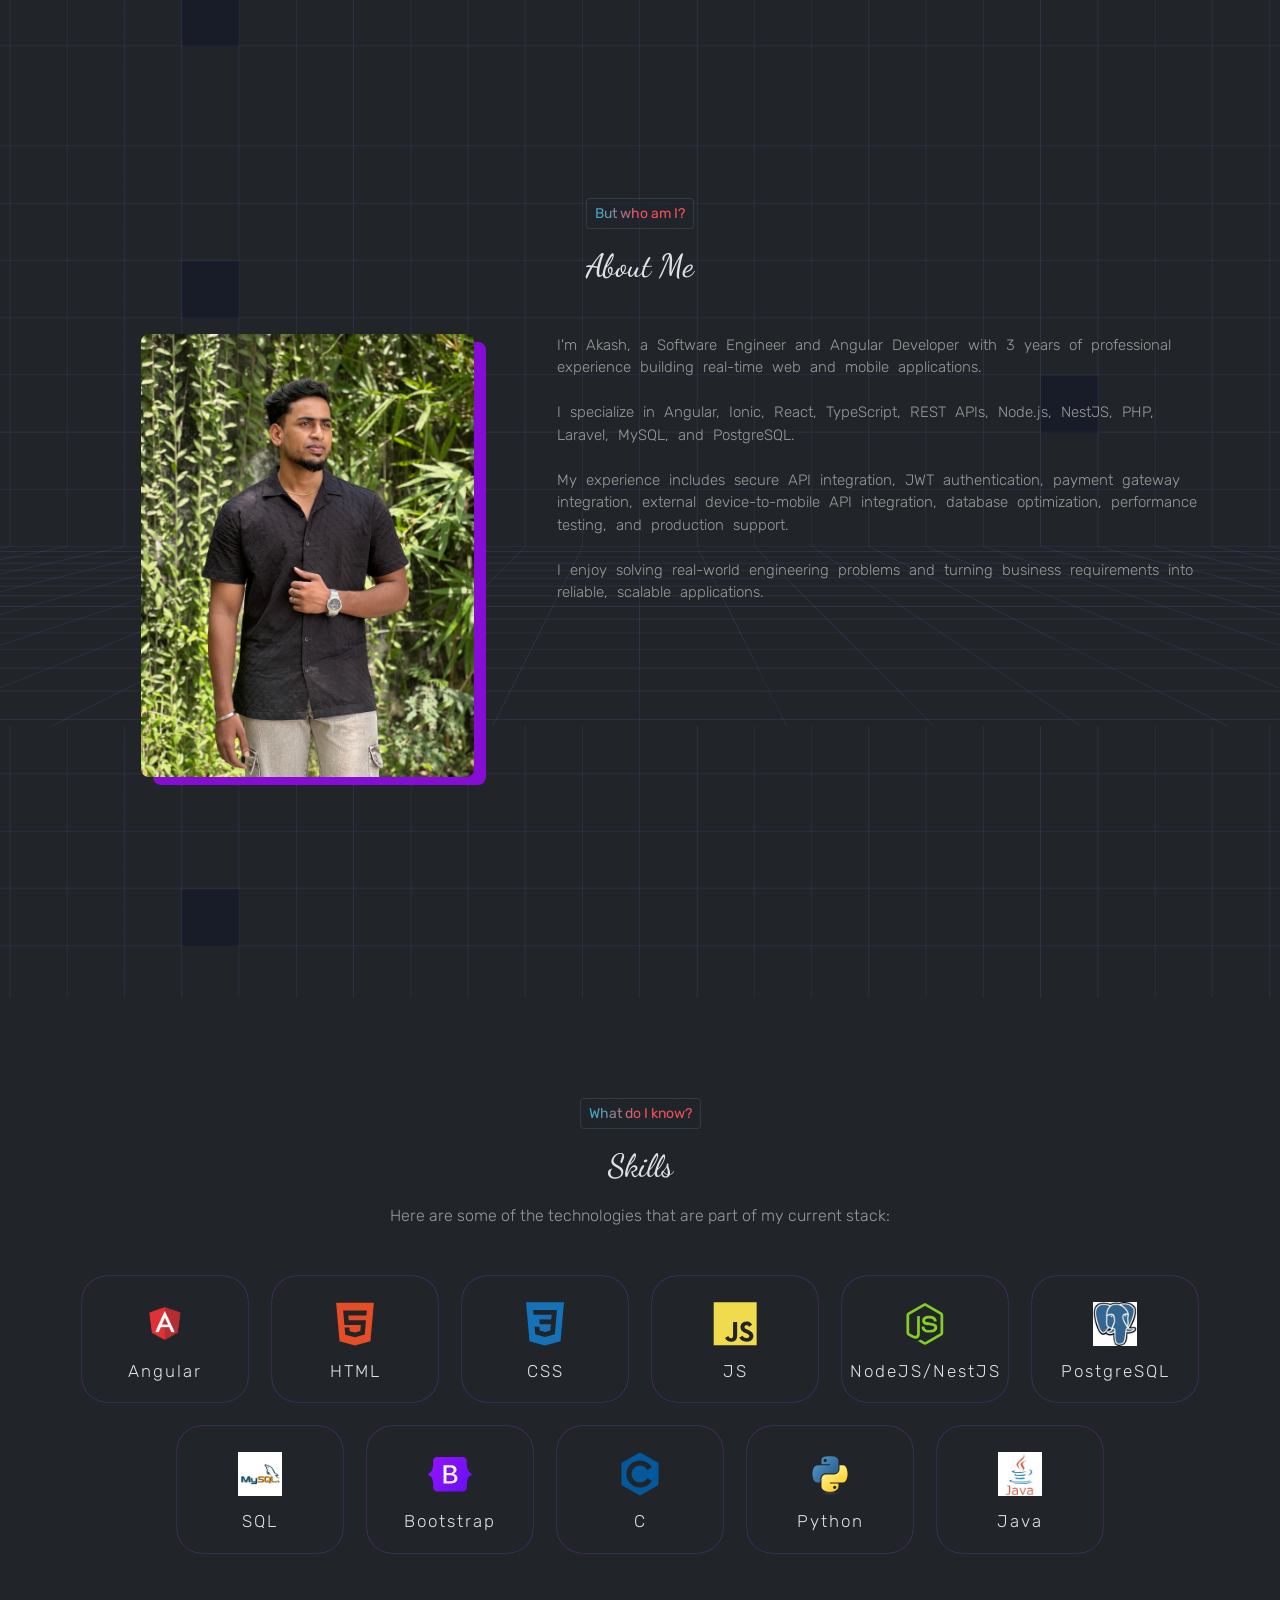
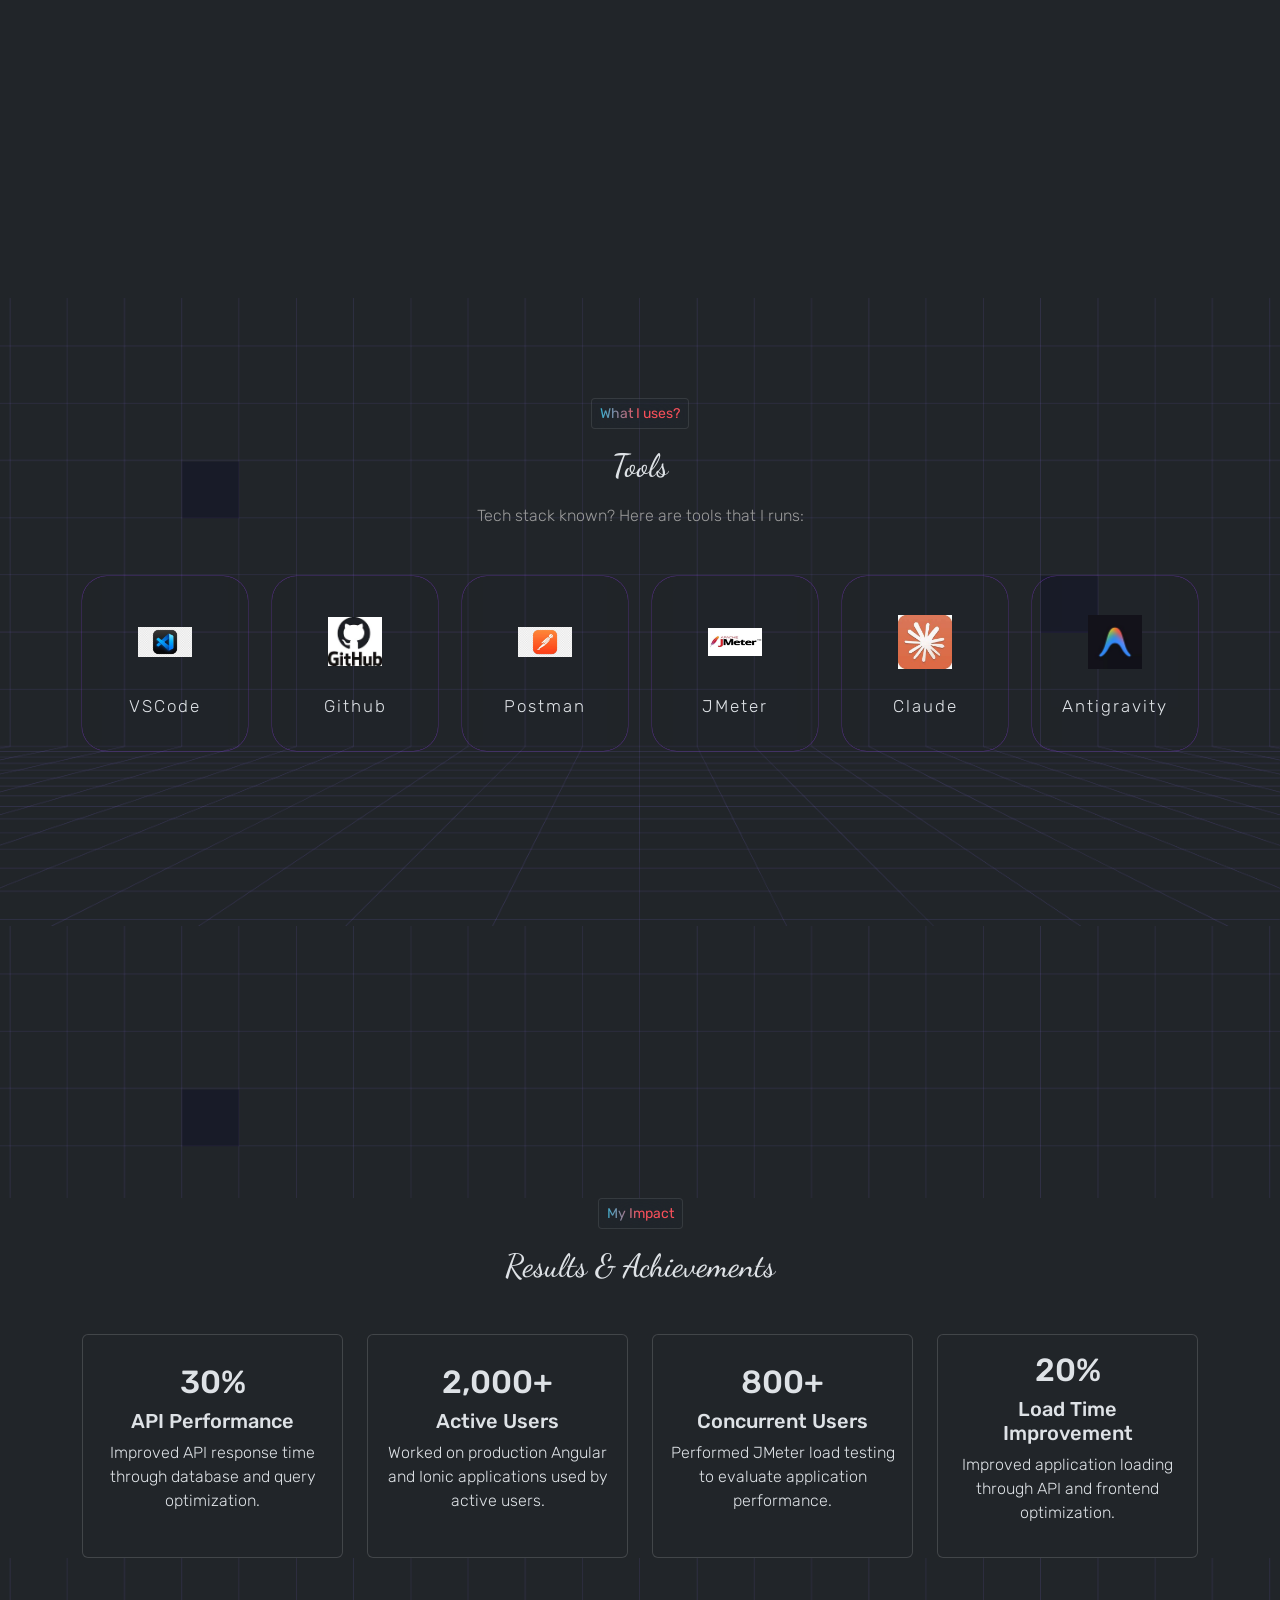
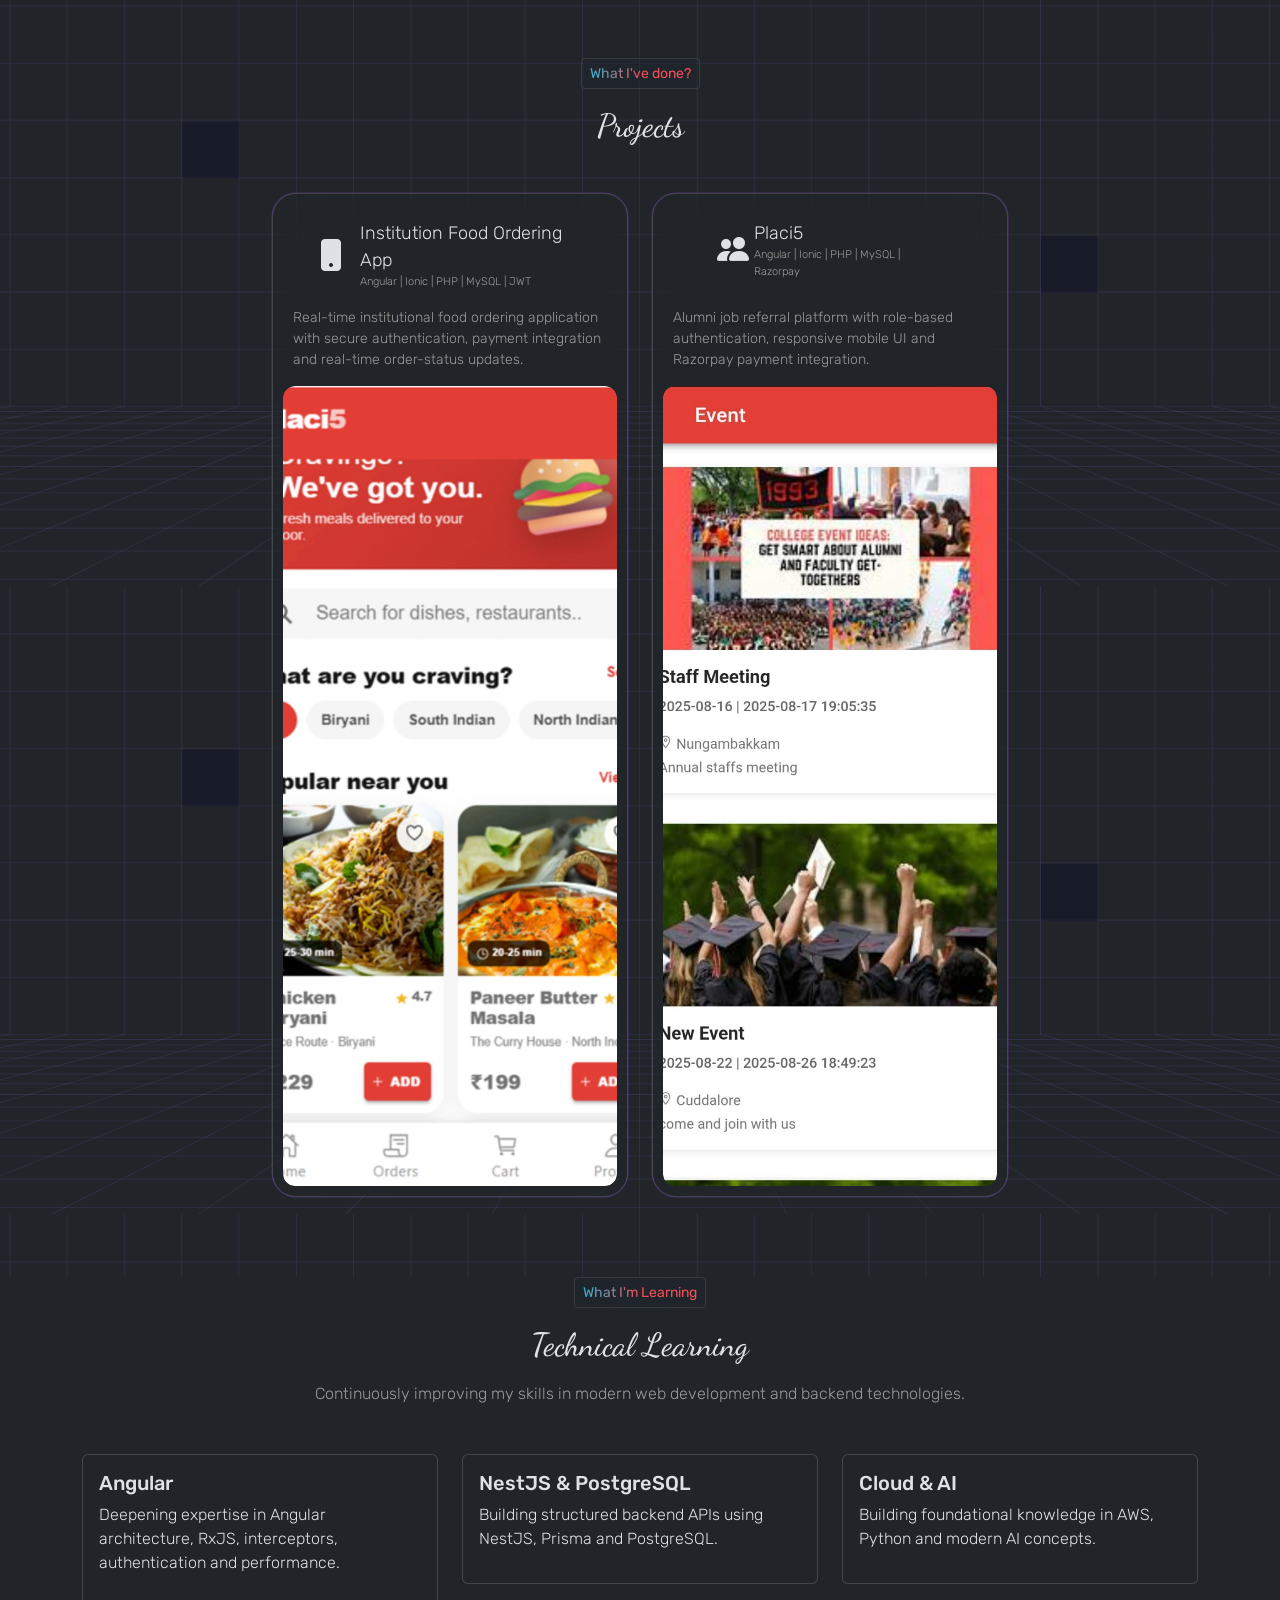
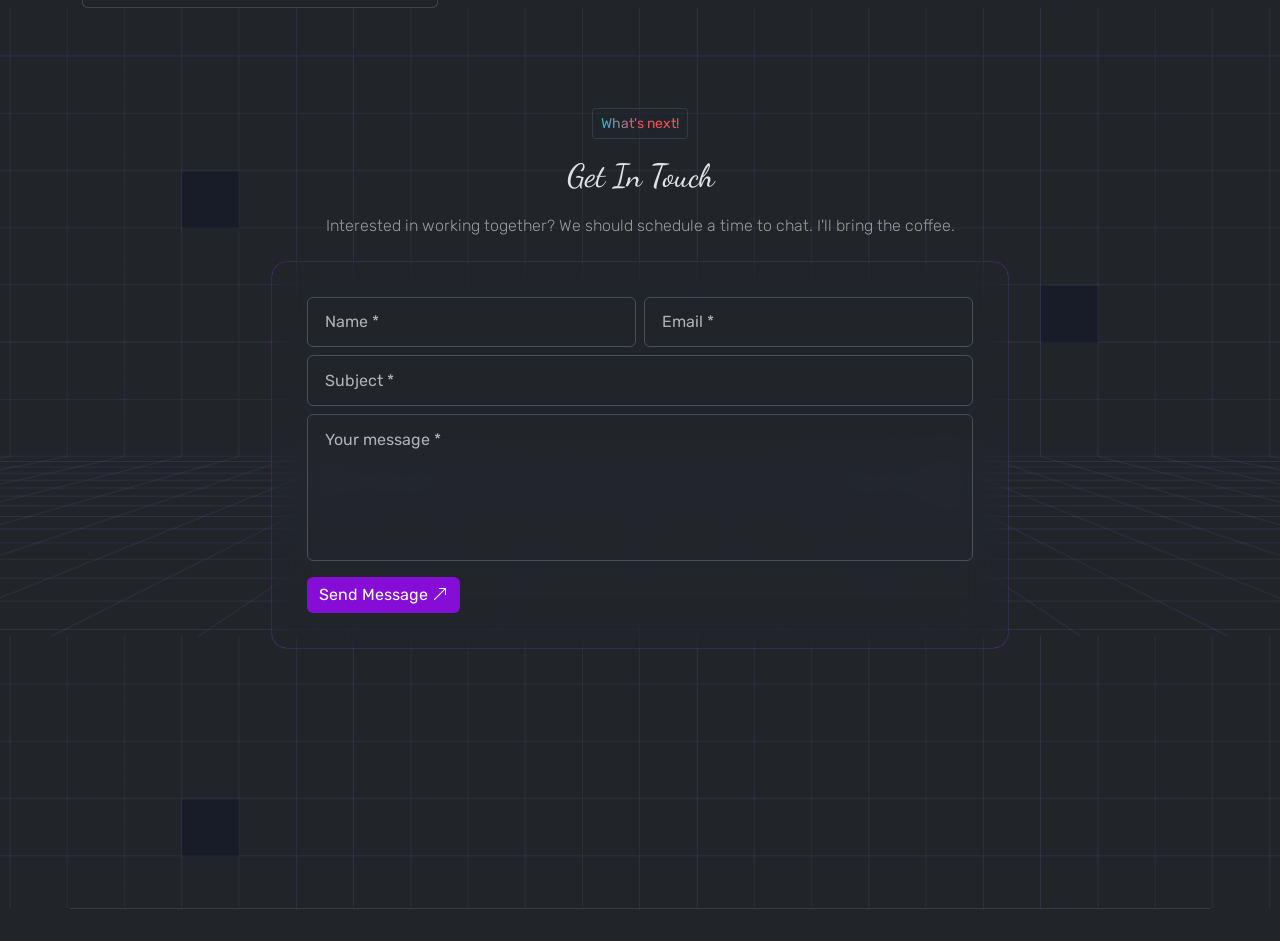
==== commit 5af54245: "space" ====
--- a/index.html
+++ b/index.html
@@ -174,7 +174,7 @@
                     <button type="button" class="btn btn-sm mt-3 mb-3 btn-showcase"  data-aos="fade-up" data-aos-delay="400"><i class="bi bi-stars"></i>Angular Developer & Software Engineer</button>
 
         <p class="experience">
-            3 Years of Experience |
+            3 Years of Experience | 
             Angular &bull; Ionic &bull; TypeScript &bull; Node.js &bull; NestJS &bull; PHP &bull; SQL &bull; PostgreSQL &bull; REST APIs &bull; JWT Authentication &bull; Payment Gateway Integration &bull; Database Optimization &bull; Application Performance
         </p>
                     <!-- <p class="tagline mb-3" data-aos="fade-up" data-aos-delay="600">Started <span class="underline">unintentionally</span> with core languages in 2023 â€” just exploring and learning along the way. Today, I <span class="underline">intentionally</span> craft beautiful designs and build responsive, user-friendly mobile apps and projects using modern frameworks â€” all with purpose and passion.</p> -->
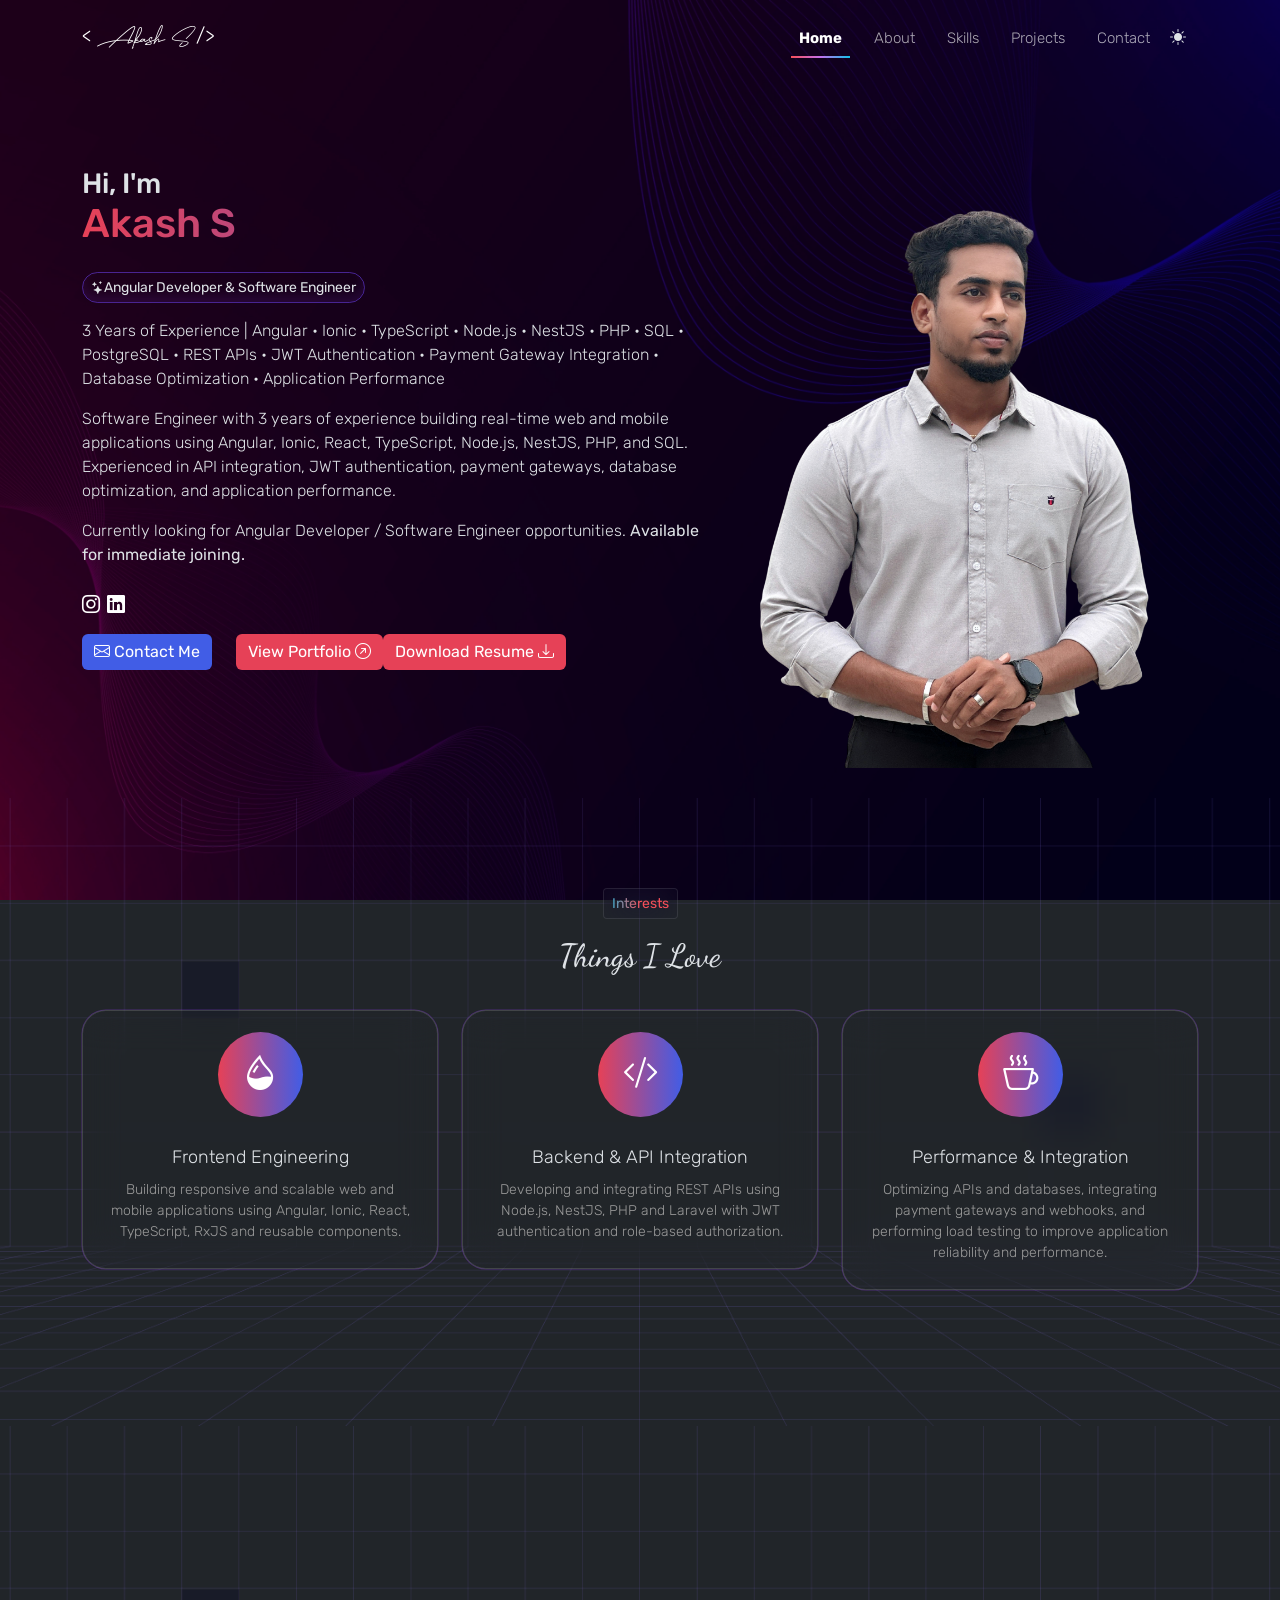
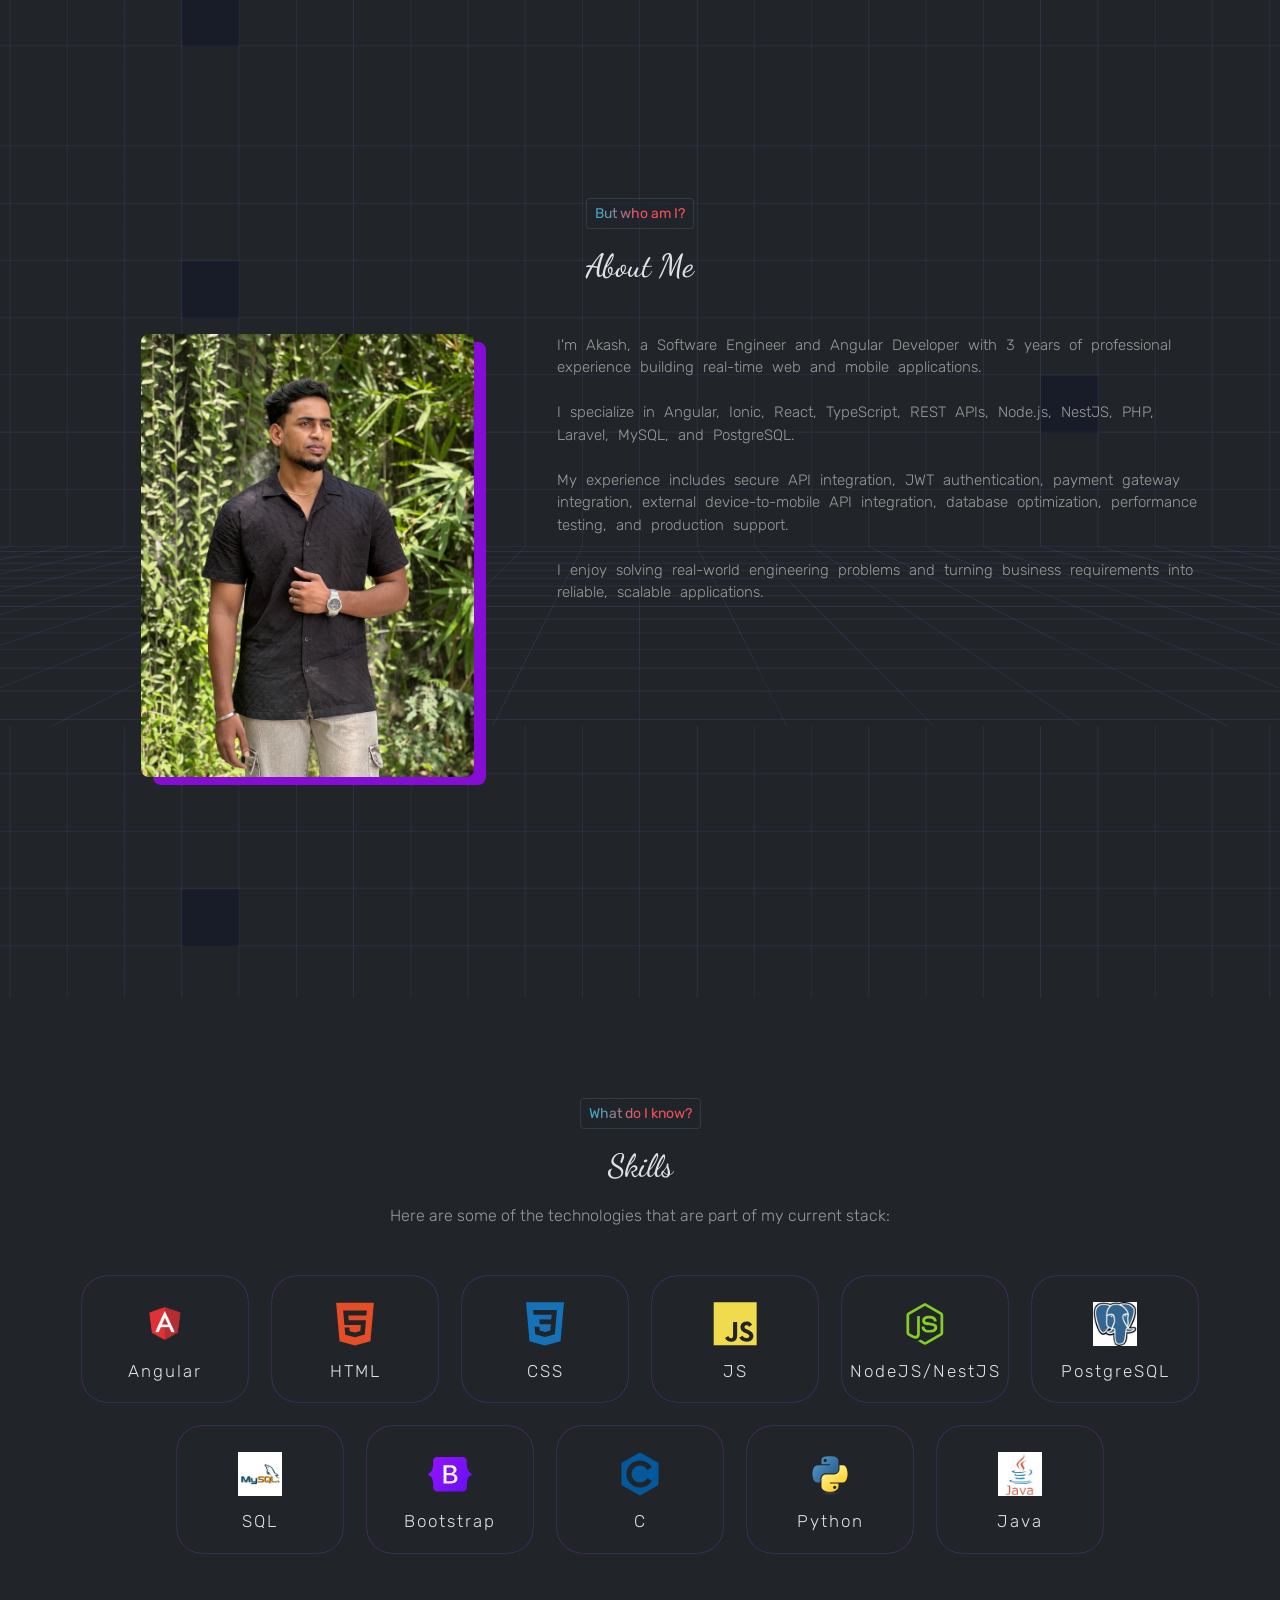
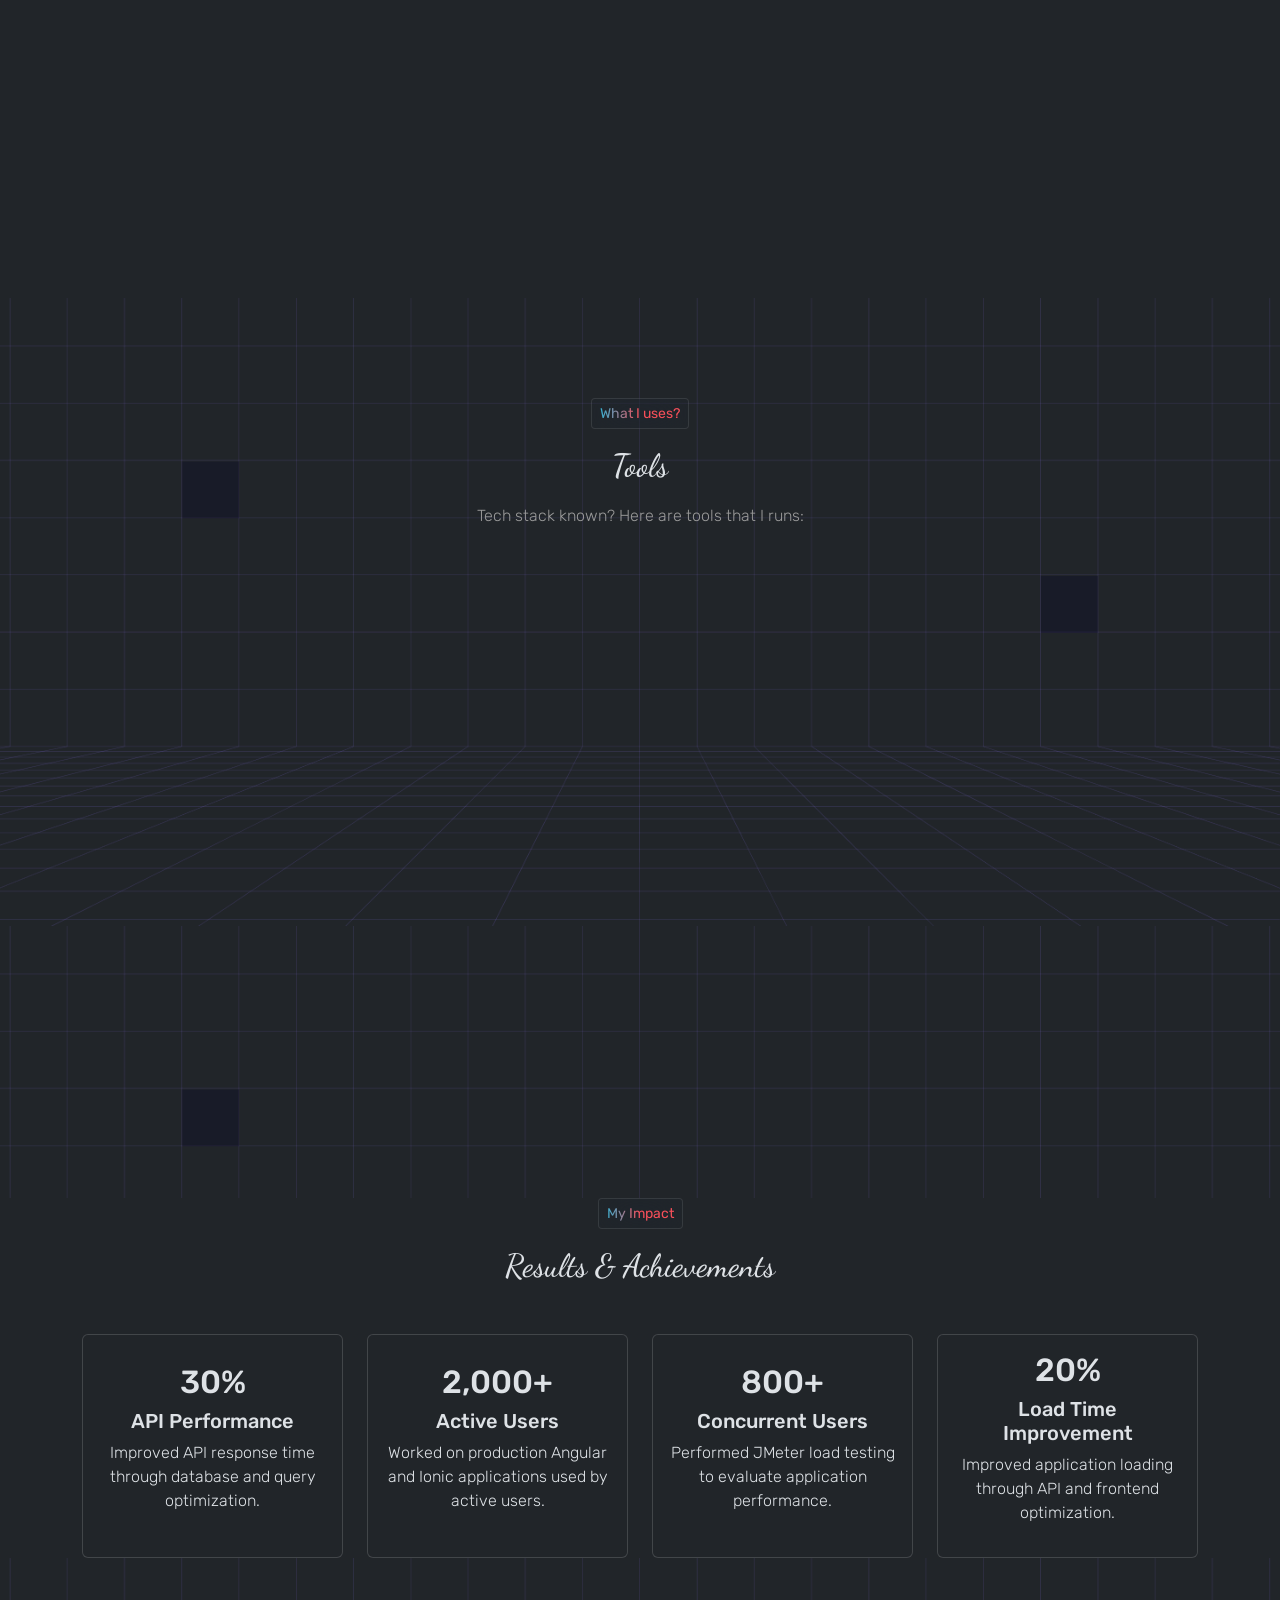
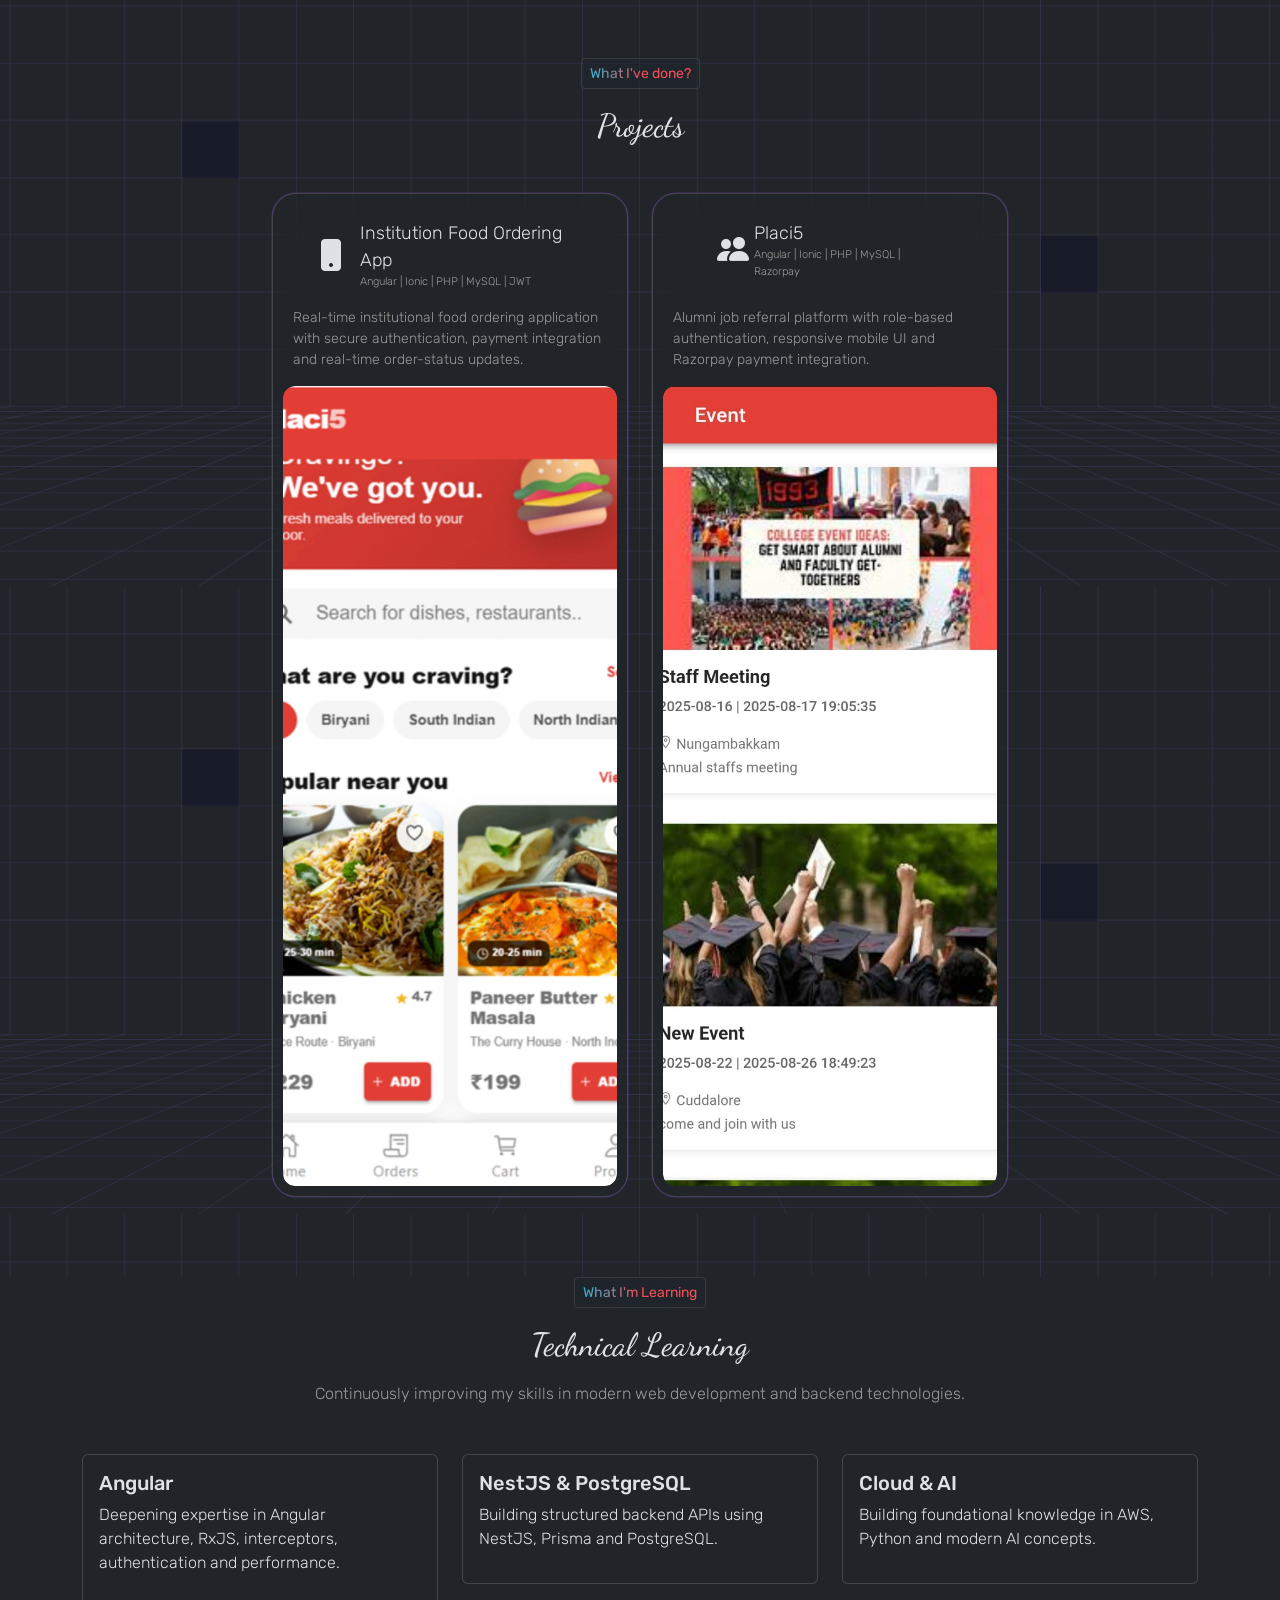
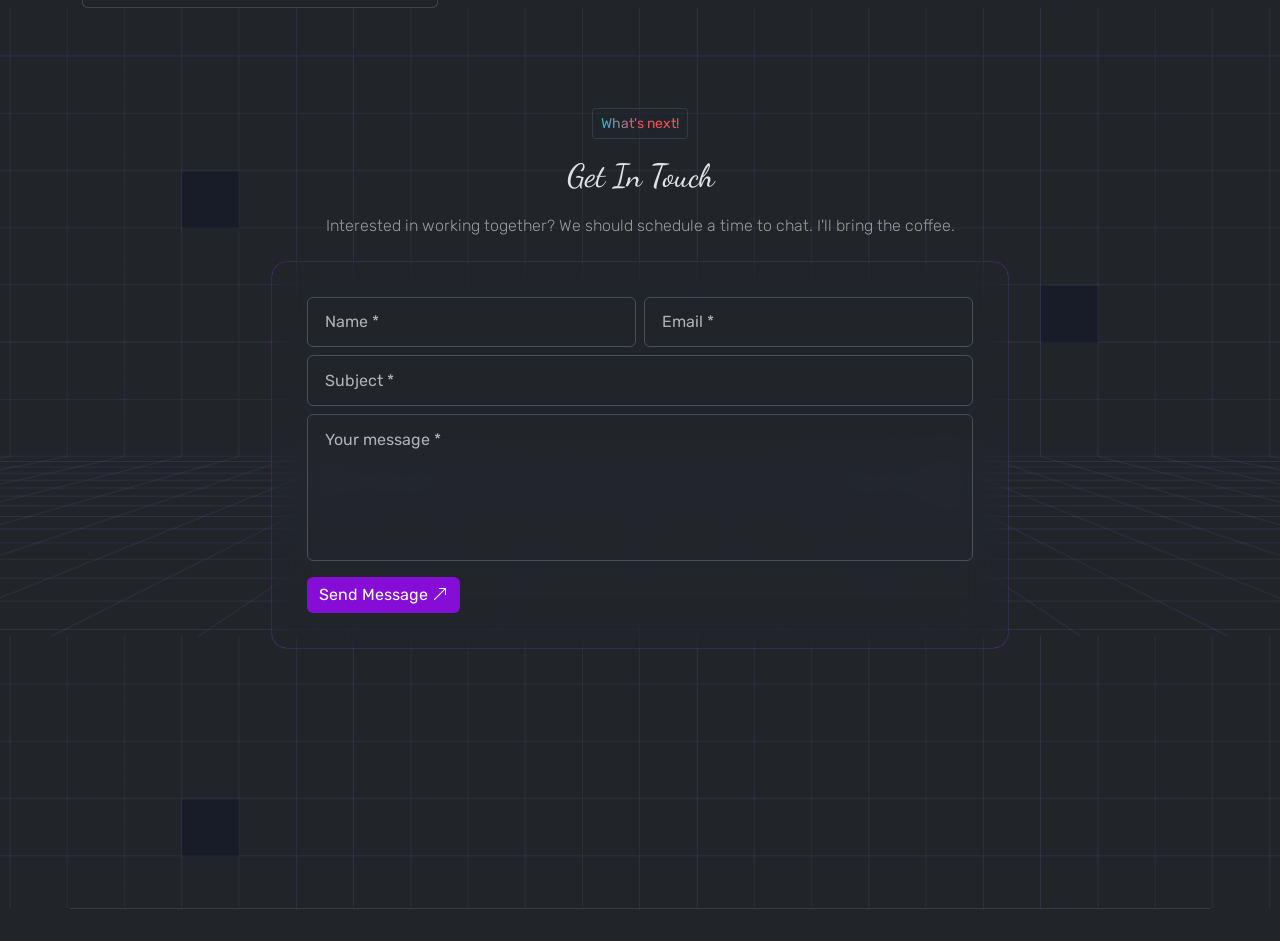
==== commit ecd6d41c: "new" ====
--- a/index.html
+++ b/index.html
@@ -5,7 +5,7 @@
     <meta name="viewport" content="width=device-width, initial-scale=1.0">
 
     <!-- Primary Meta Tags -->
-    <title>Akash S - Angular Frontend Developer</title>
+    <title>Akash S -- Angular Frontend Developer</title>
 
     <meta name="title" content="Akash S - Frontend Web Developer">
     <meta name="description" content="Akash S - Passionate Frontend Web Developer creating beautiful and responsive websites. Explore my portfolio and blog for tech insights.">
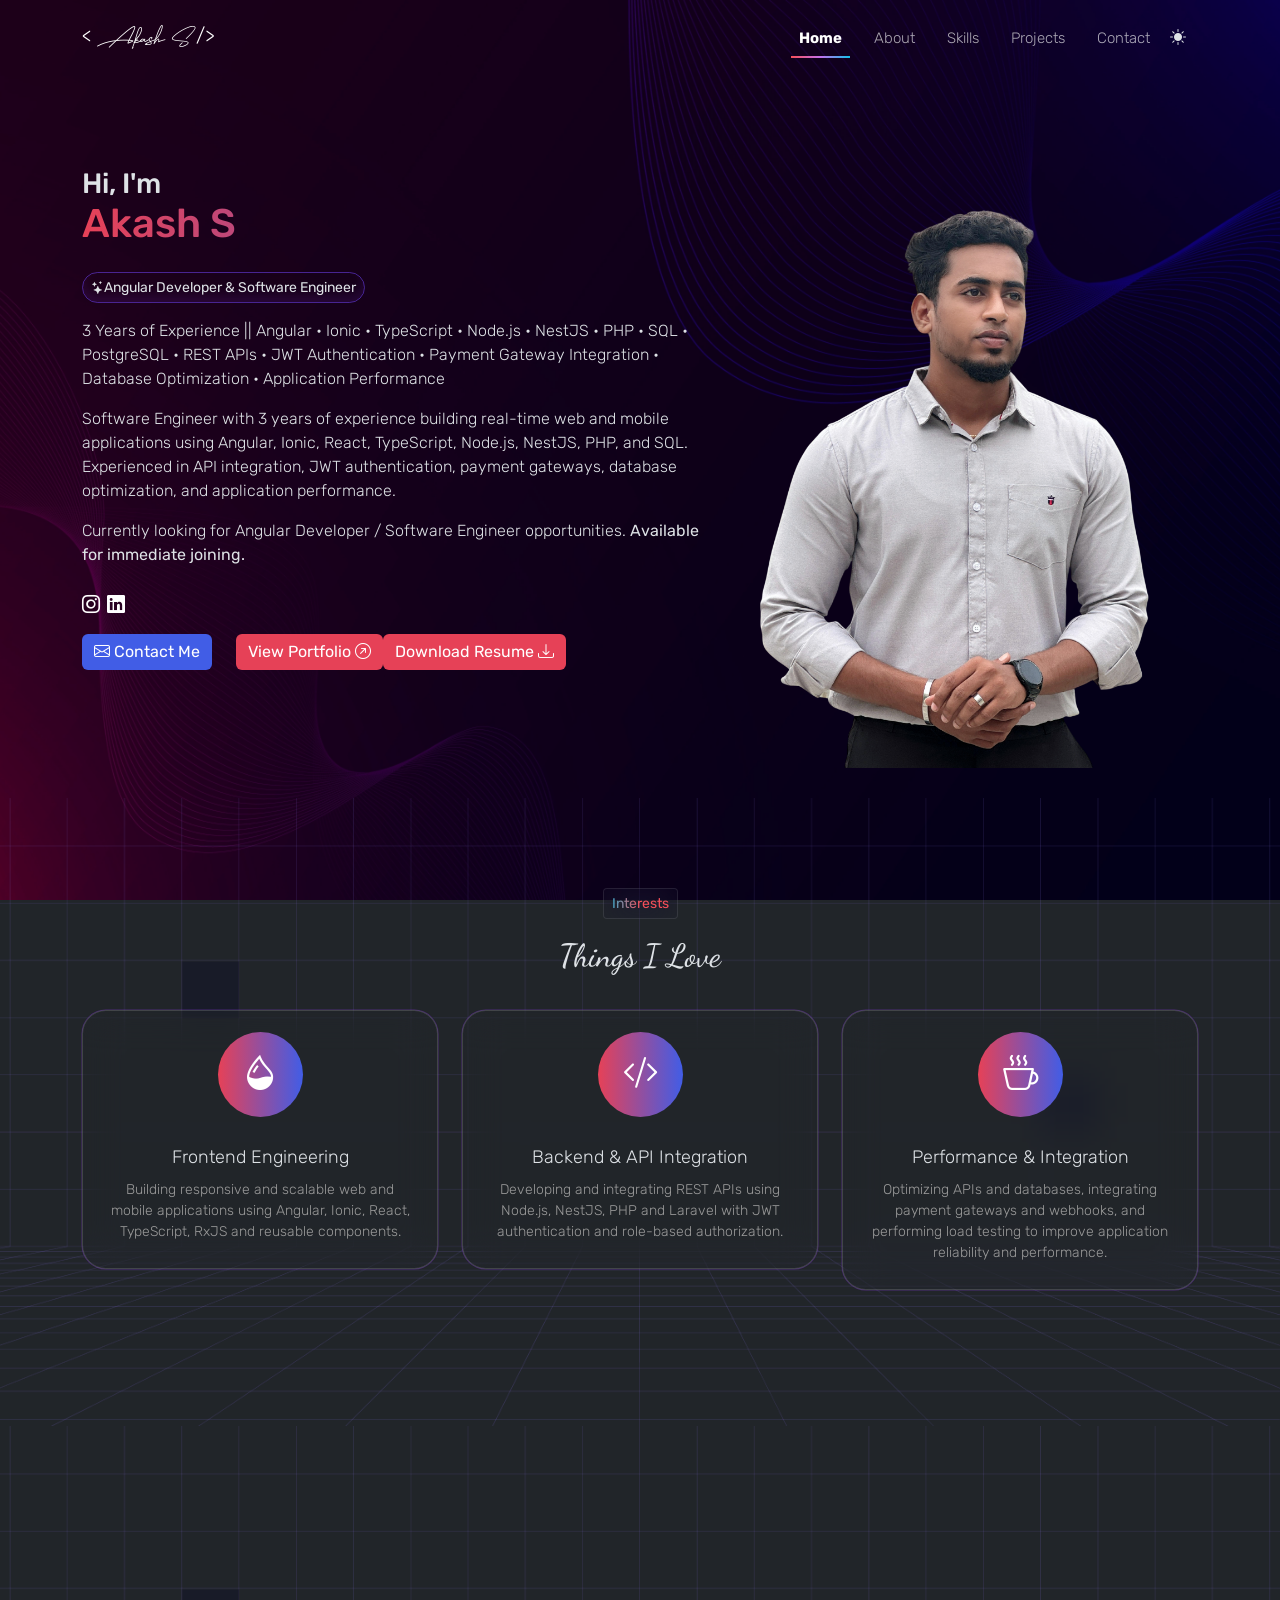
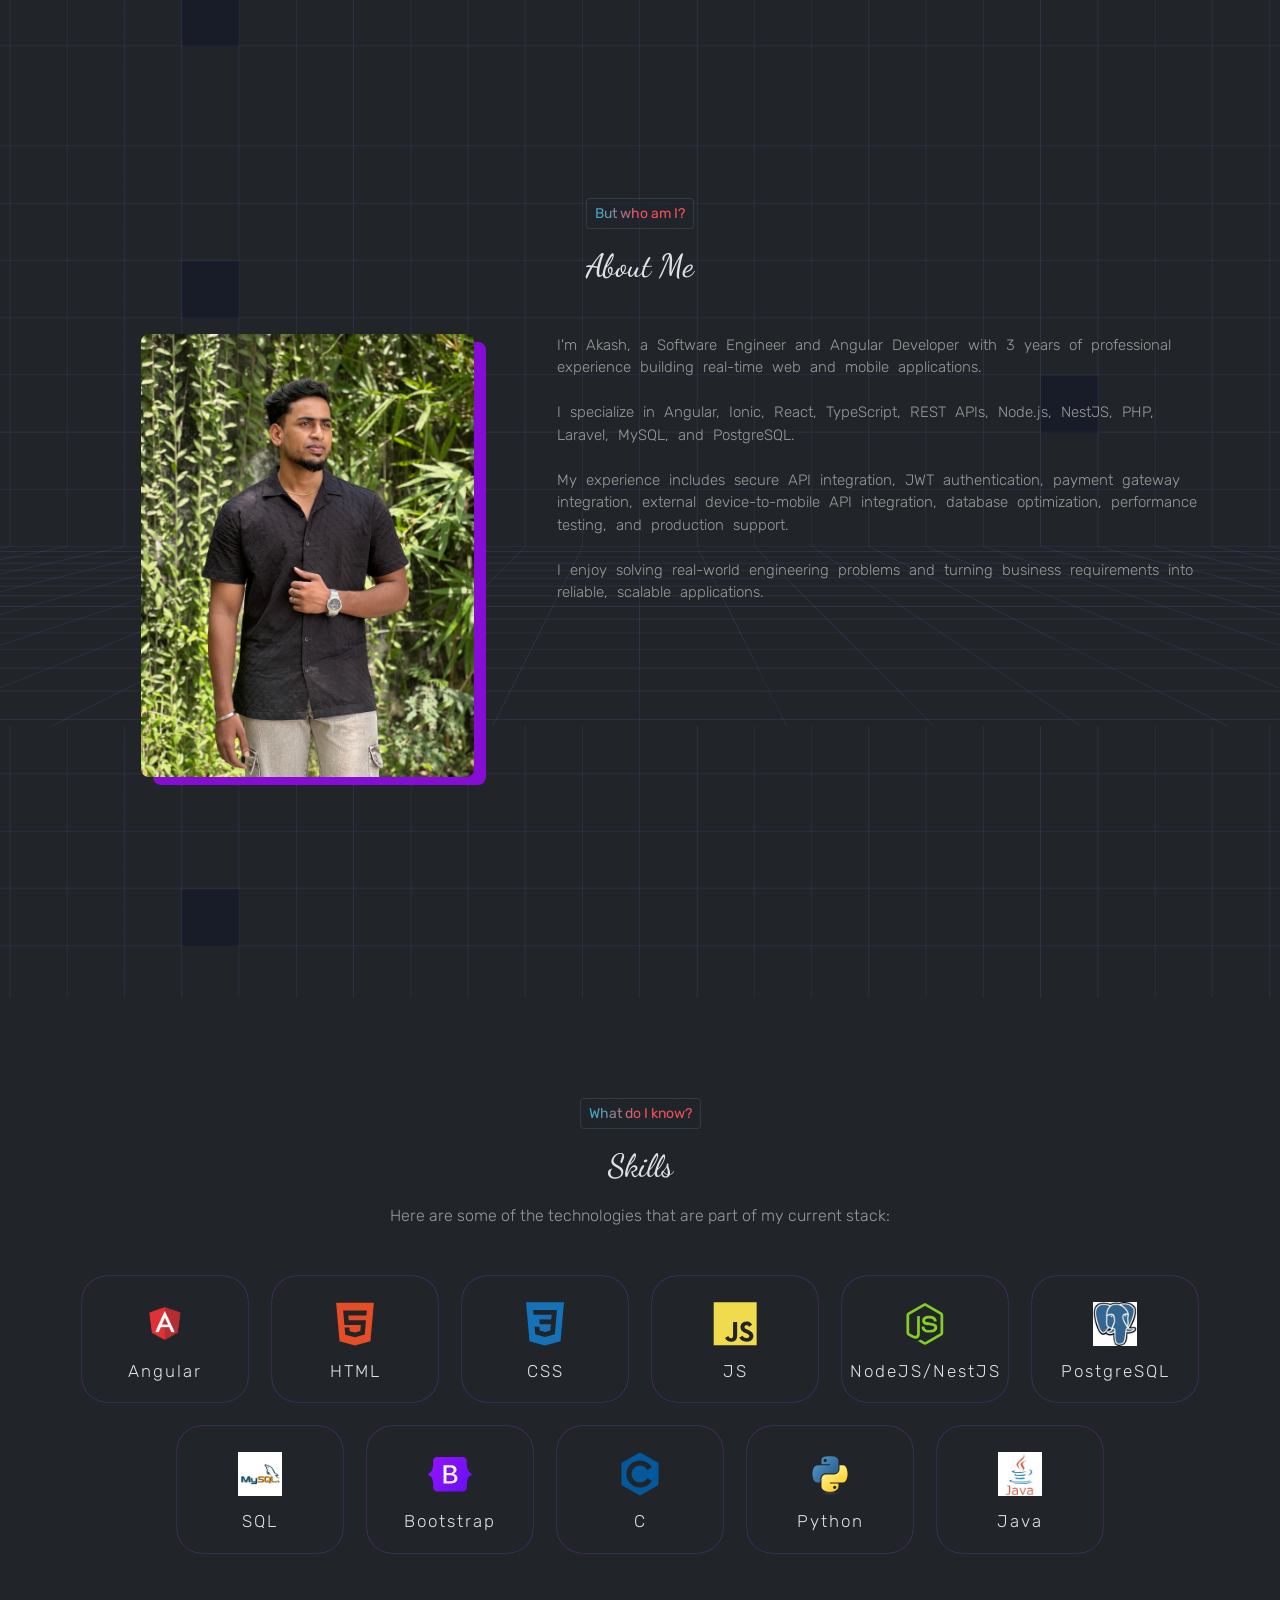
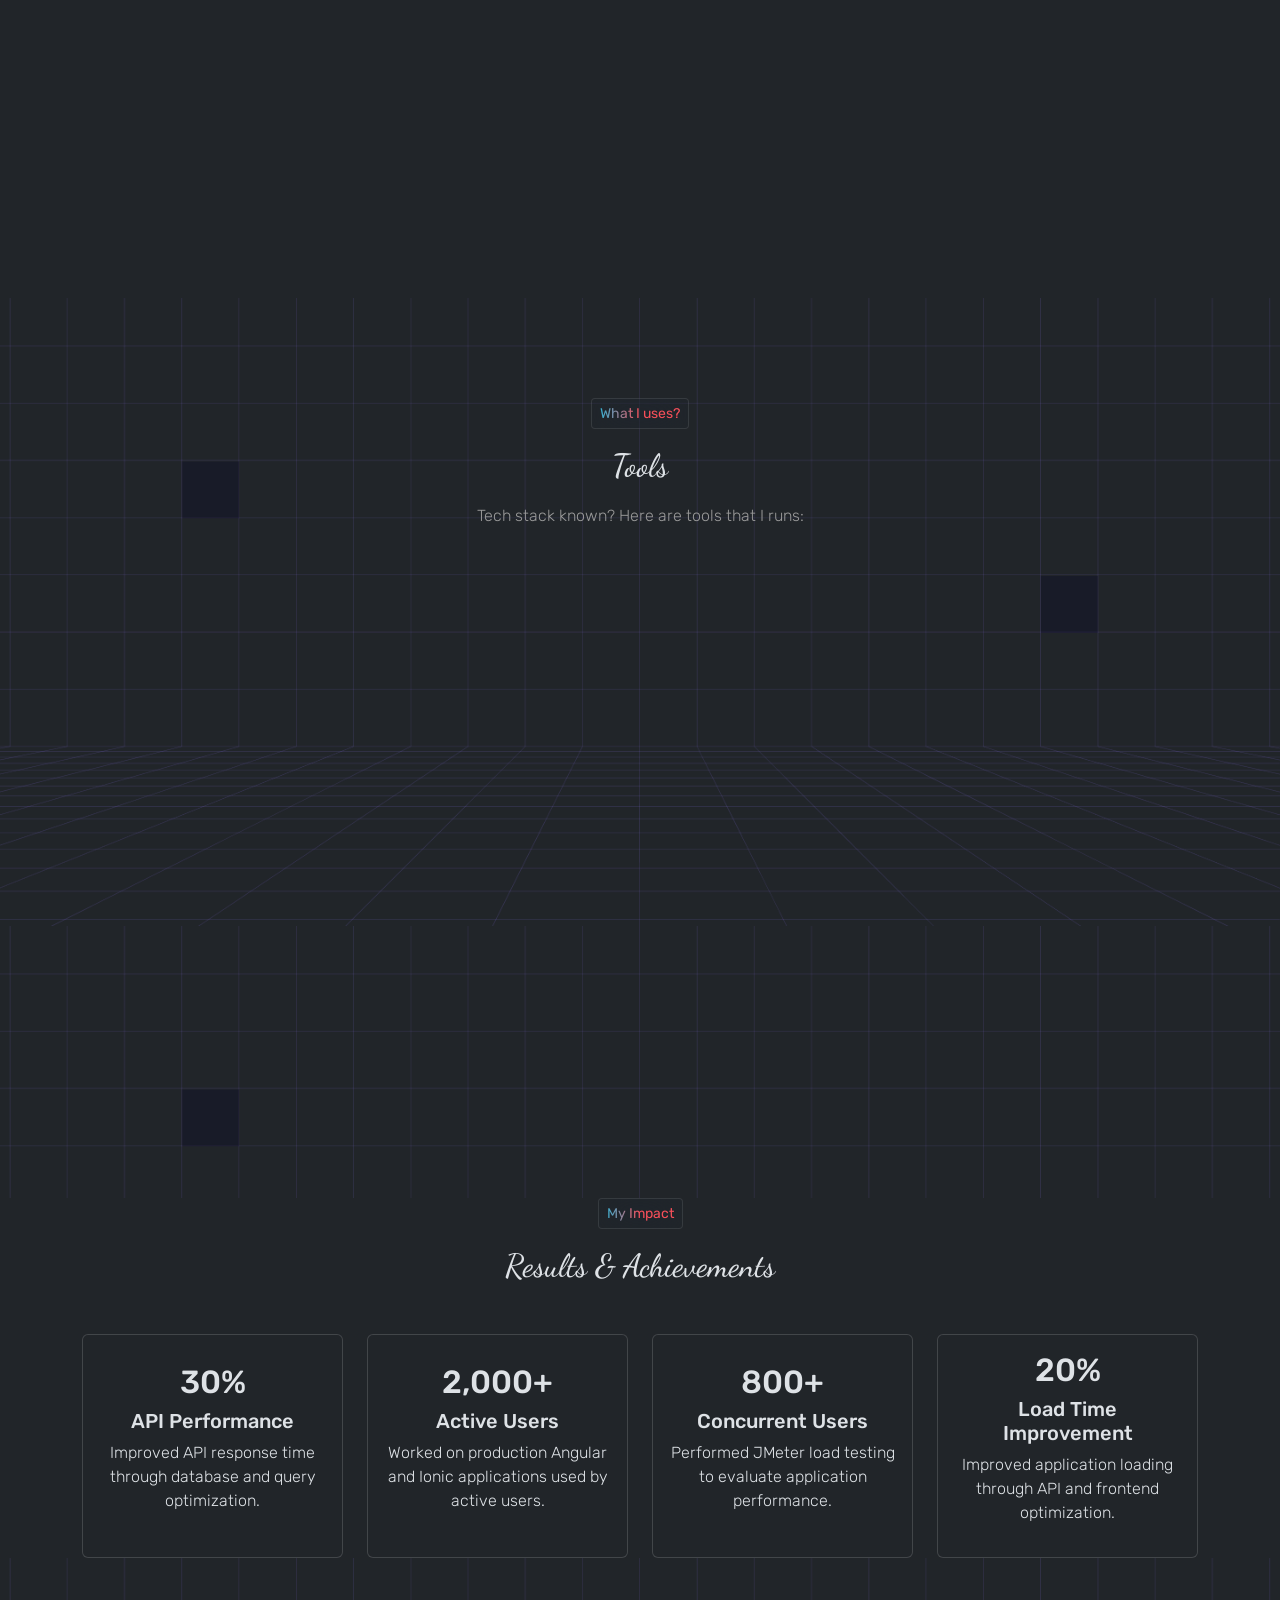
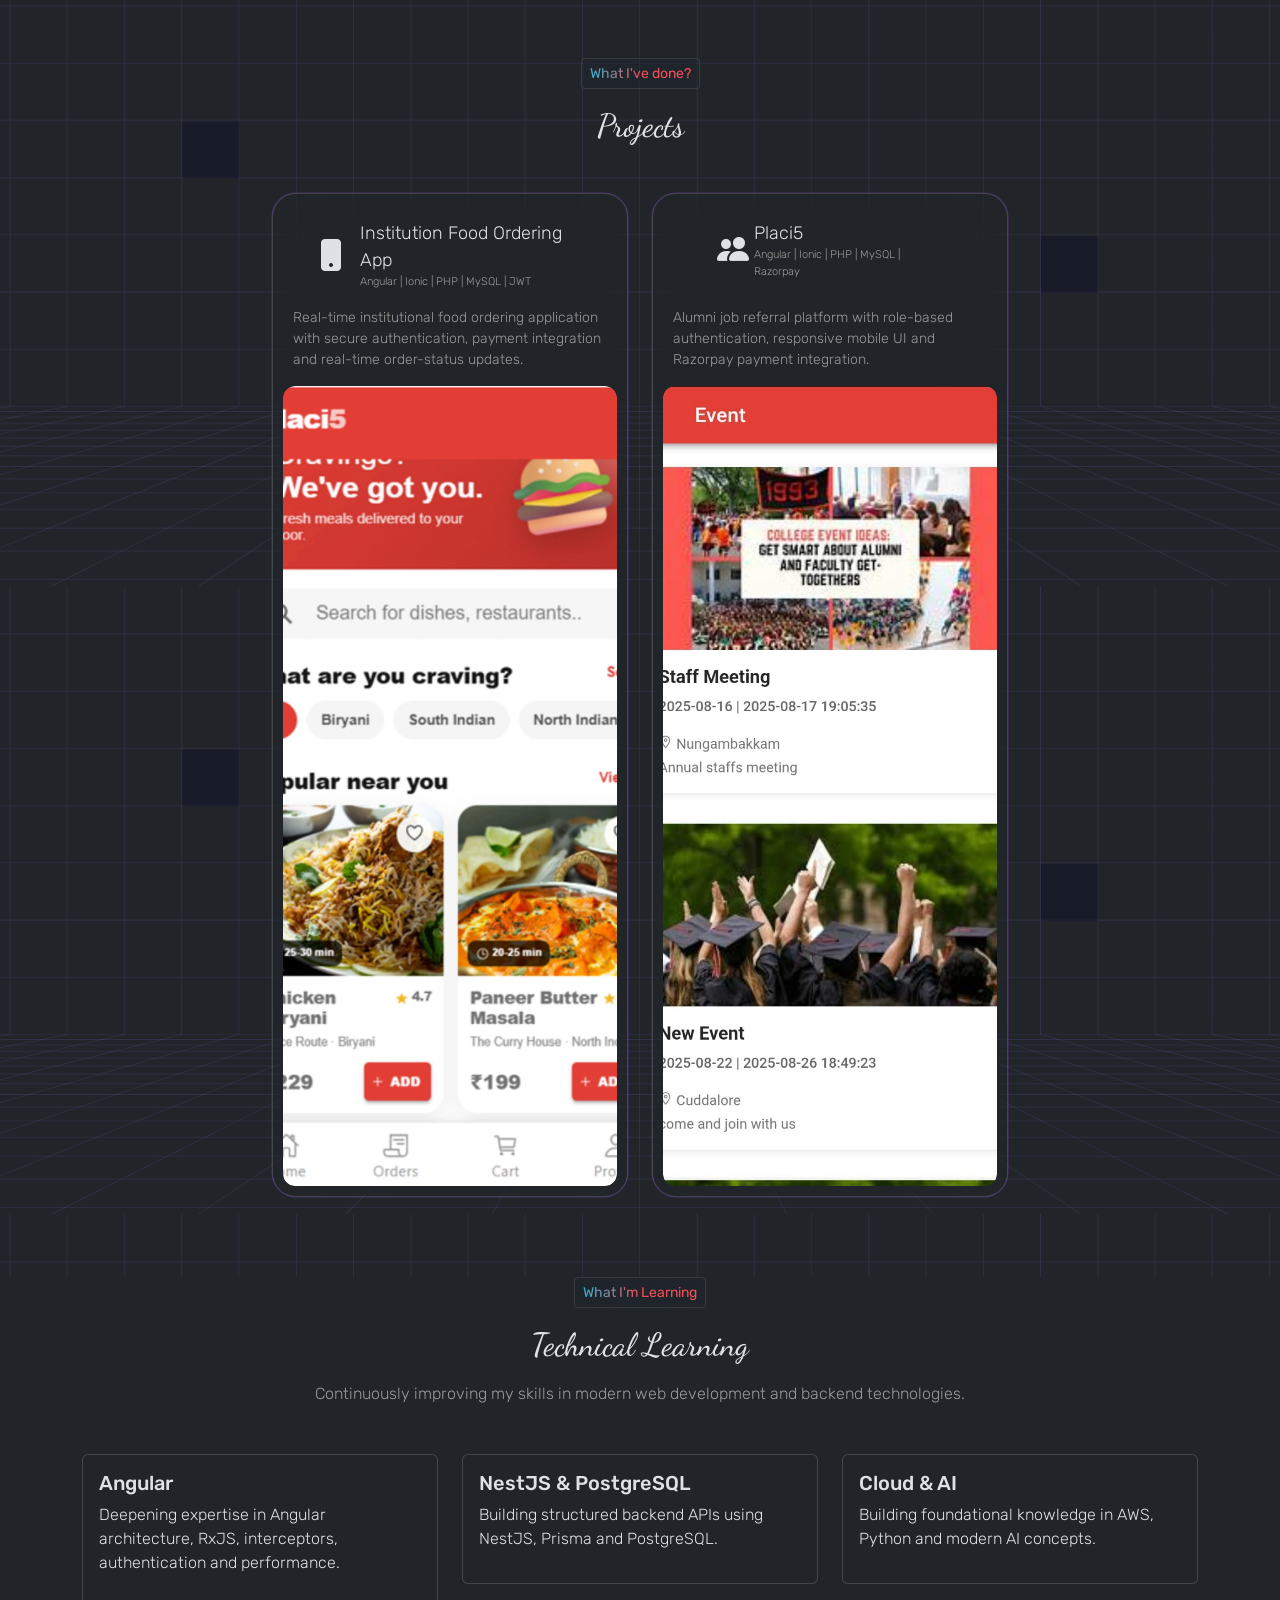
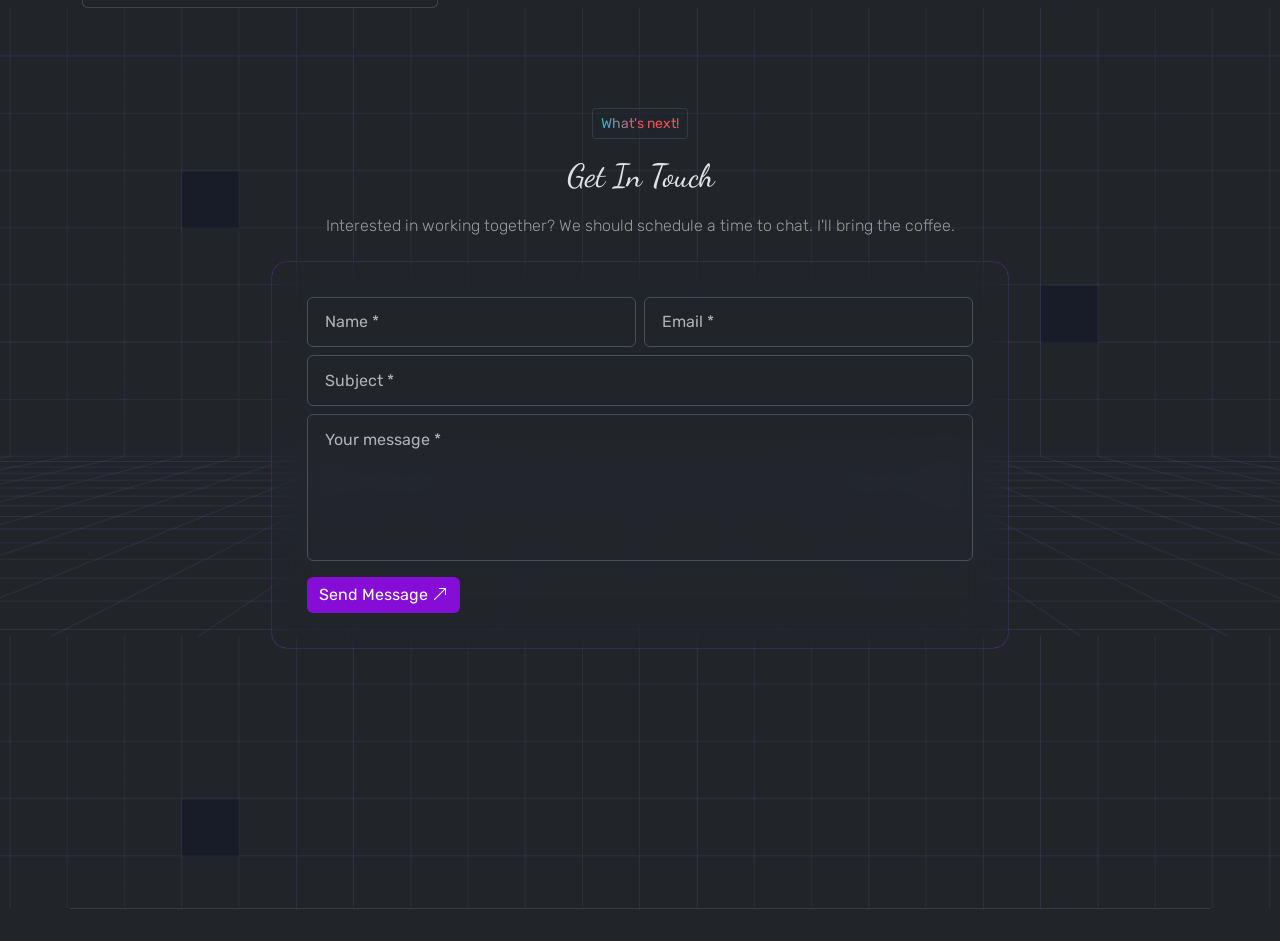
==== commit 53d9f7ff: "dev1 changes" ====
--- a/index.html
+++ b/index.html
@@ -174,7 +174,7 @@
                     <button type="button" class="btn btn-sm mt-3 mb-3 btn-showcase"  data-aos="fade-up" data-aos-delay="400"><i class="bi bi-stars"></i>Angular Developer & Software Engineer</button>
 
         <p class="experience">
-            3 Years of Experience | 
+            3 Years of Experience ||
             Angular &bull; Ionic &bull; TypeScript &bull; Node.js &bull; NestJS &bull; PHP &bull; SQL &bull; PostgreSQL &bull; REST APIs &bull; JWT Authentication &bull; Payment Gateway Integration &bull; Database Optimization &bull; Application Performance
         </p>
                     <!-- <p class="tagline mb-3" data-aos="fade-up" data-aos-delay="600">Started <span class="underline">unintentionally</span> with core languages in 2023 â€” just exploring and learning along the way. Today, I <span class="underline">intentionally</span> craft beautiful designs and build responsive, user-friendly mobile apps and projects using modern frameworks â€” all with purpose and passion.</p> -->
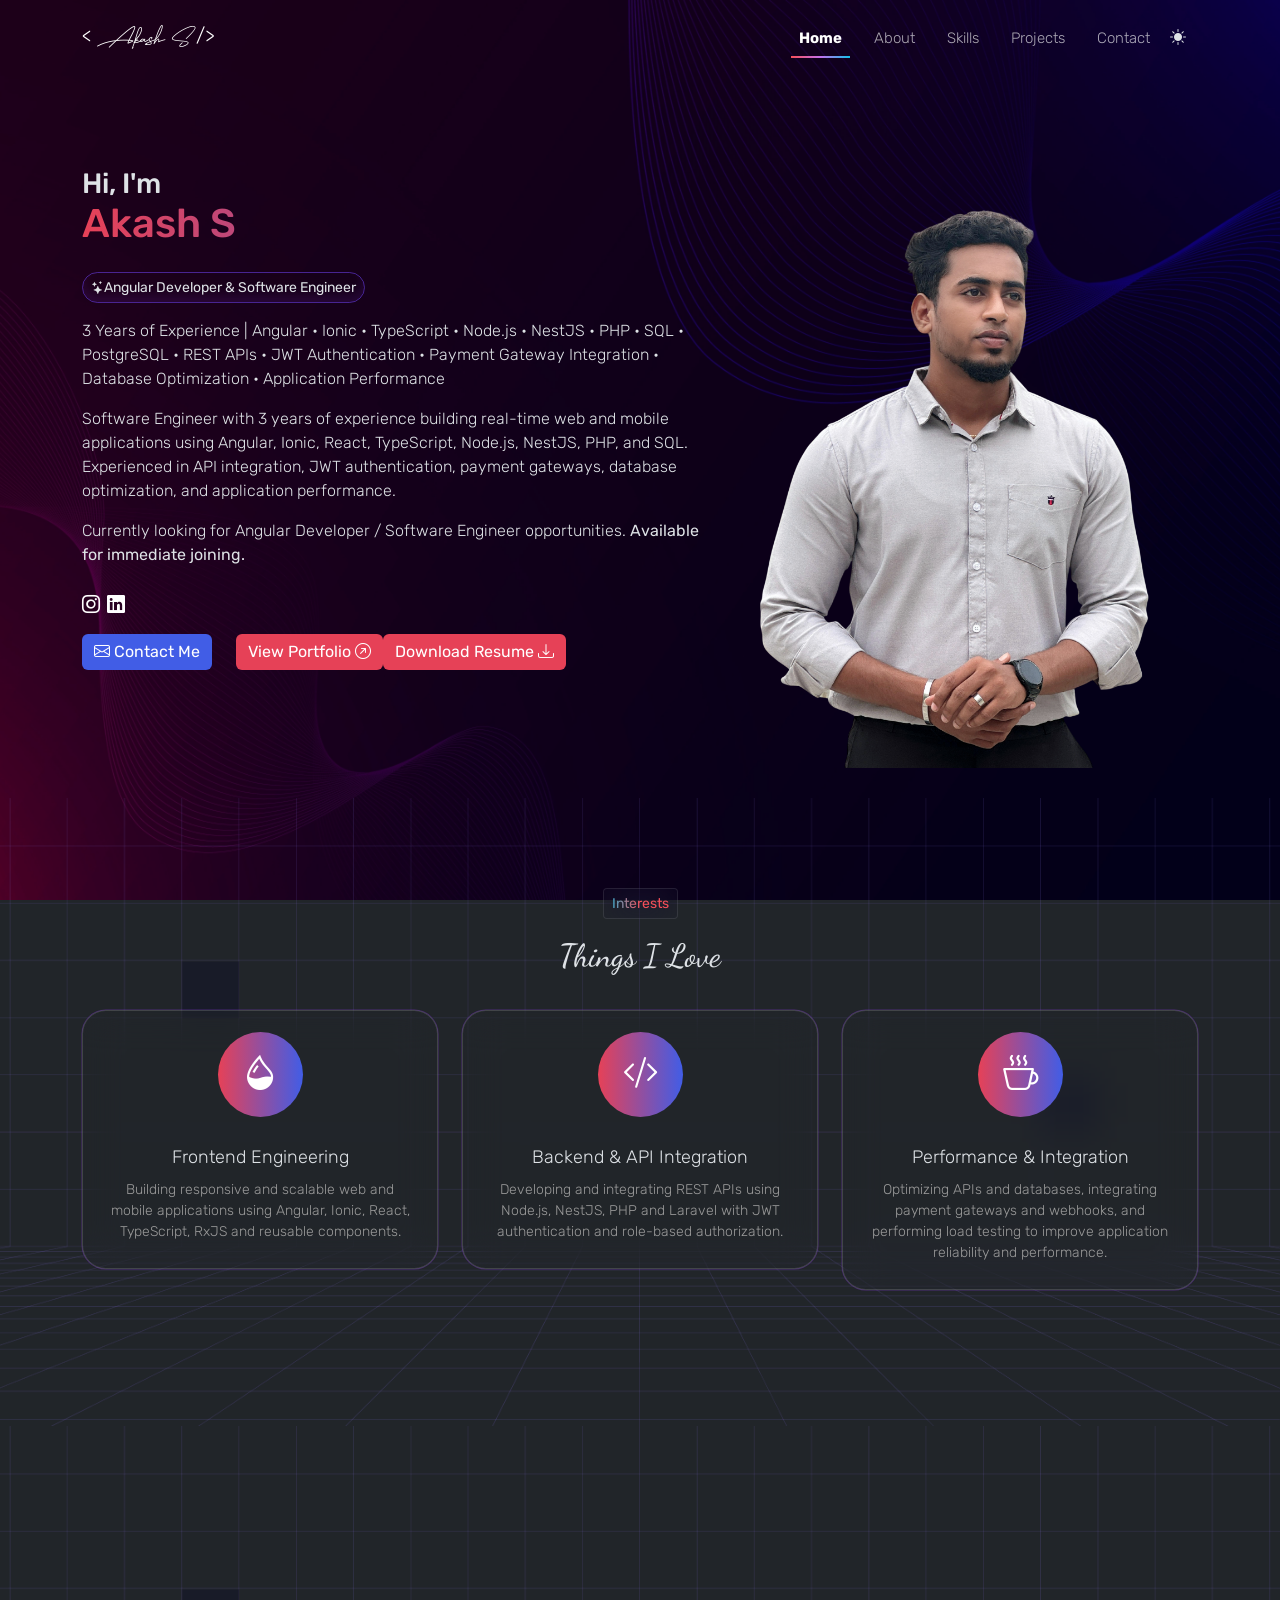
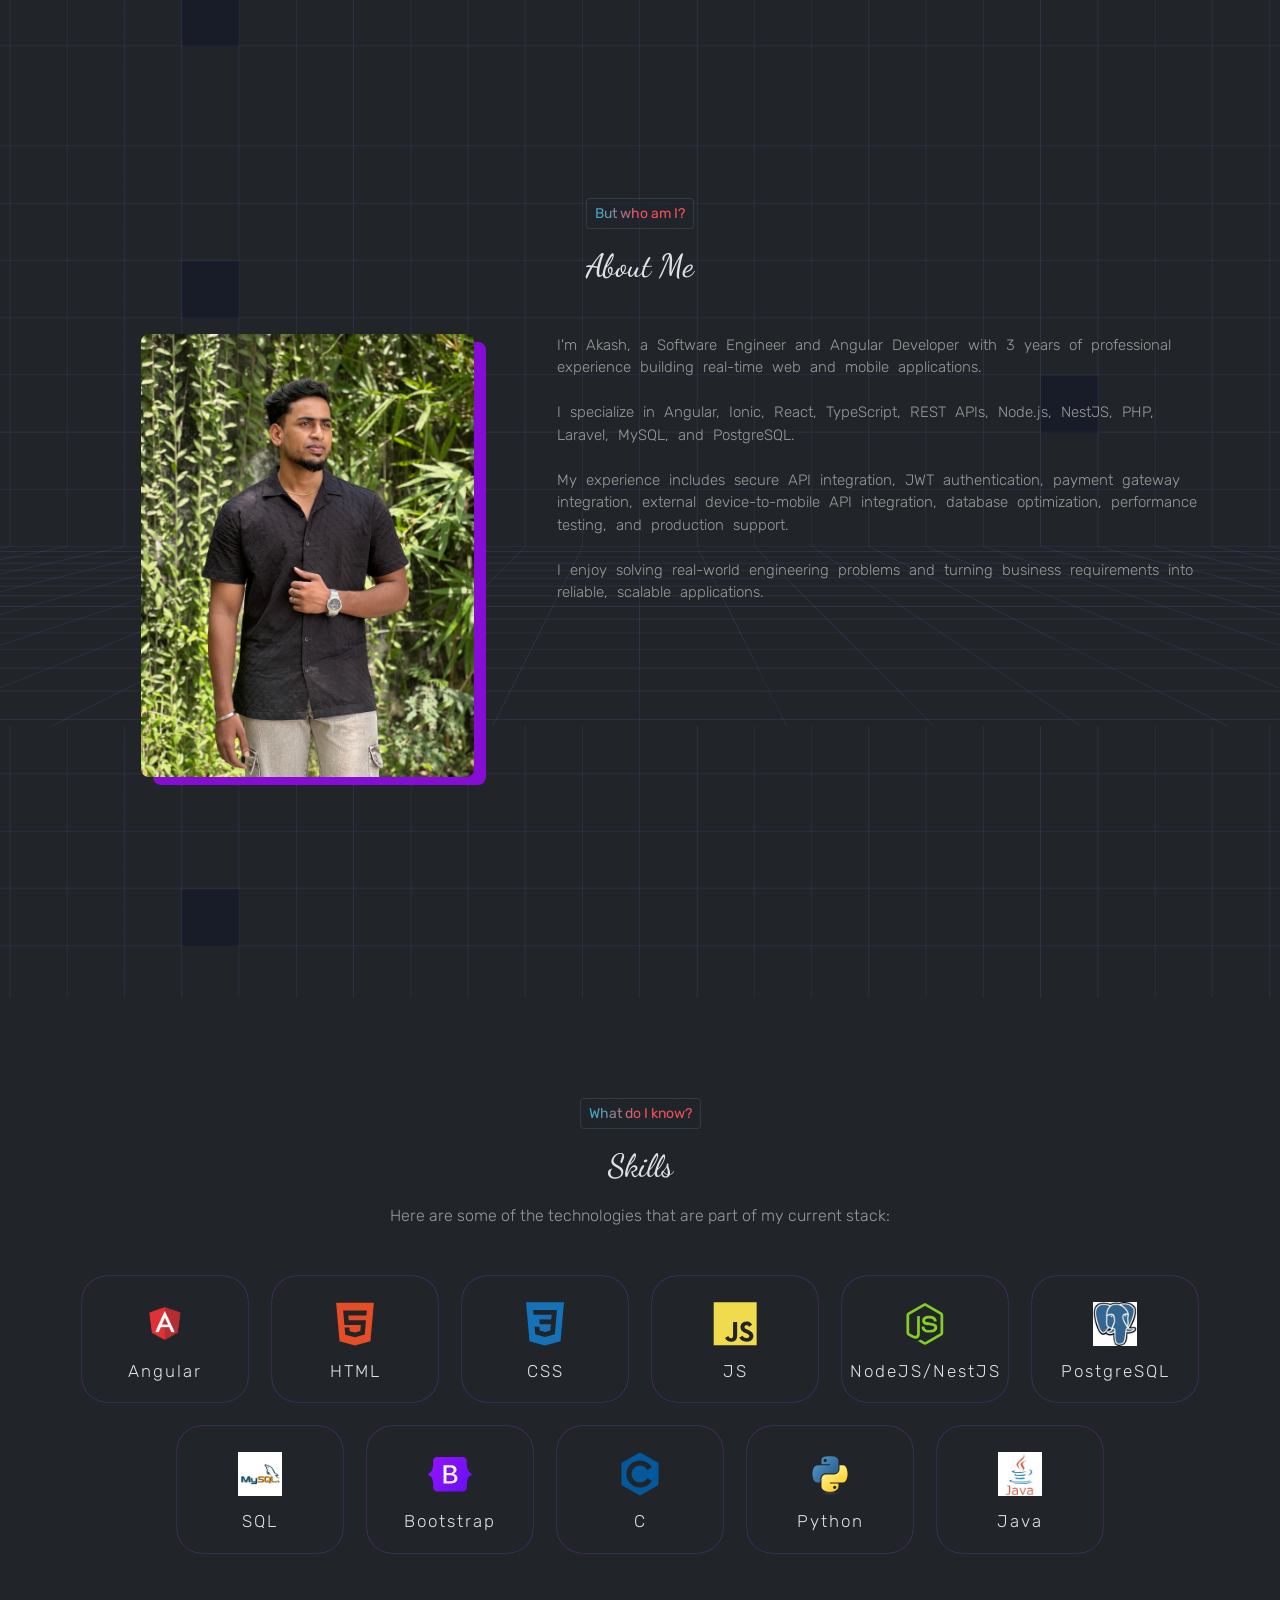
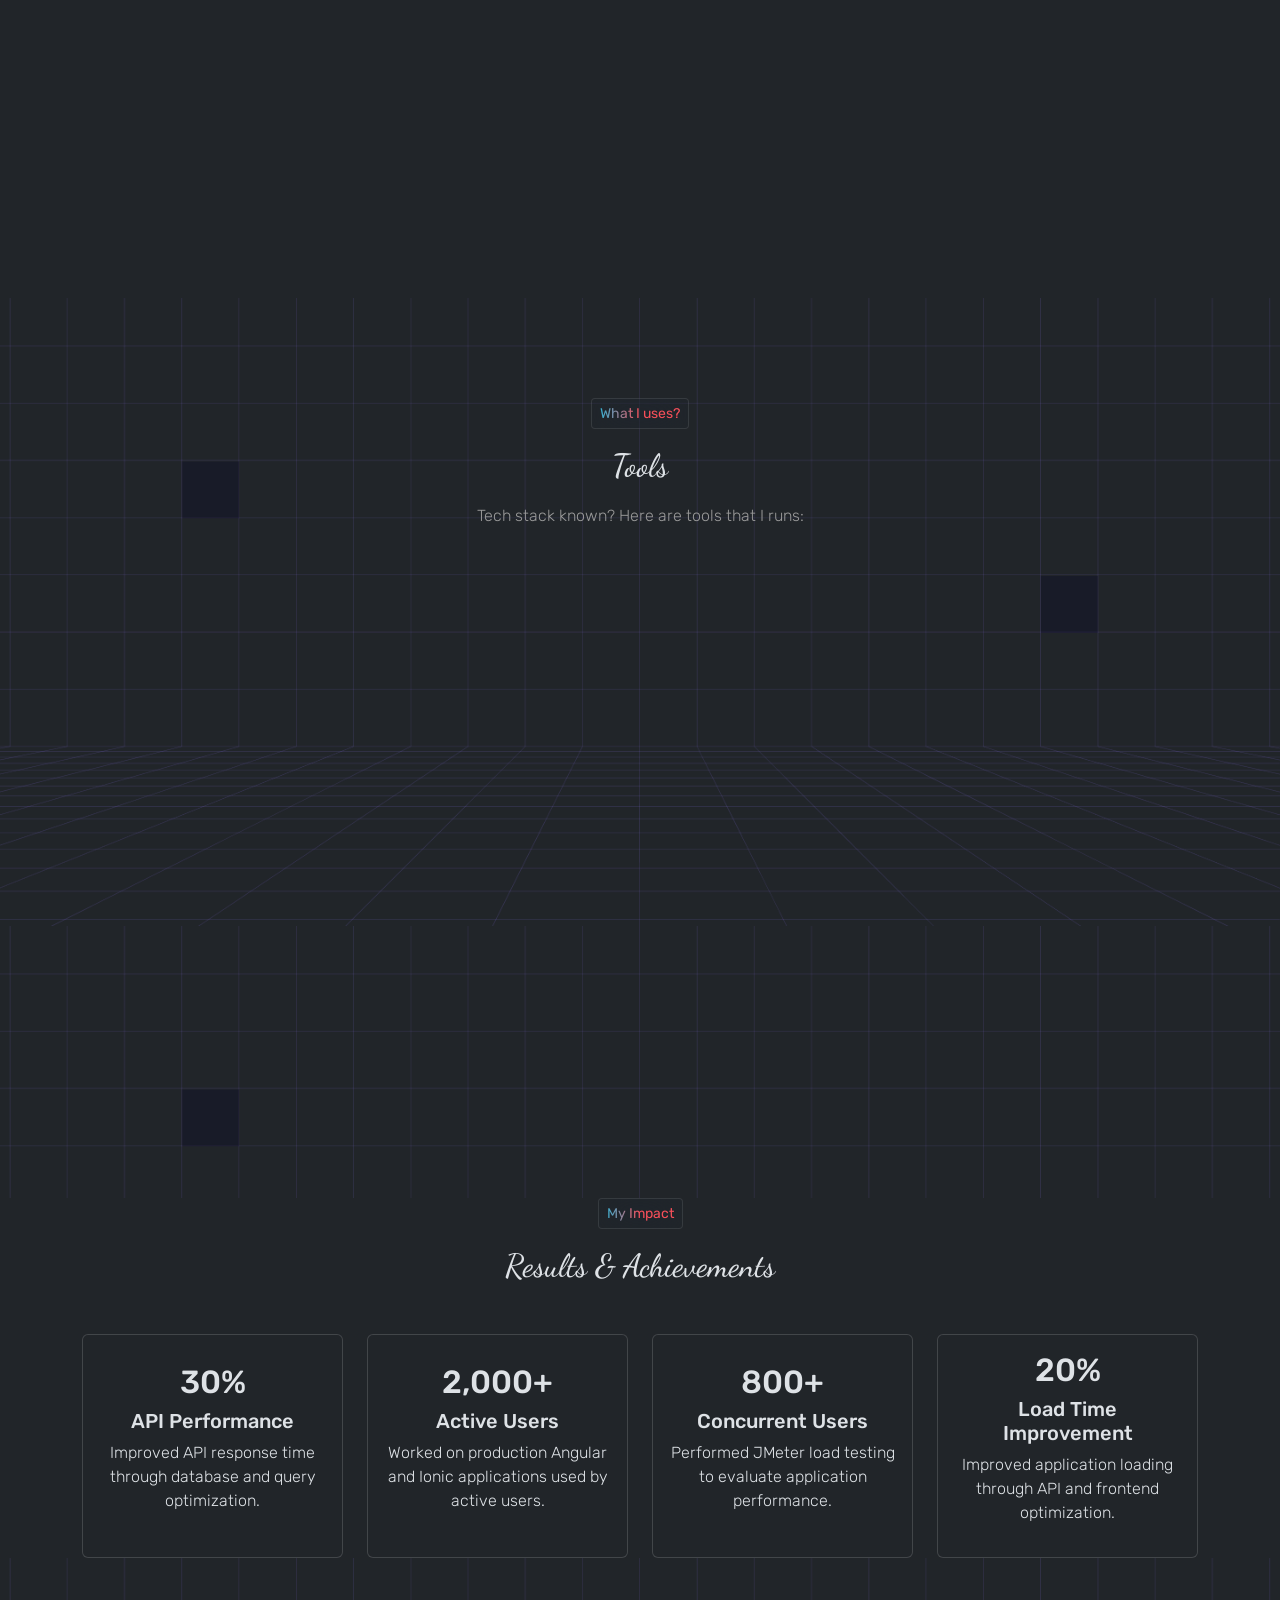
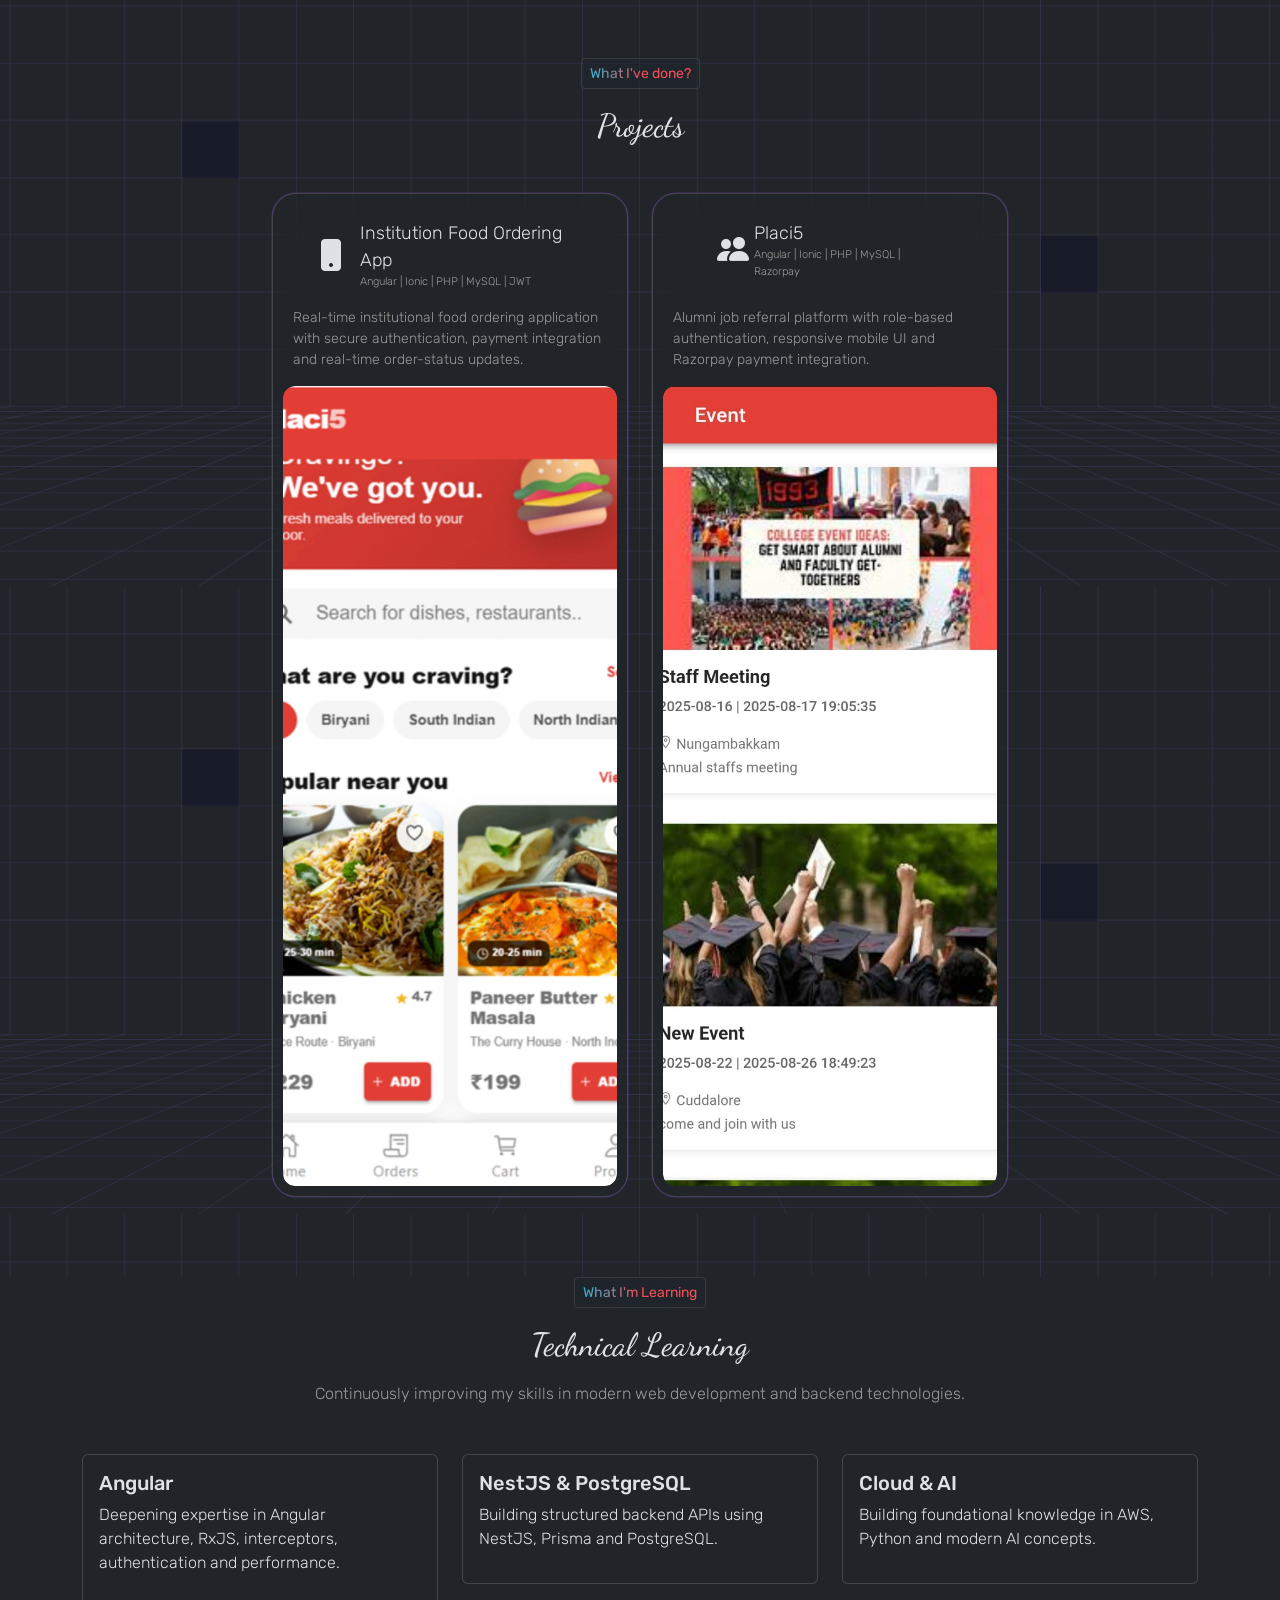
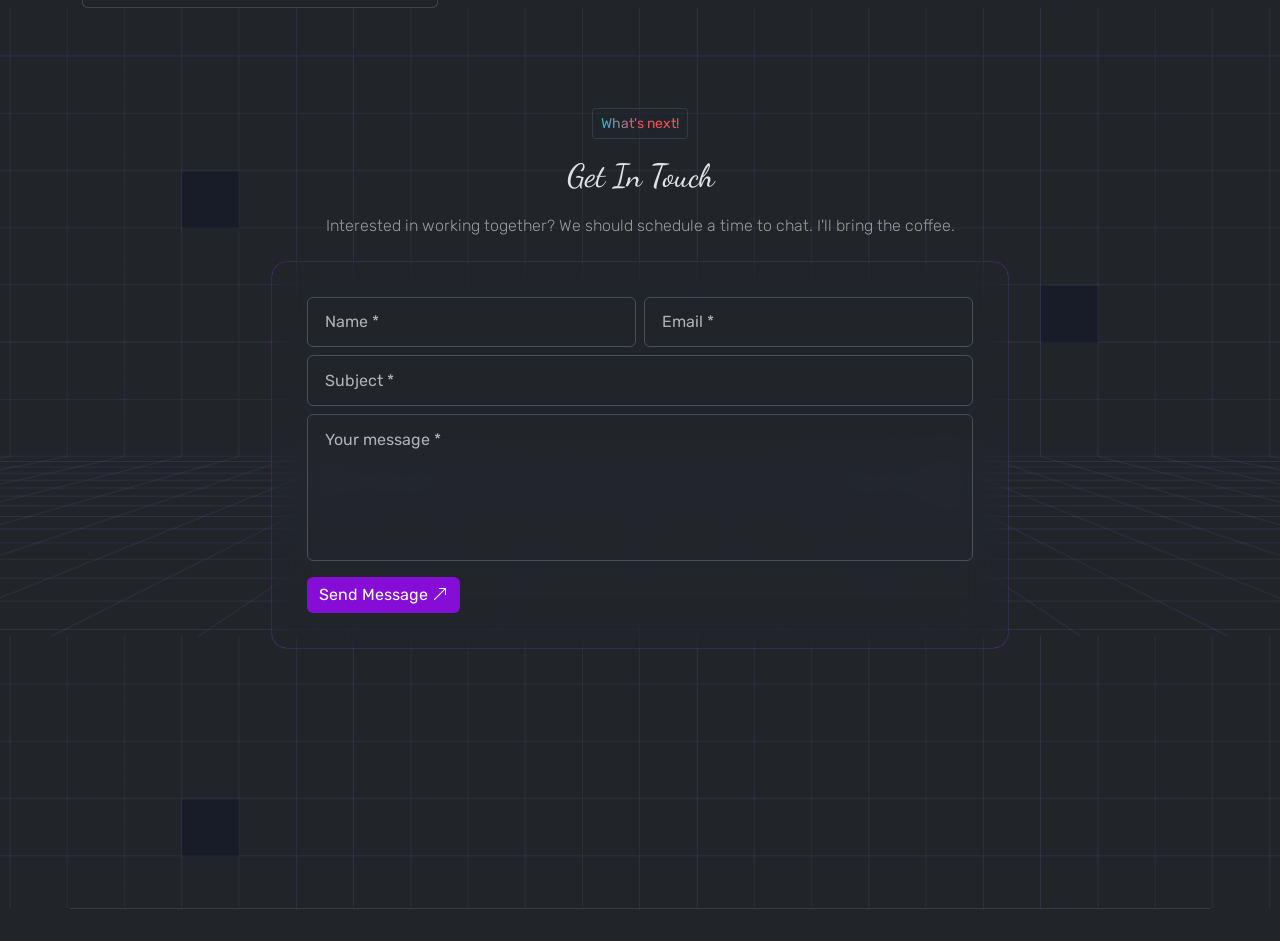
==== commit 534ac4f0: "remove slash" ====
--- a/index.html
+++ b/index.html
@@ -5,7 +5,7 @@
     <meta name="viewport" content="width=device-width, initial-scale=1.0">
 
     <!-- Primary Meta Tags -->
-    <title>Akash S -- Angular Frontend Developer</title>
+    <title>Akash S - Angular Frontend Developer</title>
 
     <meta name="title" content="Akash S - Frontend Web Developer">
     <meta name="description" content="Akash S - Passionate Frontend Web Developer creating beautiful and responsive websites. Explore my portfolio and blog for tech insights.">
@@ -174,7 +174,7 @@
                     <button type="button" class="btn btn-sm mt-3 mb-3 btn-showcase"  data-aos="fade-up" data-aos-delay="400"><i class="bi bi-stars"></i>Angular Developer & Software Engineer</button>
 
         <p class="experience">
-            3 Years of Experience ||
+            3 Years of Experience |
             Angular &bull; Ionic &bull; TypeScript &bull; Node.js &bull; NestJS &bull; PHP &bull; SQL &bull; PostgreSQL &bull; REST APIs &bull; JWT Authentication &bull; Payment Gateway Integration &bull; Database Optimization &bull; Application Performance
         </p>
                     <!-- <p class="tagline mb-3" data-aos="fade-up" data-aos-delay="600">Started <span class="underline">unintentionally</span> with core languages in 2023 â€” just exploring and learning along the way. Today, I <span class="underline">intentionally</span> craft beautiful designs and build responsive, user-friendly mobile apps and projects using modern frameworks â€” all with purpose and passion.</p> -->
